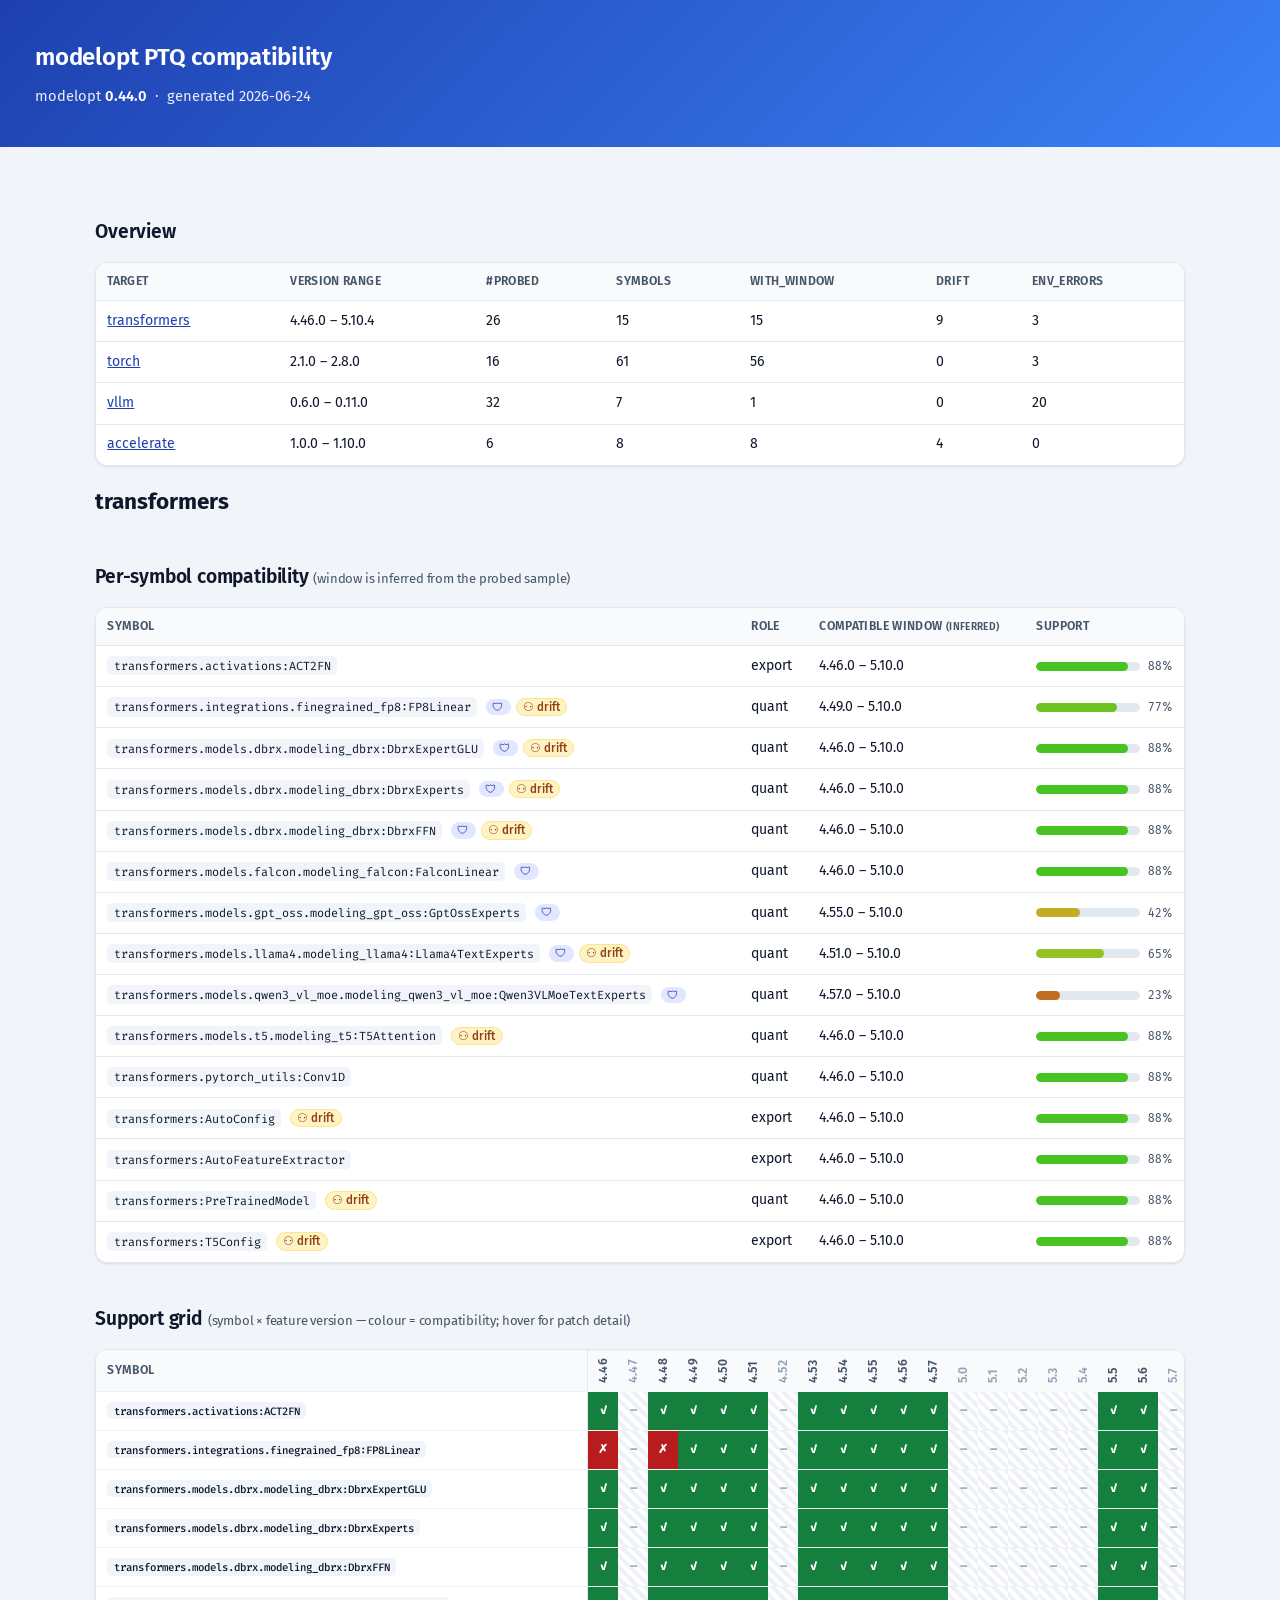
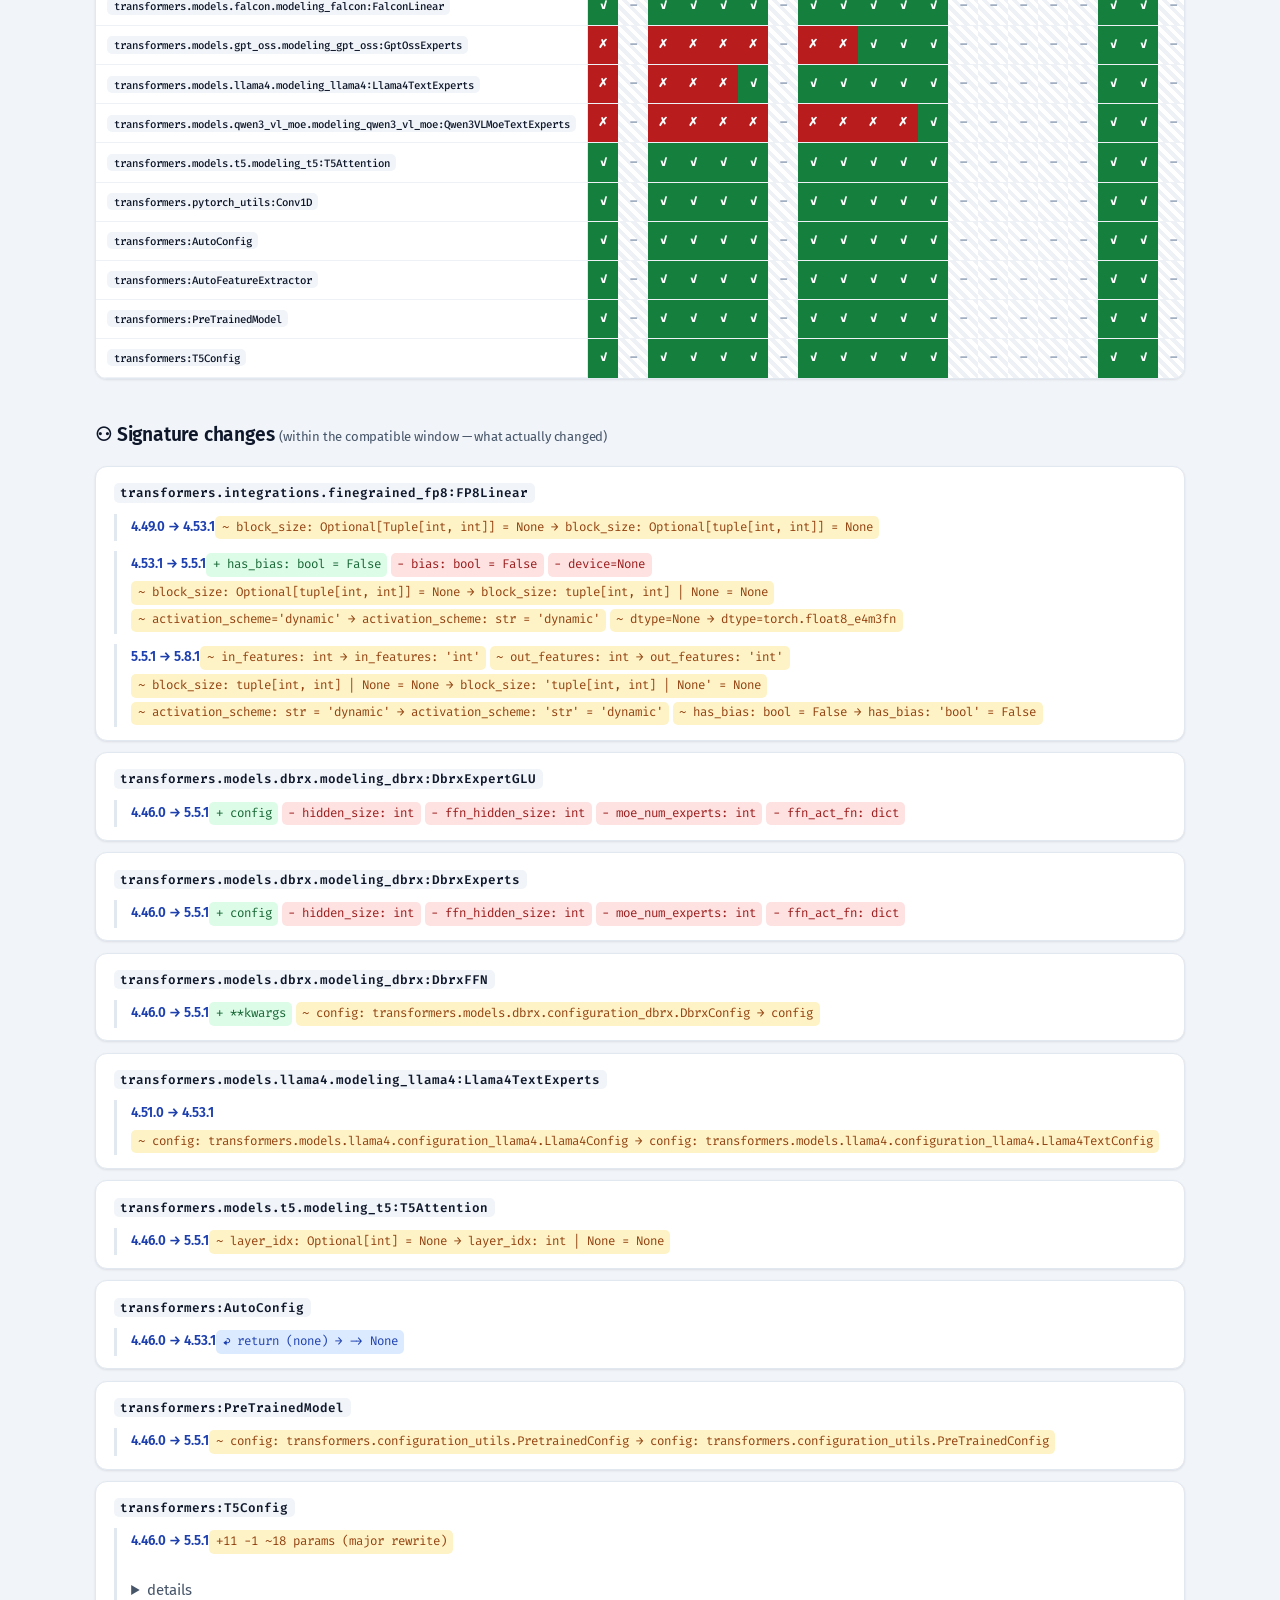
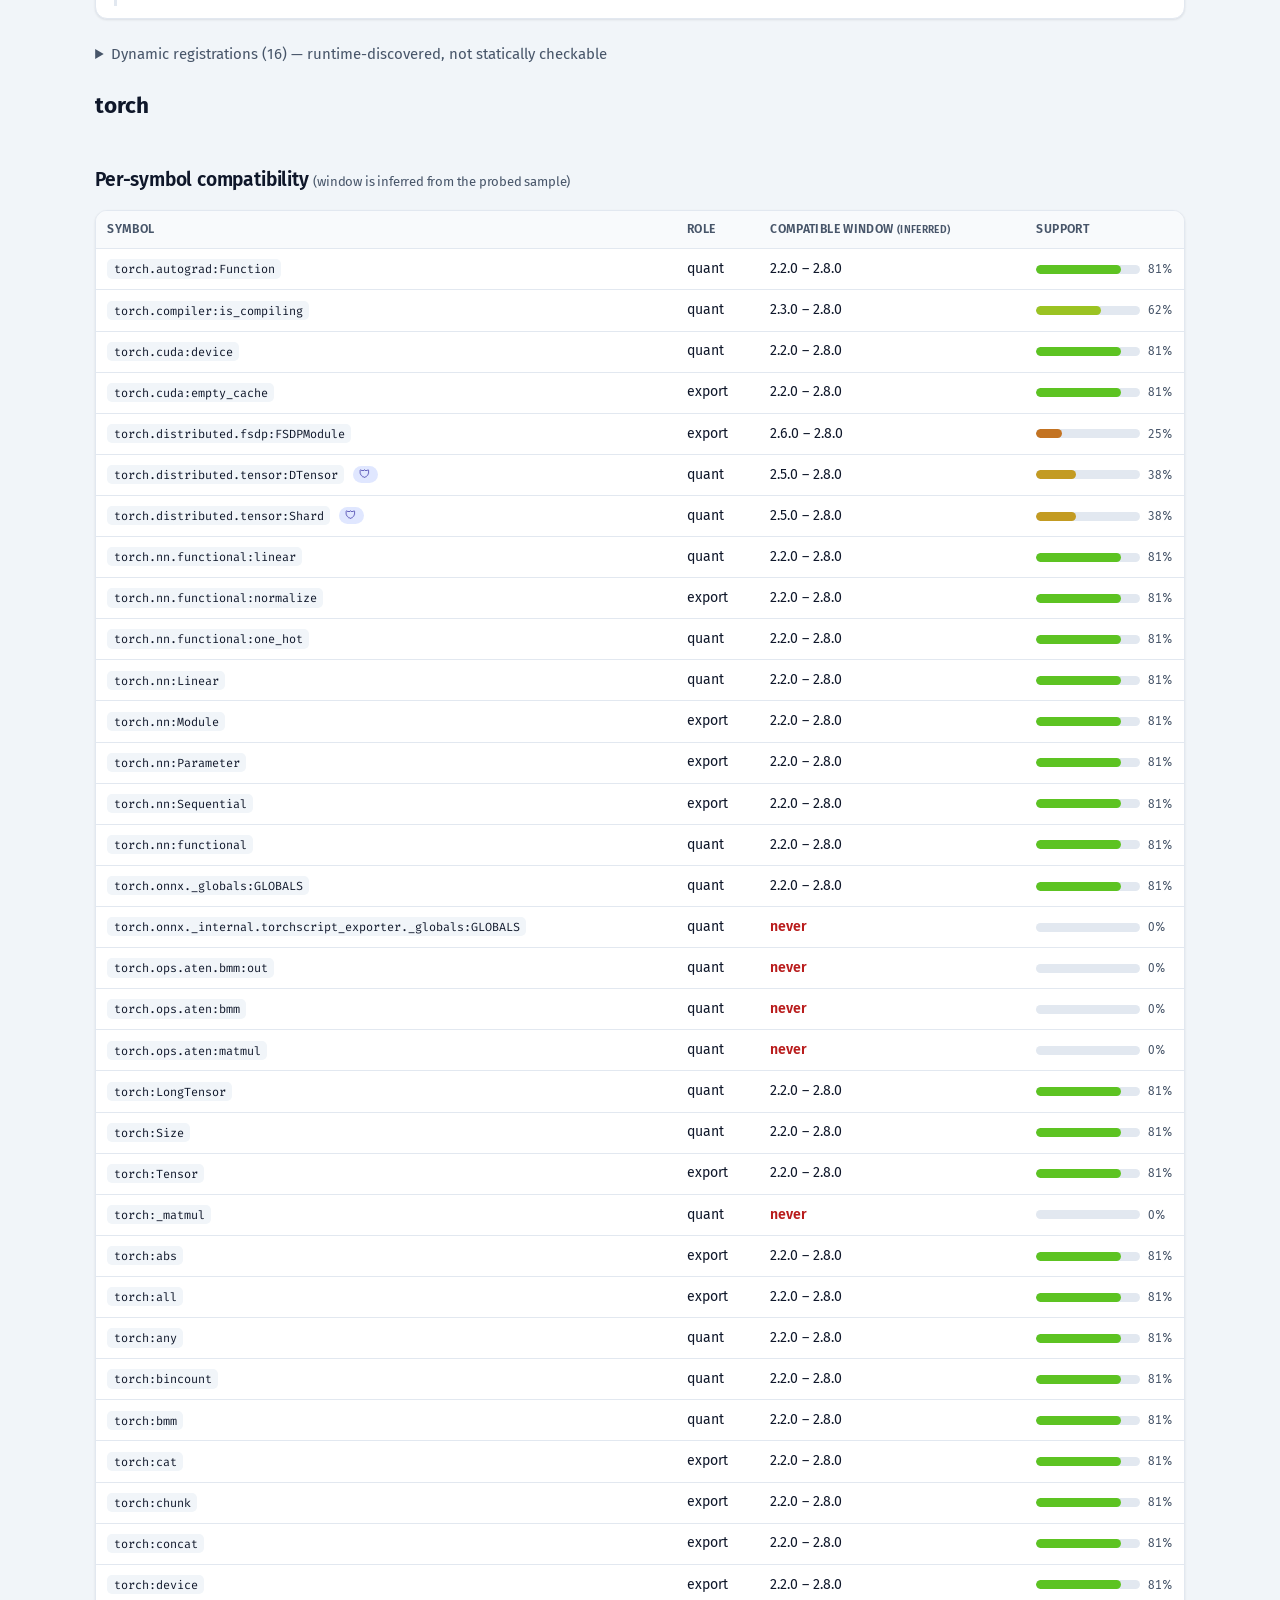
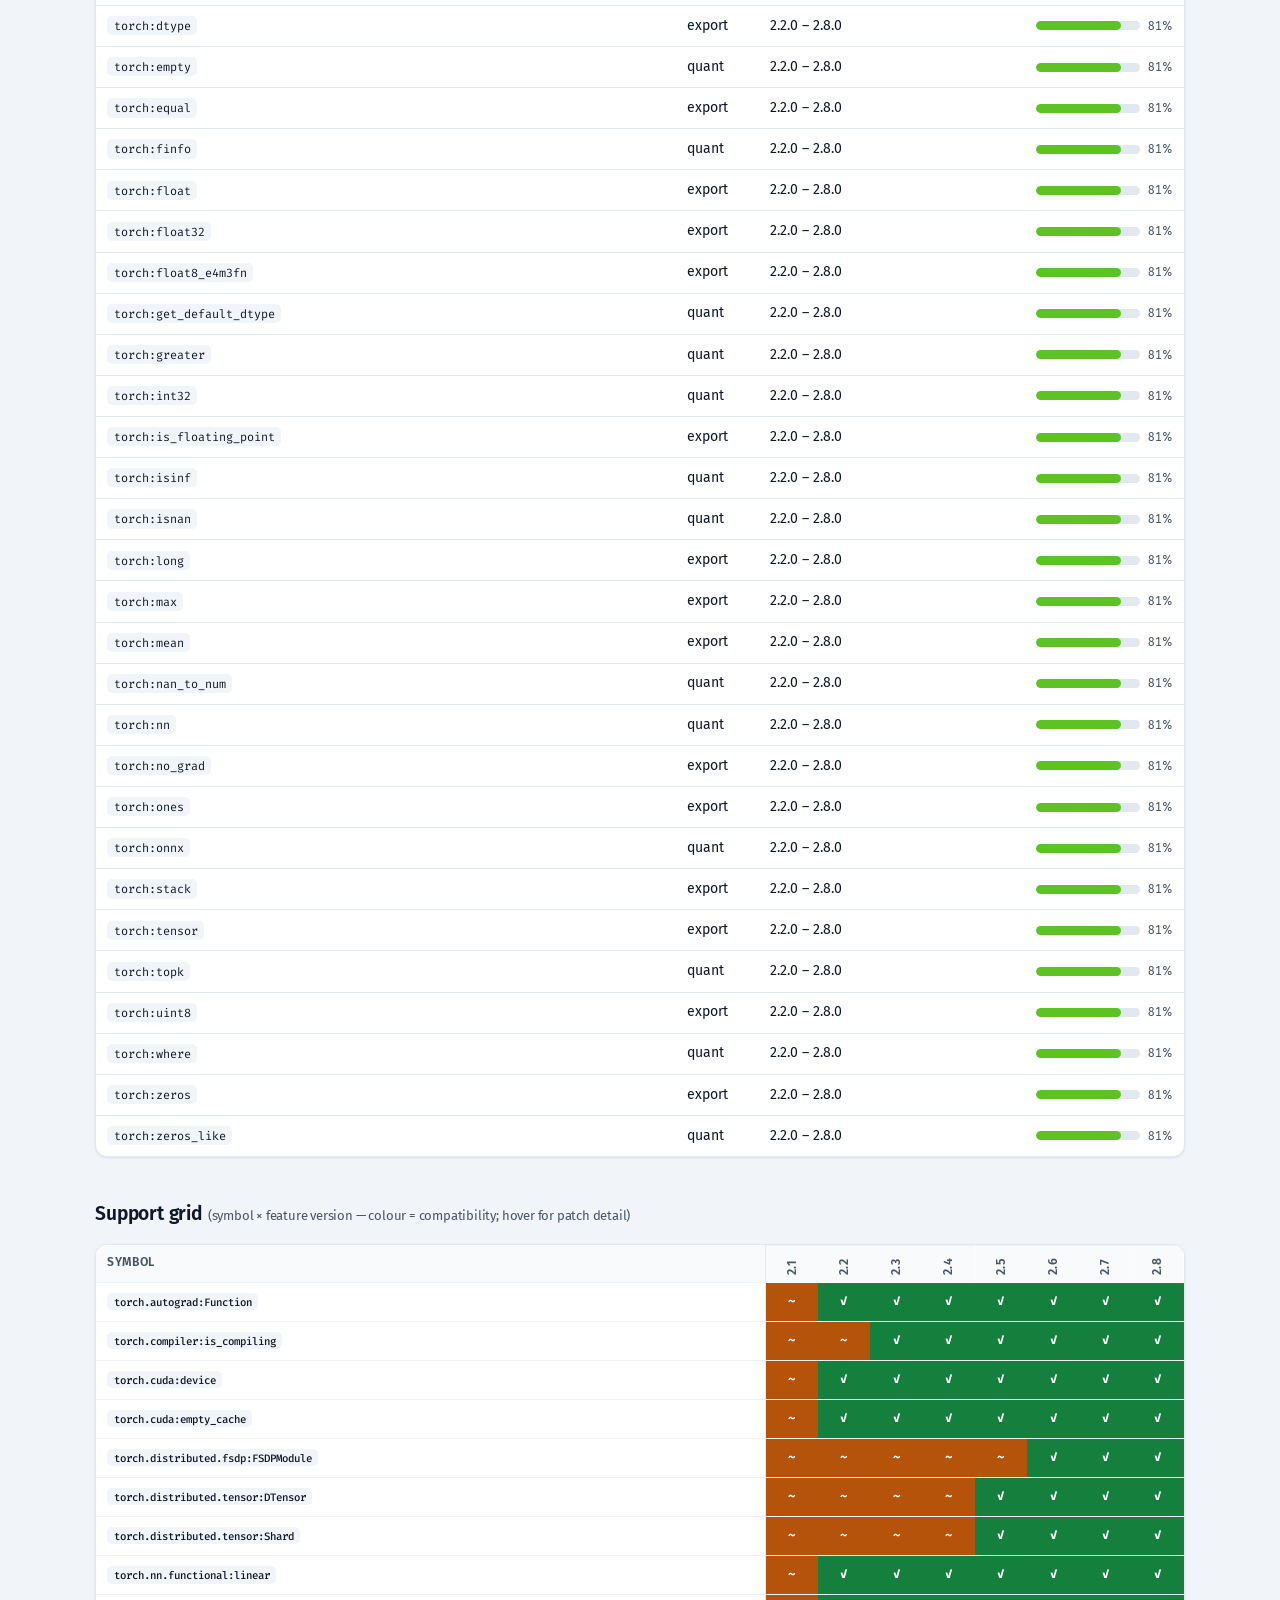
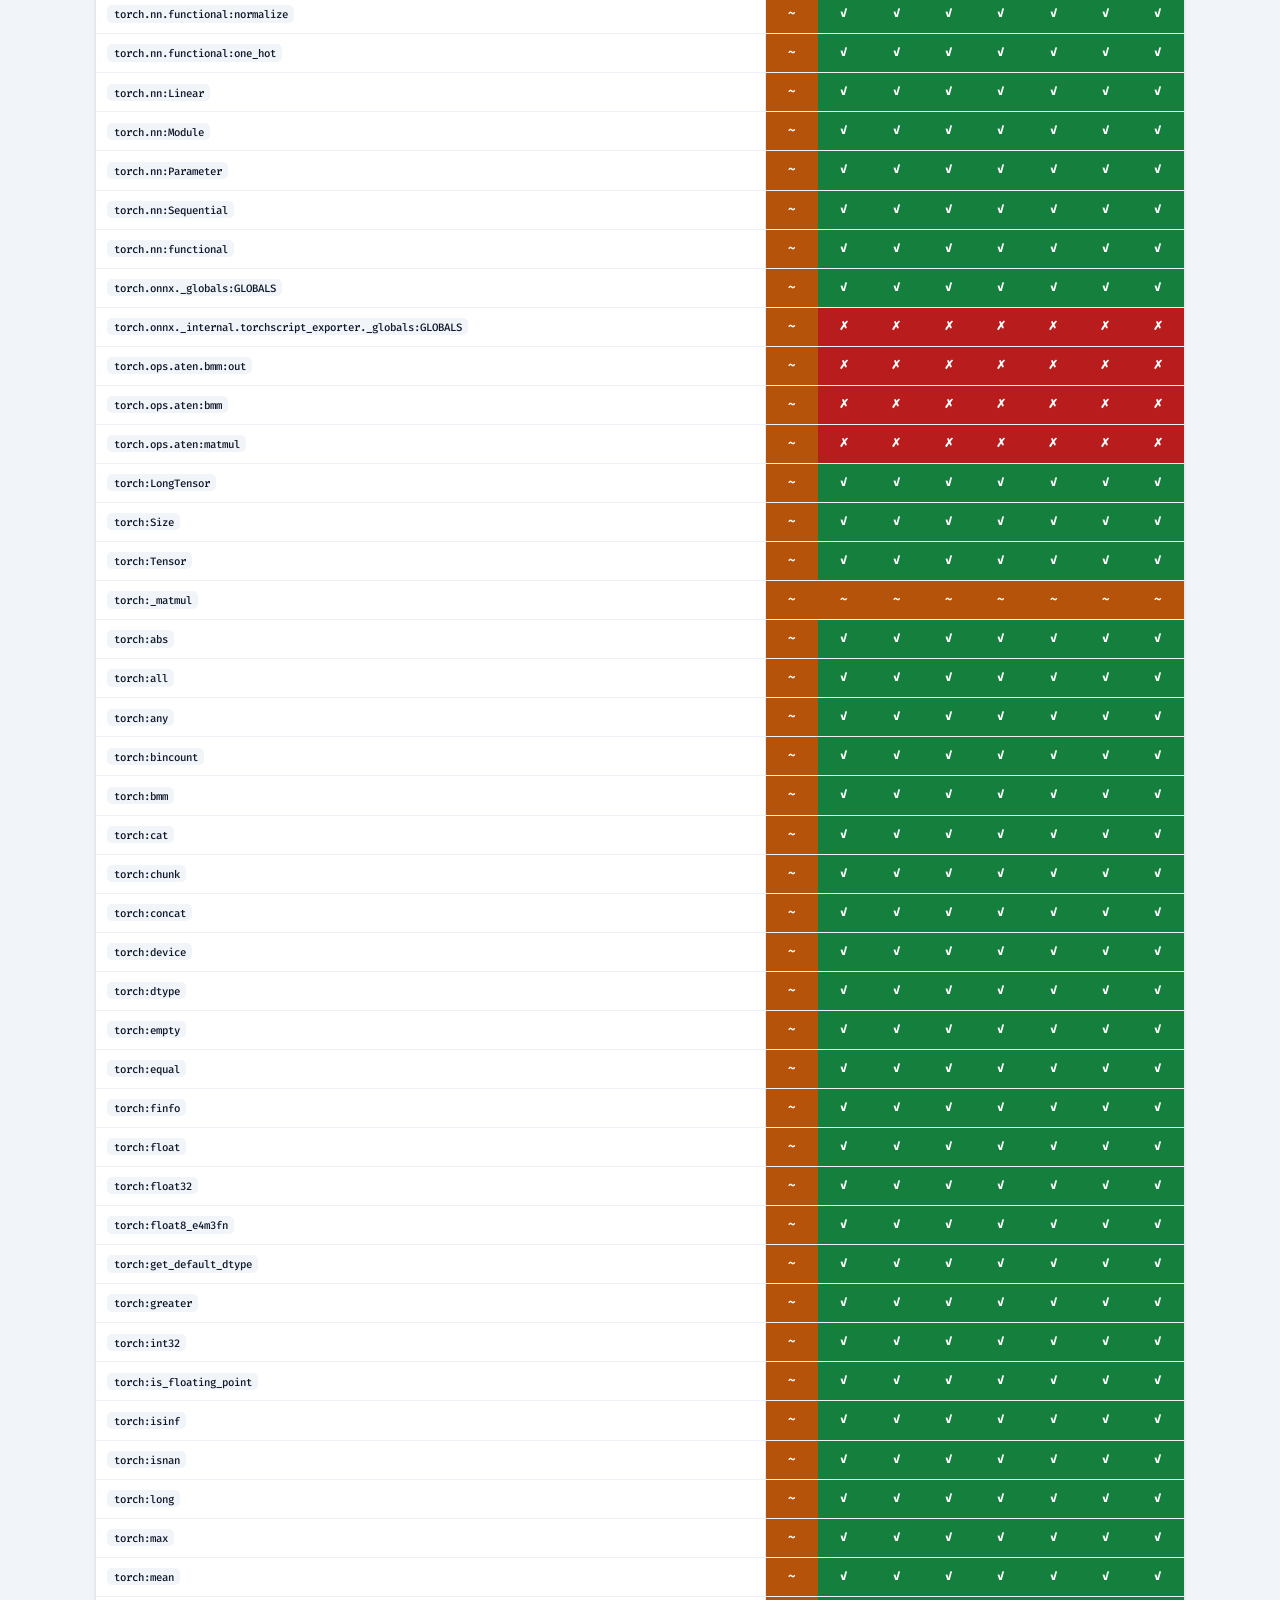
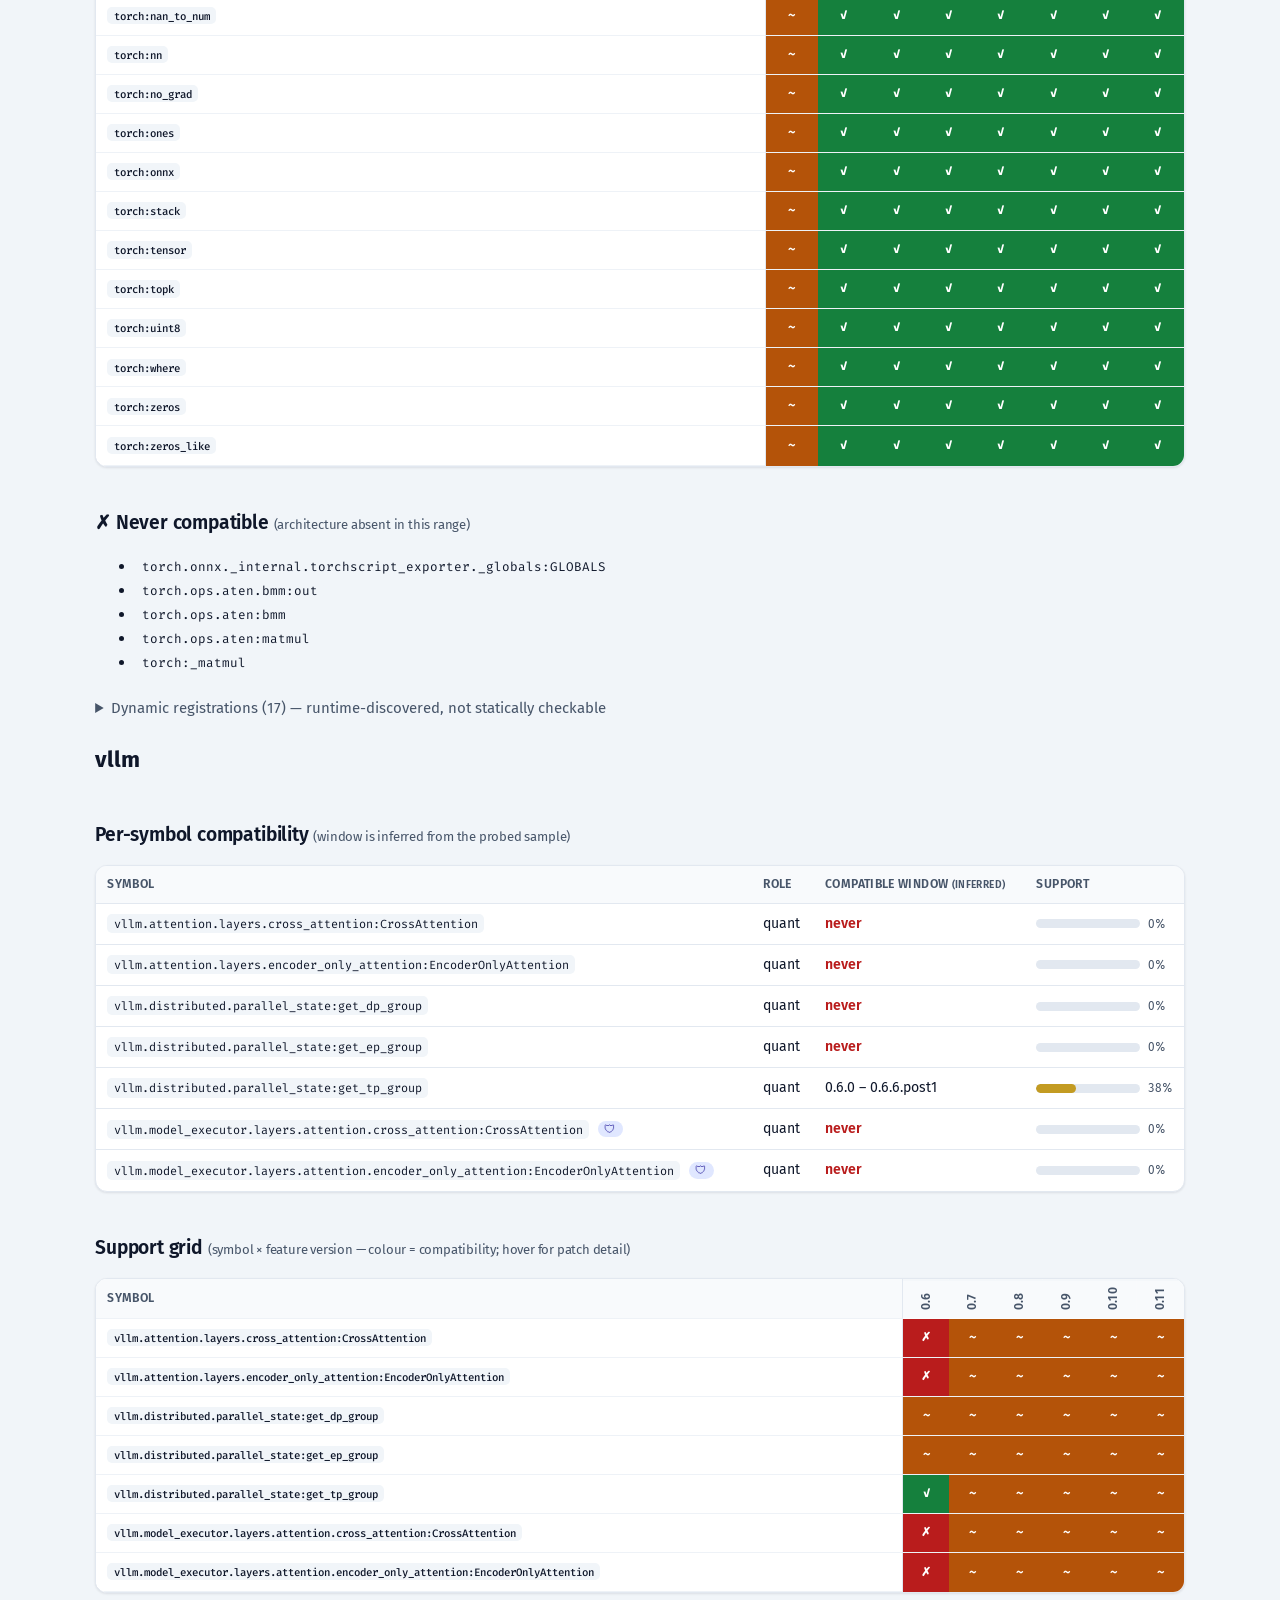
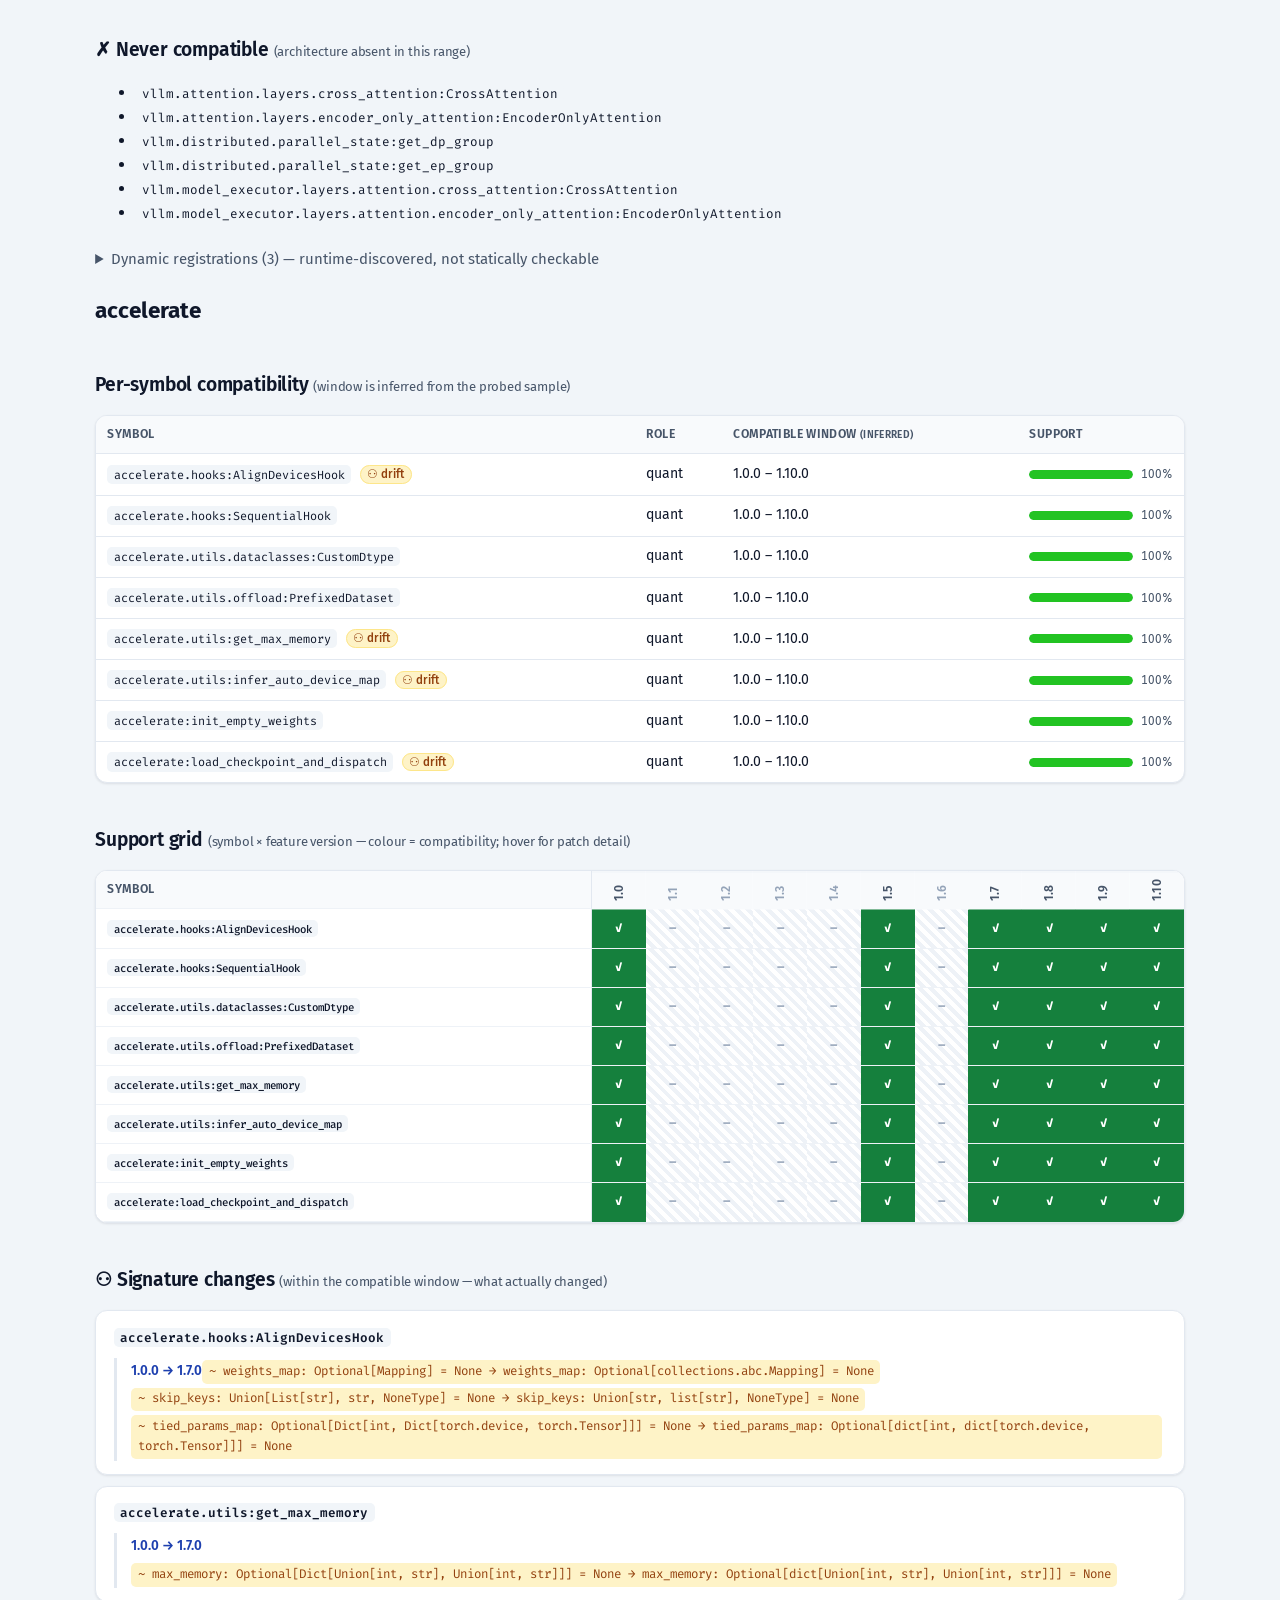
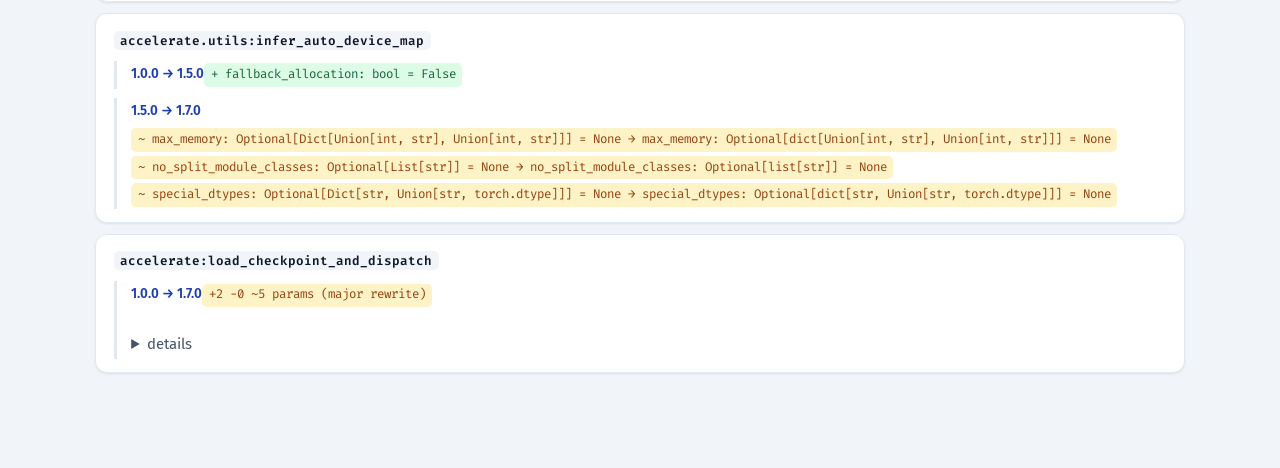
==== report/modelopt044/index.html @ 38bbbdf2 "report: modelopt 0.44 multi-target scan (transformers/torch/accelerate/vllm) + combined index Per-ta" ====
<!DOCTYPE html>
<html lang='en'><head><meta charset='utf-8'>
<meta name='viewport' content='width=device-width, initial-scale=1'>
<title>modelopt 0.44.0 compatibility</title>
<style>
/* Stylesheet for the modelopt ↔ transformers compatibility report.
   Inlined into compatibility.html at build time (the page stays self-contained).
   Design system: ui-ux-pro-max — blue-data + amber, Fira Sans / Fira Code,
   WCAG-minded contrast, focus states, reduced-motion, responsive. */
@import url('https://fonts.googleapis.com/css2?family=Fira+Code:wght@400;500;600;700&family=Fira+Sans:wght@300;400;500;600;700&display=swap');

:root {
  --bg:#f1f5f9; --surface:#fff; --line:#e2e8f0; --text:#0f172a; --muted:#475569;
  --primary:#1e40af; --primary2:#3b82f6; --accent:#f59e0b;
  --ok:#15803d; --warn:#b45309; --bad:#b91c1c; --env:#1d4ed8; --na:#cbd5e1;
  --ok-bg:#dcfce7; --warn-bg:#fef3c7; --bad-bg:#fee2e2; --env-bg:#dbeafe;
  --shadow:0 1px 3px rgba(15,23,42,.06),0 1px 2px rgba(15,23,42,.04); --radius:12px;
}
* { box-sizing:border-box; }
body { font-family:'Fira Sans',ui-sans-serif,-apple-system,Segoe UI,Roboto,sans-serif;
       margin:0; color:var(--text); background:var(--bg); line-height:1.6; font-size:15px;
       -webkit-font-smoothing:antialiased; }
code,.mono { font-family:'Fira Code',ui-monospace,SFMono-Regular,Menlo,monospace; }
a { color:var(--primary); }
:focus-visible { outline:2px solid var(--accent); outline-offset:2px; border-radius:4px; }

header { background:linear-gradient(135deg,var(--primary),var(--primary2)); color:#fff; padding:2.4rem 2.2rem; }
header h1 { margin:0 0 .5rem; font-size:1.5rem; font-weight:600; letter-spacing:-.01em; }
header .meta { color:rgba(255,255,255,.9); font-size:.92rem; } header .meta b { color:#fff; font-weight:600; }
main { max-width:1160px; margin:0 auto; padding:1.8rem 2.2rem 5rem; }

.note { background:var(--surface); border:1px solid var(--line); border-left:4px solid var(--primary);
        border-radius:var(--radius); padding:.8rem 1.1rem; margin:1.4rem 0; font-size:.92rem; box-shadow:var(--shadow); }
.cards { display:grid; grid-template-columns:repeat(auto-fit,minmax(140px,1fr)); gap:1rem; margin:1.4rem 0 2rem; }
.card { background:var(--surface); border:1px solid var(--line); border-radius:var(--radius); padding:1rem 1.1rem; box-shadow:var(--shadow); }
.card b { display:block; font-size:1.9rem; font-weight:700; line-height:1.1; color:var(--primary); font-variant-numeric:tabular-nums; }
.card span { font-size:.8rem; color:var(--muted); }

h2 { margin:2.6rem 0 .9rem; font-size:1.2rem; font-weight:600; letter-spacing:-.01em; }
h2 small { color:var(--muted); font-weight:400; font-size:.82rem; }

table { border-collapse:separate; border-spacing:0; background:var(--surface); font-size:.88rem; width:100%;
        border:1px solid var(--line); border-radius:var(--radius); overflow:hidden; box-shadow:var(--shadow); }
th,td { padding:.55rem .7rem; text-align:left; border-bottom:1px solid var(--line); }
tbody tr:last-child td { border-bottom:0; }
thead th, table tr:first-child th { background:#f8fafc; color:var(--muted); font-weight:600;
        font-size:.76rem; text-transform:uppercase; letter-spacing:.03em; }
tbody tr { transition:background .15s ease; } tbody tr:hover { background:#f8fafc; }
td.sym { white-space:nowrap; }
code { background:#f1f5f9; padding:.1rem .4rem; border-radius:5px; font-size:.84em; color:#0f172a; }

.tag { font-size:.72rem; padding:.08rem .4rem; border-radius:999px; margin-left:.3rem; white-space:nowrap; font-weight:500; }
.tag.drift { background:var(--warn-bg); color:#92400e; border:1px solid #fde68a; }
.tag.guard { background:#e0e7ff; color:#3730a3; }
.never { color:var(--bad); font-weight:600; }

.supcell { width:150px; white-space:nowrap; }
.bar { display:inline-block; width:104px; height:9px; background:#e2e8f0; border-radius:999px; overflow:hidden; vertical-align:middle; }
.bar span { display:block; height:100%; border-radius:999px; } .supcell small { margin-left:.45rem; color:var(--muted); font-variant-numeric:tabular-nums; }

.grid-wrap { overflow-x:auto; border:1px solid var(--line); border-radius:var(--radius); background:var(--surface); box-shadow:var(--shadow); }
.grid-wrap table { border:0; border-radius:0; box-shadow:none; font-size:.8rem; }
.grid-wrap th, .grid-wrap td { border-bottom:1px solid #eef2f7; }
th.vh { writing-mode:vertical-rl; transform:rotate(180deg); font-weight:500; padding:.5rem .2rem; white-space:nowrap; text-transform:none; letter-spacing:0; background:#f8fafc; }
th.vh.na { color:#94a3b8; }
th.rsym { position:sticky; left:0; background:var(--surface); white-space:nowrap; z-index:1; border-right:1px solid var(--line); font-weight:500; }
.grid-wrap tbody tr:hover th.rsym { background:#f8fafc; }
.grid-wrap td { min-width:30px; padding:0; height:26px; text-align:center; color:#fff; font-size:.78rem; font-weight:700; font-family:'Fira Code',monospace; }
td.ok{background:var(--ok)} td.warn{background:var(--warn)} td.bad{background:var(--bad)}
td.env{background:var(--env)} td.na{color:#94a3b8;background:repeating-linear-gradient(45deg,#fff,#fff 4px,#eef2f7 4px,#eef2f7 8px)}

ul.drift { list-style:none; padding:0; } ul.drift>li { background:var(--surface); border:1px solid var(--line); border-radius:var(--radius); padding:.8rem 1.1rem; margin-bottom:.7rem; box-shadow:var(--shadow); }
ul.drift>li>code:first-child { font-weight:600; }
.step { margin:.6rem 0 0; padding-left:.9rem; border-left:3px solid #e2e8f0; }
.step .v { display:inline-block; color:var(--primary); font-weight:600; font-size:.84rem; margin-bottom:.25rem; }
.cz { font-family:'Fira Code',monospace; font-size:.78rem; padding:.12rem .4rem; margin:.12rem .25rem .12rem 0; border-radius:5px; display:inline-block; }
.cz.add { color:#166534; background:var(--ok-bg); } .cz.del { color:#991b1b; background:var(--bad-bg); }
.cz.mod { color:#92400e; background:var(--warn-bg); } .cz.ret { color:#1e40af; background:var(--env-bg); }
.arr { color:var(--muted); }
.never-list code, .dyn code { color:var(--text); } .loc { color:var(--muted); font-size:.8em; }

details { margin-top:1.2rem; } summary { cursor:pointer; color:var(--muted); padding:.2rem 0; }
summary:hover { color:var(--primary); }
ul.dyn { columns:2; font-size:.85rem; }
details.probed { background:var(--surface); border:1px solid var(--line); border-radius:var(--radius); padding:.8rem 1.1rem; margin:1.4rem 0; box-shadow:var(--shadow); }
.chips { margin:.5rem 0; font-size:.8rem; line-height:2.1; }
.chip { background:var(--ok-bg); border:1px solid #bbf7d0; color:#166534; border-radius:999px; padding:.08rem .5rem; margin:.12rem; white-space:nowrap; font-family:'Fira Code',monospace; font-size:.74rem; }
.chip.na { background:#f1f5f9; border-color:#e2e8f0; color:#94a3b8; }
.legend { margin-top:2rem; font-size:.85rem; color:var(--muted); display:flex; gap:1.2rem; flex-wrap:wrap; align-items:center; }
.sw { display:inline-block; width:13px; height:13px; border-radius:4px; vertical-align:middle; margin-right:.3rem; }

@media (max-width:640px) { main { padding:1.2rem 1.1rem 3rem; } header { padding:1.6rem 1.2rem; } .cards { grid-template-columns:repeat(2,1fr); } }
@media (prefers-reduced-motion:reduce) { * { transition:none !important; } }

</style></head>
<body>
<header>
  <h1>modelopt PTQ compatibility</h1>
  <div class='meta'>modelopt <b>0.44.0</b> &nbsp;·&nbsp; generated 2026-06-24</div>
</header>
<main>
<h2>Overview</h2><table><thead><tr><th>target</th><th>version range</th><th>#probed</th><th>symbols</th><th>with_window</th><th>drift</th><th>env_errors</th></tr></thead><tbody><tr><td><a href='#transformers'>transformers</a></td><td>4.46.0 – 5.10.4</td><td>26</td><td>15</td><td>15</td><td>9</td><td>3</td></tr><tr><td><a href='#torch'>torch</a></td><td>2.1.0 – 2.8.0</td><td>16</td><td>61</td><td>56</td><td>0</td><td>3</td></tr><tr><td><a href='#vllm'>vllm</a></td><td>0.6.0 – 0.11.0</td><td>32</td><td>7</td><td>1</td><td>0</td><td>20</td></tr><tr><td><a href='#accelerate'>accelerate</a></td><td>1.0.0 – 1.10.0</td><td>6</td><td>8</td><td>8</td><td>4</td><td>0</td></tr></tbody></table>
<section id='transformers'><h1>transformers</h1><h2>Per-symbol compatibility <small>(window is inferred from the probed sample)</small></h2><table><thead><tr><th>symbol</th><th>role</th><th>compatible window <small>(inferred)</small></th><th>support</th></tr></thead><tbody><tr><td class='sym'><code>transformers.activations:ACT2FN</code> </td><td>export</td><td>4.46.0 – 5.10.0</td><td class='supcell'><div class='bar'><span style='width:88%;background:hsl(106 70% 45%)'></span></div><small>88%</small></td></tr><tr><td class='sym'><code>transformers.integrations.finegrained_fp8:FP8Linear</code> <span class='tag guard'>🛡</span><span class='tag drift' title='signature changed within window'>⚇ drift</span></td><td>quant</td><td>4.49.0 – 5.10.0</td><td class='supcell'><div class='bar'><span style='width:77%;background:hsl(92 70% 45%)'></span></div><small>77%</small></td></tr><tr><td class='sym'><code>transformers.models.dbrx.modeling_dbrx:DbrxExpertGLU</code> <span class='tag guard'>🛡</span><span class='tag drift' title='signature changed within window'>⚇ drift</span></td><td>quant</td><td>4.46.0 – 5.10.0</td><td class='supcell'><div class='bar'><span style='width:88%;background:hsl(106 70% 45%)'></span></div><small>88%</small></td></tr><tr><td class='sym'><code>transformers.models.dbrx.modeling_dbrx:DbrxExperts</code> <span class='tag guard'>🛡</span><span class='tag drift' title='signature changed within window'>⚇ drift</span></td><td>quant</td><td>4.46.0 – 5.10.0</td><td class='supcell'><div class='bar'><span style='width:88%;background:hsl(106 70% 45%)'></span></div><small>88%</small></td></tr><tr><td class='sym'><code>transformers.models.dbrx.modeling_dbrx:DbrxFFN</code> <span class='tag guard'>🛡</span><span class='tag drift' title='signature changed within window'>⚇ drift</span></td><td>quant</td><td>4.46.0 – 5.10.0</td><td class='supcell'><div class='bar'><span style='width:88%;background:hsl(106 70% 45%)'></span></div><small>88%</small></td></tr><tr><td class='sym'><code>transformers.models.falcon.modeling_falcon:FalconLinear</code> <span class='tag guard'>🛡</span></td><td>quant</td><td>4.46.0 – 5.10.0</td><td class='supcell'><div class='bar'><span style='width:88%;background:hsl(106 70% 45%)'></span></div><small>88%</small></td></tr><tr><td class='sym'><code>transformers.models.gpt_oss.modeling_gpt_oss:GptOssExperts</code> <span class='tag guard'>🛡</span></td><td>quant</td><td>4.55.0 – 5.10.0</td><td class='supcell'><div class='bar'><span style='width:42%;background:hsl(51 70% 45%)'></span></div><small>42%</small></td></tr><tr><td class='sym'><code>transformers.models.llama4.modeling_llama4:Llama4TextExperts</code> <span class='tag guard'>🛡</span><span class='tag drift' title='signature changed within window'>⚇ drift</span></td><td>quant</td><td>4.51.0 – 5.10.0</td><td class='supcell'><div class='bar'><span style='width:65%;background:hsl(78 70% 45%)'></span></div><small>65%</small></td></tr><tr><td class='sym'><code>transformers.models.qwen3_vl_moe.modeling_qwen3_vl_moe:Qwen3VLMoeTextExperts</code> <span class='tag guard'>🛡</span></td><td>quant</td><td>4.57.0 – 5.10.0</td><td class='supcell'><div class='bar'><span style='width:23%;background:hsl(28 70% 45%)'></span></div><small>23%</small></td></tr><tr><td class='sym'><code>transformers.models.t5.modeling_t5:T5Attention</code> <span class='tag drift' title='signature changed within window'>⚇ drift</span></td><td>quant</td><td>4.46.0 – 5.10.0</td><td class='supcell'><div class='bar'><span style='width:88%;background:hsl(106 70% 45%)'></span></div><small>88%</small></td></tr><tr><td class='sym'><code>transformers.pytorch_utils:Conv1D</code> </td><td>quant</td><td>4.46.0 – 5.10.0</td><td class='supcell'><div class='bar'><span style='width:88%;background:hsl(106 70% 45%)'></span></div><small>88%</small></td></tr><tr><td class='sym'><code>transformers:AutoConfig</code> <span class='tag drift' title='signature changed within window'>⚇ drift</span></td><td>export</td><td>4.46.0 – 5.10.0</td><td class='supcell'><div class='bar'><span style='width:88%;background:hsl(106 70% 45%)'></span></div><small>88%</small></td></tr><tr><td class='sym'><code>transformers:AutoFeatureExtractor</code> </td><td>export</td><td>4.46.0 – 5.10.0</td><td class='supcell'><div class='bar'><span style='width:88%;background:hsl(106 70% 45%)'></span></div><small>88%</small></td></tr><tr><td class='sym'><code>transformers:PreTrainedModel</code> <span class='tag drift' title='signature changed within window'>⚇ drift</span></td><td>quant</td><td>4.46.0 – 5.10.0</td><td class='supcell'><div class='bar'><span style='width:88%;background:hsl(106 70% 45%)'></span></div><small>88%</small></td></tr><tr><td class='sym'><code>transformers:T5Config</code> <span class='tag drift' title='signature changed within window'>⚇ drift</span></td><td>export</td><td>4.46.0 – 5.10.0</td><td class='supcell'><div class='bar'><span style='width:88%;background:hsl(106 70% 45%)'></span></div><small>88%</small></td></tr></tbody></table>
<h2>Support grid <small>(symbol × feature version — colour = compatibility; hover for patch detail)</small></h2><div class='grid-wrap'><table><tr><th class='rsym'>symbol</th><th class='vh'>4.46</th><th class='vh na'>4.47</th><th class='vh'>4.48</th><th class='vh'>4.49</th><th class='vh'>4.50</th><th class='vh'>4.51</th><th class='vh na'>4.52</th><th class='vh'>4.53</th><th class='vh'>4.54</th><th class='vh'>4.55</th><th class='vh'>4.56</th><th class='vh'>4.57</th><th class='vh na'>5.0</th><th class='vh na'>5.1</th><th class='vh na'>5.2</th><th class='vh na'>5.3</th><th class='vh na'>5.4</th><th class='vh'>5.5</th><th class='vh'>5.6</th><th class='vh na'>5.7</th><th class='vh'>5.8</th><th class='vh na'>5.9</th><th class='vh'>5.10</th></tr><tr><th class='rsym'><code>transformers.activations:ACT2FN</code></th><td class='ok' title='4.46: 4.46.0 yes'>✓</td><td class='na' title='4.47: N/A — not probed (2 release(s) in range)'>–</td><td class='ok' title='4.48: 4.48.2 yes, 4.48.3 yes'>✓</td><td class='ok' title='4.49: 4.49.0 yes'>✓</td><td class='ok' title='4.50: 4.50.2 yes, 4.50.3 yes'>✓</td><td class='ok' title='4.51: 4.51.0 yes, 4.51.2 yes'>✓</td><td class='na' title='4.52: N/A — not probed (5 release(s) in range)'>–</td><td class='ok' title='4.53: 4.53.1 yes, 4.53.2 yes'>✓</td><td class='ok' title='4.54: 4.54.0 yes, 4.54.1 yes'>✓</td><td class='ok' title='4.55: 4.55.0 yes, 4.55.1 yes, 4.55.4 yes'>✓</td><td class='ok' title='4.56: 4.56.1 yes, 4.56.2 yes'>✓</td><td class='ok' title='4.57: 4.57.0 yes, 4.57.5 yes'>✓</td><td class='na' title='5.0: N/A — not probed (1 release(s) in range)'>–</td><td class='na' title='5.1: N/A — not probed (1 release(s) in range)'>–</td><td class='na' title='5.2: N/A — not probed (1 release(s) in range)'>–</td><td class='na' title='5.3: N/A — not probed (1 release(s) in range)'>–</td><td class='na' title='5.4: N/A — not probed (1 release(s) in range)'>–</td><td class='ok' title='5.5: 5.5.1 yes'>✓</td><td class='ok' title='5.6: 5.6.1 yes'>✓</td><td class='na' title='5.7: N/A — not probed (1 release(s) in range)'>–</td><td class='ok' title='5.8: 5.8.1 yes'>✓</td><td class='na' title='5.9: N/A — not probed (1 release(s) in range)'>–</td><td class='warn' title='5.10: 5.10.0 yes, 5.10.1 probe, 5.10.2 probe, 5.10.4 probe'>~</td></tr><tr><th class='rsym'><code>transformers.integrations.finegrained_fp8:FP8Linear</code></th><td class='bad' title='4.46: 4.46.0 no·mod'>✗</td><td class='na' title='4.47: N/A — not probed (2 release(s) in range)'>–</td><td class='bad' title='4.48: 4.48.2 no·mod, 4.48.3 no·mod'>✗</td><td class='ok' title='4.49: 4.49.0 yes'>✓</td><td class='ok' title='4.50: 4.50.2 yes, 4.50.3 yes'>✓</td><td class='ok' title='4.51: 4.51.0 yes, 4.51.2 yes'>✓</td><td class='na' title='4.52: N/A — not probed (5 release(s) in range)'>–</td><td class='ok' title='4.53: 4.53.1 yes, 4.53.2 yes'>✓</td><td class='ok' title='4.54: 4.54.0 yes, 4.54.1 yes'>✓</td><td class='ok' title='4.55: 4.55.0 yes, 4.55.1 yes, 4.55.4 yes'>✓</td><td class='ok' title='4.56: 4.56.1 yes, 4.56.2 yes'>✓</td><td class='ok' title='4.57: 4.57.0 yes, 4.57.5 yes'>✓</td><td class='na' title='5.0: N/A — not probed (1 release(s) in range)'>–</td><td class='na' title='5.1: N/A — not probed (1 release(s) in range)'>–</td><td class='na' title='5.2: N/A — not probed (1 release(s) in range)'>–</td><td class='na' title='5.3: N/A — not probed (1 release(s) in range)'>–</td><td class='na' title='5.4: N/A — not probed (1 release(s) in range)'>–</td><td class='ok' title='5.5: 5.5.1 yes'>✓</td><td class='ok' title='5.6: 5.6.1 yes'>✓</td><td class='na' title='5.7: N/A — not probed (1 release(s) in range)'>–</td><td class='ok' title='5.8: 5.8.1 yes'>✓</td><td class='na' title='5.9: N/A — not probed (1 release(s) in range)'>–</td><td class='warn' title='5.10: 5.10.0 yes, 5.10.1 probe, 5.10.2 probe, 5.10.4 probe'>~</td></tr><tr><th class='rsym'><code>transformers.models.dbrx.modeling_dbrx:DbrxExpertGLU</code></th><td class='ok' title='4.46: 4.46.0 yes'>✓</td><td class='na' title='4.47: N/A — not probed (2 release(s) in range)'>–</td><td class='ok' title='4.48: 4.48.2 yes, 4.48.3 yes'>✓</td><td class='ok' title='4.49: 4.49.0 yes'>✓</td><td class='ok' title='4.50: 4.50.2 yes, 4.50.3 yes'>✓</td><td class='ok' title='4.51: 4.51.0 yes, 4.51.2 yes'>✓</td><td class='na' title='4.52: N/A — not probed (5 release(s) in range)'>–</td><td class='ok' title='4.53: 4.53.1 yes, 4.53.2 yes'>✓</td><td class='ok' title='4.54: 4.54.0 yes, 4.54.1 yes'>✓</td><td class='ok' title='4.55: 4.55.0 yes, 4.55.1 yes, 4.55.4 yes'>✓</td><td class='ok' title='4.56: 4.56.1 yes, 4.56.2 yes'>✓</td><td class='ok' title='4.57: 4.57.0 yes, 4.57.5 yes'>✓</td><td class='na' title='5.0: N/A — not probed (1 release(s) in range)'>–</td><td class='na' title='5.1: N/A — not probed (1 release(s) in range)'>–</td><td class='na' title='5.2: N/A — not probed (1 release(s) in range)'>–</td><td class='na' title='5.3: N/A — not probed (1 release(s) in range)'>–</td><td class='na' title='5.4: N/A — not probed (1 release(s) in range)'>–</td><td class='ok' title='5.5: 5.5.1 yes'>✓</td><td class='ok' title='5.6: 5.6.1 yes'>✓</td><td class='na' title='5.7: N/A — not probed (1 release(s) in range)'>–</td><td class='ok' title='5.8: 5.8.1 yes'>✓</td><td class='na' title='5.9: N/A — not probed (1 release(s) in range)'>–</td><td class='warn' title='5.10: 5.10.0 yes, 5.10.1 probe, 5.10.2 probe, 5.10.4 probe'>~</td></tr><tr><th class='rsym'><code>transformers.models.dbrx.modeling_dbrx:DbrxExperts</code></th><td class='ok' title='4.46: 4.46.0 yes'>✓</td><td class='na' title='4.47: N/A — not probed (2 release(s) in range)'>–</td><td class='ok' title='4.48: 4.48.2 yes, 4.48.3 yes'>✓</td><td class='ok' title='4.49: 4.49.0 yes'>✓</td><td class='ok' title='4.50: 4.50.2 yes, 4.50.3 yes'>✓</td><td class='ok' title='4.51: 4.51.0 yes, 4.51.2 yes'>✓</td><td class='na' title='4.52: N/A — not probed (5 release(s) in range)'>–</td><td class='ok' title='4.53: 4.53.1 yes, 4.53.2 yes'>✓</td><td class='ok' title='4.54: 4.54.0 yes, 4.54.1 yes'>✓</td><td class='ok' title='4.55: 4.55.0 yes, 4.55.1 yes, 4.55.4 yes'>✓</td><td class='ok' title='4.56: 4.56.1 yes, 4.56.2 yes'>✓</td><td class='ok' title='4.57: 4.57.0 yes, 4.57.5 yes'>✓</td><td class='na' title='5.0: N/A — not probed (1 release(s) in range)'>–</td><td class='na' title='5.1: N/A — not probed (1 release(s) in range)'>–</td><td class='na' title='5.2: N/A — not probed (1 release(s) in range)'>–</td><td class='na' title='5.3: N/A — not probed (1 release(s) in range)'>–</td><td class='na' title='5.4: N/A — not probed (1 release(s) in range)'>–</td><td class='ok' title='5.5: 5.5.1 yes'>✓</td><td class='ok' title='5.6: 5.6.1 yes'>✓</td><td class='na' title='5.7: N/A — not probed (1 release(s) in range)'>–</td><td class='ok' title='5.8: 5.8.1 yes'>✓</td><td class='na' title='5.9: N/A — not probed (1 release(s) in range)'>–</td><td class='warn' title='5.10: 5.10.0 yes, 5.10.1 probe, 5.10.2 probe, 5.10.4 probe'>~</td></tr><tr><th class='rsym'><code>transformers.models.dbrx.modeling_dbrx:DbrxFFN</code></th><td class='ok' title='4.46: 4.46.0 yes'>✓</td><td class='na' title='4.47: N/A — not probed (2 release(s) in range)'>–</td><td class='ok' title='4.48: 4.48.2 yes, 4.48.3 yes'>✓</td><td class='ok' title='4.49: 4.49.0 yes'>✓</td><td class='ok' title='4.50: 4.50.2 yes, 4.50.3 yes'>✓</td><td class='ok' title='4.51: 4.51.0 yes, 4.51.2 yes'>✓</td><td class='na' title='4.52: N/A — not probed (5 release(s) in range)'>–</td><td class='ok' title='4.53: 4.53.1 yes, 4.53.2 yes'>✓</td><td class='ok' title='4.54: 4.54.0 yes, 4.54.1 yes'>✓</td><td class='ok' title='4.55: 4.55.0 yes, 4.55.1 yes, 4.55.4 yes'>✓</td><td class='ok' title='4.56: 4.56.1 yes, 4.56.2 yes'>✓</td><td class='ok' title='4.57: 4.57.0 yes, 4.57.5 yes'>✓</td><td class='na' title='5.0: N/A — not probed (1 release(s) in range)'>–</td><td class='na' title='5.1: N/A — not probed (1 release(s) in range)'>–</td><td class='na' title='5.2: N/A — not probed (1 release(s) in range)'>–</td><td class='na' title='5.3: N/A — not probed (1 release(s) in range)'>–</td><td class='na' title='5.4: N/A — not probed (1 release(s) in range)'>–</td><td class='ok' title='5.5: 5.5.1 yes'>✓</td><td class='ok' title='5.6: 5.6.1 yes'>✓</td><td class='na' title='5.7: N/A — not probed (1 release(s) in range)'>–</td><td class='ok' title='5.8: 5.8.1 yes'>✓</td><td class='na' title='5.9: N/A — not probed (1 release(s) in range)'>–</td><td class='warn' title='5.10: 5.10.0 yes, 5.10.1 probe, 5.10.2 probe, 5.10.4 probe'>~</td></tr><tr><th class='rsym'><code>transformers.models.falcon.modeling_falcon:FalconLinear</code></th><td class='ok' title='4.46: 4.46.0 yes'>✓</td><td class='na' title='4.47: N/A — not probed (2 release(s) in range)'>–</td><td class='ok' title='4.48: 4.48.2 yes, 4.48.3 yes'>✓</td><td class='ok' title='4.49: 4.49.0 yes'>✓</td><td class='ok' title='4.50: 4.50.2 yes, 4.50.3 yes'>✓</td><td class='ok' title='4.51: 4.51.0 yes, 4.51.2 yes'>✓</td><td class='na' title='4.52: N/A — not probed (5 release(s) in range)'>–</td><td class='ok' title='4.53: 4.53.1 yes, 4.53.2 yes'>✓</td><td class='ok' title='4.54: 4.54.0 yes, 4.54.1 yes'>✓</td><td class='ok' title='4.55: 4.55.0 yes, 4.55.1 yes, 4.55.4 yes'>✓</td><td class='ok' title='4.56: 4.56.1 yes, 4.56.2 yes'>✓</td><td class='ok' title='4.57: 4.57.0 yes, 4.57.5 yes'>✓</td><td class='na' title='5.0: N/A — not probed (1 release(s) in range)'>–</td><td class='na' title='5.1: N/A — not probed (1 release(s) in range)'>–</td><td class='na' title='5.2: N/A — not probed (1 release(s) in range)'>–</td><td class='na' title='5.3: N/A — not probed (1 release(s) in range)'>–</td><td class='na' title='5.4: N/A — not probed (1 release(s) in range)'>–</td><td class='ok' title='5.5: 5.5.1 yes'>✓</td><td class='ok' title='5.6: 5.6.1 yes'>✓</td><td class='na' title='5.7: N/A — not probed (1 release(s) in range)'>–</td><td class='ok' title='5.8: 5.8.1 yes'>✓</td><td class='na' title='5.9: N/A — not probed (1 release(s) in range)'>–</td><td class='warn' title='5.10: 5.10.0 yes, 5.10.1 probe, 5.10.2 probe, 5.10.4 probe'>~</td></tr><tr><th class='rsym'><code>transformers.models.gpt_oss.modeling_gpt_oss:GptOssExperts</code></th><td class='bad' title='4.46: 4.46.0 no·mod'>✗</td><td class='na' title='4.47: N/A — not probed (2 release(s) in range)'>–</td><td class='bad' title='4.48: 4.48.2 no·mod, 4.48.3 no·mod'>✗</td><td class='bad' title='4.49: 4.49.0 no·mod'>✗</td><td class='bad' title='4.50: 4.50.2 no·mod, 4.50.3 no·mod'>✗</td><td class='bad' title='4.51: 4.51.0 no·mod, 4.51.2 no·mod'>✗</td><td class='na' title='4.52: N/A — not probed (5 release(s) in range)'>–</td><td class='bad' title='4.53: 4.53.1 no·mod, 4.53.2 no·mod'>✗</td><td class='bad' title='4.54: 4.54.0 no·mod, 4.54.1 no·mod'>✗</td><td class='ok' title='4.55: 4.55.0 yes, 4.55.1 yes, 4.55.4 yes'>✓</td><td class='ok' title='4.56: 4.56.1 yes, 4.56.2 yes'>✓</td><td class='ok' title='4.57: 4.57.0 yes, 4.57.5 yes'>✓</td><td class='na' title='5.0: N/A — not probed (1 release(s) in range)'>–</td><td class='na' title='5.1: N/A — not probed (1 release(s) in range)'>–</td><td class='na' title='5.2: N/A — not probed (1 release(s) in range)'>–</td><td class='na' title='5.3: N/A — not probed (1 release(s) in range)'>–</td><td class='na' title='5.4: N/A — not probed (1 release(s) in range)'>–</td><td class='ok' title='5.5: 5.5.1 yes'>✓</td><td class='ok' title='5.6: 5.6.1 yes'>✓</td><td class='na' title='5.7: N/A — not probed (1 release(s) in range)'>–</td><td class='ok' title='5.8: 5.8.1 yes'>✓</td><td class='na' title='5.9: N/A — not probed (1 release(s) in range)'>–</td><td class='warn' title='5.10: 5.10.0 yes, 5.10.1 probe, 5.10.2 probe, 5.10.4 probe'>~</td></tr><tr><th class='rsym'><code>transformers.models.llama4.modeling_llama4:Llama4TextExperts</code></th><td class='bad' title='4.46: 4.46.0 no·mod'>✗</td><td class='na' title='4.47: N/A — not probed (2 release(s) in range)'>–</td><td class='bad' title='4.48: 4.48.2 no·mod, 4.48.3 no·mod'>✗</td><td class='bad' title='4.49: 4.49.0 no·mod'>✗</td><td class='bad' title='4.50: 4.50.2 no·mod, 4.50.3 no·mod'>✗</td><td class='ok' title='4.51: 4.51.0 yes, 4.51.2 yes'>✓</td><td class='na' title='4.52: N/A — not probed (5 release(s) in range)'>–</td><td class='ok' title='4.53: 4.53.1 yes, 4.53.2 yes'>✓</td><td class='ok' title='4.54: 4.54.0 yes, 4.54.1 yes'>✓</td><td class='ok' title='4.55: 4.55.0 yes, 4.55.1 yes, 4.55.4 yes'>✓</td><td class='ok' title='4.56: 4.56.1 yes, 4.56.2 yes'>✓</td><td class='ok' title='4.57: 4.57.0 yes, 4.57.5 yes'>✓</td><td class='na' title='5.0: N/A — not probed (1 release(s) in range)'>–</td><td class='na' title='5.1: N/A — not probed (1 release(s) in range)'>–</td><td class='na' title='5.2: N/A — not probed (1 release(s) in range)'>–</td><td class='na' title='5.3: N/A — not probed (1 release(s) in range)'>–</td><td class='na' title='5.4: N/A — not probed (1 release(s) in range)'>–</td><td class='ok' title='5.5: 5.5.1 yes'>✓</td><td class='ok' title='5.6: 5.6.1 yes'>✓</td><td class='na' title='5.7: N/A — not probed (1 release(s) in range)'>–</td><td class='ok' title='5.8: 5.8.1 yes'>✓</td><td class='na' title='5.9: N/A — not probed (1 release(s) in range)'>–</td><td class='warn' title='5.10: 5.10.0 yes, 5.10.1 probe, 5.10.2 probe, 5.10.4 probe'>~</td></tr><tr><th class='rsym'><code>transformers.models.qwen3_vl_moe.modeling_qwen3_vl_moe:Qwen3VLMoeTextExperts</code></th><td class='bad' title='4.46: 4.46.0 no·mod'>✗</td><td class='na' title='4.47: N/A — not probed (2 release(s) in range)'>–</td><td class='bad' title='4.48: 4.48.2 no·mod, 4.48.3 no·mod'>✗</td><td class='bad' title='4.49: 4.49.0 no·mod'>✗</td><td class='bad' title='4.50: 4.50.2 no·mod, 4.50.3 no·mod'>✗</td><td class='bad' title='4.51: 4.51.0 no·mod, 4.51.2 no·mod'>✗</td><td class='na' title='4.52: N/A — not probed (5 release(s) in range)'>–</td><td class='bad' title='4.53: 4.53.1 no·mod, 4.53.2 no·mod'>✗</td><td class='bad' title='4.54: 4.54.0 no·mod, 4.54.1 no·mod'>✗</td><td class='bad' title='4.55: 4.55.0 no·mod, 4.55.1 no·mod, 4.55.4 no·mod'>✗</td><td class='bad' title='4.56: 4.56.1 no·mod, 4.56.2 no·mod'>✗</td><td class='ok' title='4.57: 4.57.0 yes, 4.57.5 yes'>✓</td><td class='na' title='5.0: N/A — not probed (1 release(s) in range)'>–</td><td class='na' title='5.1: N/A — not probed (1 release(s) in range)'>–</td><td class='na' title='5.2: N/A — not probed (1 release(s) in range)'>–</td><td class='na' title='5.3: N/A — not probed (1 release(s) in range)'>–</td><td class='na' title='5.4: N/A — not probed (1 release(s) in range)'>–</td><td class='ok' title='5.5: 5.5.1 yes'>✓</td><td class='ok' title='5.6: 5.6.1 yes'>✓</td><td class='na' title='5.7: N/A — not probed (1 release(s) in range)'>–</td><td class='ok' title='5.8: 5.8.1 yes'>✓</td><td class='na' title='5.9: N/A — not probed (1 release(s) in range)'>–</td><td class='warn' title='5.10: 5.10.0 yes, 5.10.1 probe, 5.10.2 probe, 5.10.4 probe'>~</td></tr><tr><th class='rsym'><code>transformers.models.t5.modeling_t5:T5Attention</code></th><td class='ok' title='4.46: 4.46.0 yes'>✓</td><td class='na' title='4.47: N/A — not probed (2 release(s) in range)'>–</td><td class='ok' title='4.48: 4.48.2 yes, 4.48.3 yes'>✓</td><td class='ok' title='4.49: 4.49.0 yes'>✓</td><td class='ok' title='4.50: 4.50.2 yes, 4.50.3 yes'>✓</td><td class='ok' title='4.51: 4.51.0 yes, 4.51.2 yes'>✓</td><td class='na' title='4.52: N/A — not probed (5 release(s) in range)'>–</td><td class='ok' title='4.53: 4.53.1 yes, 4.53.2 yes'>✓</td><td class='ok' title='4.54: 4.54.0 yes, 4.54.1 yes'>✓</td><td class='ok' title='4.55: 4.55.0 yes, 4.55.1 yes, 4.55.4 yes'>✓</td><td class='ok' title='4.56: 4.56.1 yes, 4.56.2 yes'>✓</td><td class='ok' title='4.57: 4.57.0 yes, 4.57.5 yes'>✓</td><td class='na' title='5.0: N/A — not probed (1 release(s) in range)'>–</td><td class='na' title='5.1: N/A — not probed (1 release(s) in range)'>–</td><td class='na' title='5.2: N/A — not probed (1 release(s) in range)'>–</td><td class='na' title='5.3: N/A — not probed (1 release(s) in range)'>–</td><td class='na' title='5.4: N/A — not probed (1 release(s) in range)'>–</td><td class='ok' title='5.5: 5.5.1 yes'>✓</td><td class='ok' title='5.6: 5.6.1 yes'>✓</td><td class='na' title='5.7: N/A — not probed (1 release(s) in range)'>–</td><td class='ok' title='5.8: 5.8.1 yes'>✓</td><td class='na' title='5.9: N/A — not probed (1 release(s) in range)'>–</td><td class='warn' title='5.10: 5.10.0 yes, 5.10.1 probe, 5.10.2 probe, 5.10.4 probe'>~</td></tr><tr><th class='rsym'><code>transformers.pytorch_utils:Conv1D</code></th><td class='ok' title='4.46: 4.46.0 yes'>✓</td><td class='na' title='4.47: N/A — not probed (2 release(s) in range)'>–</td><td class='ok' title='4.48: 4.48.2 yes, 4.48.3 yes'>✓</td><td class='ok' title='4.49: 4.49.0 yes'>✓</td><td class='ok' title='4.50: 4.50.2 yes, 4.50.3 yes'>✓</td><td class='ok' title='4.51: 4.51.0 yes, 4.51.2 yes'>✓</td><td class='na' title='4.52: N/A — not probed (5 release(s) in range)'>–</td><td class='ok' title='4.53: 4.53.1 yes, 4.53.2 yes'>✓</td><td class='ok' title='4.54: 4.54.0 yes, 4.54.1 yes'>✓</td><td class='ok' title='4.55: 4.55.0 yes, 4.55.1 yes, 4.55.4 yes'>✓</td><td class='ok' title='4.56: 4.56.1 yes, 4.56.2 yes'>✓</td><td class='ok' title='4.57: 4.57.0 yes, 4.57.5 yes'>✓</td><td class='na' title='5.0: N/A — not probed (1 release(s) in range)'>–</td><td class='na' title='5.1: N/A — not probed (1 release(s) in range)'>–</td><td class='na' title='5.2: N/A — not probed (1 release(s) in range)'>–</td><td class='na' title='5.3: N/A — not probed (1 release(s) in range)'>–</td><td class='na' title='5.4: N/A — not probed (1 release(s) in range)'>–</td><td class='ok' title='5.5: 5.5.1 yes'>✓</td><td class='ok' title='5.6: 5.6.1 yes'>✓</td><td class='na' title='5.7: N/A — not probed (1 release(s) in range)'>–</td><td class='ok' title='5.8: 5.8.1 yes'>✓</td><td class='na' title='5.9: N/A — not probed (1 release(s) in range)'>–</td><td class='warn' title='5.10: 5.10.0 yes, 5.10.1 probe, 5.10.2 probe, 5.10.4 probe'>~</td></tr><tr><th class='rsym'><code>transformers:AutoConfig</code></th><td class='ok' title='4.46: 4.46.0 yes'>✓</td><td class='na' title='4.47: N/A — not probed (2 release(s) in range)'>–</td><td class='ok' title='4.48: 4.48.2 yes, 4.48.3 yes'>✓</td><td class='ok' title='4.49: 4.49.0 yes'>✓</td><td class='ok' title='4.50: 4.50.2 yes, 4.50.3 yes'>✓</td><td class='ok' title='4.51: 4.51.0 yes, 4.51.2 yes'>✓</td><td class='na' title='4.52: N/A — not probed (5 release(s) in range)'>–</td><td class='ok' title='4.53: 4.53.1 yes, 4.53.2 yes'>✓</td><td class='ok' title='4.54: 4.54.0 yes, 4.54.1 yes'>✓</td><td class='ok' title='4.55: 4.55.0 yes, 4.55.1 yes, 4.55.4 yes'>✓</td><td class='ok' title='4.56: 4.56.1 yes, 4.56.2 yes'>✓</td><td class='ok' title='4.57: 4.57.0 yes, 4.57.5 yes'>✓</td><td class='na' title='5.0: N/A — not probed (1 release(s) in range)'>–</td><td class='na' title='5.1: N/A — not probed (1 release(s) in range)'>–</td><td class='na' title='5.2: N/A — not probed (1 release(s) in range)'>–</td><td class='na' title='5.3: N/A — not probed (1 release(s) in range)'>–</td><td class='na' title='5.4: N/A — not probed (1 release(s) in range)'>–</td><td class='ok' title='5.5: 5.5.1 yes'>✓</td><td class='ok' title='5.6: 5.6.1 yes'>✓</td><td class='na' title='5.7: N/A — not probed (1 release(s) in range)'>–</td><td class='ok' title='5.8: 5.8.1 yes'>✓</td><td class='na' title='5.9: N/A — not probed (1 release(s) in range)'>–</td><td class='warn' title='5.10: 5.10.0 yes, 5.10.1 probe, 5.10.2 probe, 5.10.4 probe'>~</td></tr><tr><th class='rsym'><code>transformers:AutoFeatureExtractor</code></th><td class='ok' title='4.46: 4.46.0 yes'>✓</td><td class='na' title='4.47: N/A — not probed (2 release(s) in range)'>–</td><td class='ok' title='4.48: 4.48.2 yes, 4.48.3 yes'>✓</td><td class='ok' title='4.49: 4.49.0 yes'>✓</td><td class='ok' title='4.50: 4.50.2 yes, 4.50.3 yes'>✓</td><td class='ok' title='4.51: 4.51.0 yes, 4.51.2 yes'>✓</td><td class='na' title='4.52: N/A — not probed (5 release(s) in range)'>–</td><td class='ok' title='4.53: 4.53.1 yes, 4.53.2 yes'>✓</td><td class='ok' title='4.54: 4.54.0 yes, 4.54.1 yes'>✓</td><td class='ok' title='4.55: 4.55.0 yes, 4.55.1 yes, 4.55.4 yes'>✓</td><td class='ok' title='4.56: 4.56.1 yes, 4.56.2 yes'>✓</td><td class='ok' title='4.57: 4.57.0 yes, 4.57.5 yes'>✓</td><td class='na' title='5.0: N/A — not probed (1 release(s) in range)'>–</td><td class='na' title='5.1: N/A — not probed (1 release(s) in range)'>–</td><td class='na' title='5.2: N/A — not probed (1 release(s) in range)'>–</td><td class='na' title='5.3: N/A — not probed (1 release(s) in range)'>–</td><td class='na' title='5.4: N/A — not probed (1 release(s) in range)'>–</td><td class='ok' title='5.5: 5.5.1 yes'>✓</td><td class='ok' title='5.6: 5.6.1 yes'>✓</td><td class='na' title='5.7: N/A — not probed (1 release(s) in range)'>–</td><td class='ok' title='5.8: 5.8.1 yes'>✓</td><td class='na' title='5.9: N/A — not probed (1 release(s) in range)'>–</td><td class='warn' title='5.10: 5.10.0 yes, 5.10.1 probe, 5.10.2 probe, 5.10.4 probe'>~</td></tr><tr><th class='rsym'><code>transformers:PreTrainedModel</code></th><td class='ok' title='4.46: 4.46.0 yes'>✓</td><td class='na' title='4.47: N/A — not probed (2 release(s) in range)'>–</td><td class='ok' title='4.48: 4.48.2 yes, 4.48.3 yes'>✓</td><td class='ok' title='4.49: 4.49.0 yes'>✓</td><td class='ok' title='4.50: 4.50.2 yes, 4.50.3 yes'>✓</td><td class='ok' title='4.51: 4.51.0 yes, 4.51.2 yes'>✓</td><td class='na' title='4.52: N/A — not probed (5 release(s) in range)'>–</td><td class='ok' title='4.53: 4.53.1 yes, 4.53.2 yes'>✓</td><td class='ok' title='4.54: 4.54.0 yes, 4.54.1 yes'>✓</td><td class='ok' title='4.55: 4.55.0 yes, 4.55.1 yes, 4.55.4 yes'>✓</td><td class='ok' title='4.56: 4.56.1 yes, 4.56.2 yes'>✓</td><td class='ok' title='4.57: 4.57.0 yes, 4.57.5 yes'>✓</td><td class='na' title='5.0: N/A — not probed (1 release(s) in range)'>–</td><td class='na' title='5.1: N/A — not probed (1 release(s) in range)'>–</td><td class='na' title='5.2: N/A — not probed (1 release(s) in range)'>–</td><td class='na' title='5.3: N/A — not probed (1 release(s) in range)'>–</td><td class='na' title='5.4: N/A — not probed (1 release(s) in range)'>–</td><td class='ok' title='5.5: 5.5.1 yes'>✓</td><td class='ok' title='5.6: 5.6.1 yes'>✓</td><td class='na' title='5.7: N/A — not probed (1 release(s) in range)'>–</td><td class='ok' title='5.8: 5.8.1 yes'>✓</td><td class='na' title='5.9: N/A — not probed (1 release(s) in range)'>–</td><td class='warn' title='5.10: 5.10.0 yes, 5.10.1 probe, 5.10.2 probe, 5.10.4 probe'>~</td></tr><tr><th class='rsym'><code>transformers:T5Config</code></th><td class='ok' title='4.46: 4.46.0 yes'>✓</td><td class='na' title='4.47: N/A — not probed (2 release(s) in range)'>–</td><td class='ok' title='4.48: 4.48.2 yes, 4.48.3 yes'>✓</td><td class='ok' title='4.49: 4.49.0 yes'>✓</td><td class='ok' title='4.50: 4.50.2 yes, 4.50.3 yes'>✓</td><td class='ok' title='4.51: 4.51.0 yes, 4.51.2 yes'>✓</td><td class='na' title='4.52: N/A — not probed (5 release(s) in range)'>–</td><td class='ok' title='4.53: 4.53.1 yes, 4.53.2 yes'>✓</td><td class='ok' title='4.54: 4.54.0 yes, 4.54.1 yes'>✓</td><td class='ok' title='4.55: 4.55.0 yes, 4.55.1 yes, 4.55.4 yes'>✓</td><td class='ok' title='4.56: 4.56.1 yes, 4.56.2 yes'>✓</td><td class='ok' title='4.57: 4.57.0 yes, 4.57.5 yes'>✓</td><td class='na' title='5.0: N/A — not probed (1 release(s) in range)'>–</td><td class='na' title='5.1: N/A — not probed (1 release(s) in range)'>–</td><td class='na' title='5.2: N/A — not probed (1 release(s) in range)'>–</td><td class='na' title='5.3: N/A — not probed (1 release(s) in range)'>–</td><td class='na' title='5.4: N/A — not probed (1 release(s) in range)'>–</td><td class='ok' title='5.5: 5.5.1 yes'>✓</td><td class='ok' title='5.6: 5.6.1 yes'>✓</td><td class='na' title='5.7: N/A — not probed (1 release(s) in range)'>–</td><td class='ok' title='5.8: 5.8.1 yes'>✓</td><td class='na' title='5.9: N/A — not probed (1 release(s) in range)'>–</td><td class='warn' title='5.10: 5.10.0 yes, 5.10.1 probe, 5.10.2 probe, 5.10.4 probe'>~</td></tr></table></div>
<h2>⚇ Signature changes <small>(within the compatible window — what actually changed)</small></h2><ul class='drift'><li><code>transformers.integrations.finegrained_fp8:FP8Linear</code><div class='step'><span class='v'>4.49.0 → 4.53.1</span><div class='cz mod'>~ block_size: Optional[Tuple[int, int]] = None  →  block_size: Optional[tuple[int, int]] = None</div></div><div class='step'><span class='v'>4.53.1 → 5.5.1</span><div class='cz add'>+ has_bias: bool = False</div><div class='cz del'>− bias: bool = False</div><div class='cz del'>− device=None</div><div class='cz mod'>~ block_size: Optional[tuple[int, int]] = None  →  block_size: tuple[int, int] | None = None</div><div class='cz mod'>~ activation_scheme=&#x27;dynamic&#x27;  →  activation_scheme: str = &#x27;dynamic&#x27;</div><div class='cz mod'>~ dtype=None  →  dtype=torch.float8_e4m3fn</div></div><div class='step'><span class='v'>5.5.1 → 5.8.1</span><div class='cz mod'>~ in_features: int  →  in_features: &#x27;int&#x27;</div><div class='cz mod'>~ out_features: int  →  out_features: &#x27;int&#x27;</div><div class='cz mod'>~ block_size: tuple[int, int] | None = None  →  block_size: &#x27;tuple[int, int] | None&#x27; = None</div><div class='cz mod'>~ activation_scheme: str = &#x27;dynamic&#x27;  →  activation_scheme: &#x27;str&#x27; = &#x27;dynamic&#x27;</div><div class='cz mod'>~ has_bias: bool = False  →  has_bias: &#x27;bool&#x27; = False</div></div></li><li><code>transformers.models.dbrx.modeling_dbrx:DbrxExpertGLU</code><div class='step'><span class='v'>4.46.0 → 5.5.1</span><div class='cz add'>+ config</div><div class='cz del'>− hidden_size: int</div><div class='cz del'>− ffn_hidden_size: int</div><div class='cz del'>− moe_num_experts: int</div><div class='cz del'>− ffn_act_fn: dict</div></div></li><li><code>transformers.models.dbrx.modeling_dbrx:DbrxExperts</code><div class='step'><span class='v'>4.46.0 → 5.5.1</span><div class='cz add'>+ config</div><div class='cz del'>− hidden_size: int</div><div class='cz del'>− ffn_hidden_size: int</div><div class='cz del'>− moe_num_experts: int</div><div class='cz del'>− ffn_act_fn: dict</div></div></li><li><code>transformers.models.dbrx.modeling_dbrx:DbrxFFN</code><div class='step'><span class='v'>4.46.0 → 5.5.1</span><div class='cz add'>+ **kwargs</div><div class='cz mod'>~ config: transformers.models.dbrx.configuration_dbrx.DbrxConfig  →  config</div></div></li><li><code>transformers.models.llama4.modeling_llama4:Llama4TextExperts</code><div class='step'><span class='v'>4.51.0 → 4.53.1</span><div class='cz mod'>~ config: transformers.models.llama4.configuration_llama4.Llama4Config  →  config: transformers.models.llama4.configuration_llama4.Llama4TextConfig</div></div></li><li><code>transformers.models.t5.modeling_t5:T5Attention</code><div class='step'><span class='v'>4.46.0 → 5.5.1</span><div class='cz mod'>~ layer_idx: Optional[int] = None  →  layer_idx: int | None = None</div></div></li><li><code>transformers:AutoConfig</code><div class='step'><span class='v'>4.46.0 → 4.53.1</span><div class='cz ret'>↩ return (none) → -&gt; None</div></div></li><li><code>transformers:PreTrainedModel</code><div class='step'><span class='v'>4.46.0 → 5.5.1</span><div class='cz mod'>~ config: transformers.configuration_utils.PretrainedConfig  →  config: transformers.configuration_utils.PreTrainedConfig</div></div></li><li><code>transformers:T5Config</code><div class='step'><span class='v'>4.46.0 → 5.5.1</span><span class='cz mod'>+11 −1 ~18 params (major rewrite)</span><details><summary>details</summary><div class='cz add'>+ transformers_version: str | None = None</div><div class='cz add'>+ architectures: list[str] | None = None</div><div class='cz add'>+ output_hidden_states: bool | None = False</div><div class='cz add'>+ return_dict: bool | None = True</div><div class='cz add'>+ dtype: Union[str, ForwardRef(&#x27;torch.dtype&#x27;), NoneType] = None</div><div class='cz add'>+ chunk_size_feed_forward: int = 0</div><div class='cz add'>+ id2label: dict[int, str] | dict[str, str] | None = None</div><div class='cz add'>+ label2id: dict[str, int] | dict[str, str] | None = None</div><div class='cz add'>+ problem_type: Optional[Literal[&#x27;regression&#x27;, &#x27;single_label_classification&#x27;, &#x27;multi_label_classification&#x27;]] = None</div><div class='cz add'>+ *</div><div class='cz add'>+ is_decoder: bool = False</div><div class='cz del'>− **kwargs</div><div class='cz mod'>~ is_encoder_decoder=True  →  is_encoder_decoder: bool = True</div><div class='cz mod'>~ vocab_size=32128  →  vocab_size: int = 32128</div><div class='cz mod'>~ d_model=512  →  d_model: int = 512</div><div class='cz mod'>~ d_kv=64  →  d_kv: int = 64</div><div class='cz mod'>~ d_ff=2048  →  d_ff: int = 2048</div><div class='cz mod'>~ num_layers=6  →  num_layers: int = 6</div><div class='cz mod'>~ num_decoder_layers=None  →  num_decoder_layers: int | None = None</div><div class='cz mod'>~ num_heads=8  →  num_heads: int = 8</div><div class='cz mod'>~ relative_attention_num_buckets=32  →  relative_attention_num_buckets: int = 32</div><div class='cz mod'>~ relative_attention_max_distance=128  →  relative_attention_max_distance: int = 128</div><div class='cz mod'>~ dropout_rate=0.1  →  dropout_rate: float | int = 0.1</div><div class='cz mod'>~ layer_norm_epsilon=1e-06  →  layer_norm_epsilon: float = 1e-06</div><div class='cz mod'>~ initializer_factor=1.0  →  initializer_factor: float = 1.0</div><div class='cz mod'>~ feed_forward_proj=&#x27;relu&#x27;  →  feed_forward_proj: str = &#x27;relu&#x27;</div><div class='cz mod'>~ use_cache=True  →  use_cache: bool = True</div><div class='cz mod'>~ pad_token_id=0  →  pad_token_id: int | None = 0</div><div class='cz mod'>~ eos_token_id=1  →  eos_token_id: int | list[int] | None = 1</div><div class='cz mod'>~ classifier_dropout=0.0  →  classifier_dropout: float | int = 0.0</div><div class='cz ret'>↩ return (none) → -&gt; None</div></details></div></li></ul>
<details><summary>Dynamic registrations (16) — runtime-discovered, not statically checkable</summary><ul class='dyn'><li><code>HFColumnParallelLinear</code> <span class='loc'>modelopt/torch/quantization/plugins/huggingface.py:414</span></li><li><code>HFRowParallelLinear</code> <span class='loc'>modelopt/torch/quantization/plugins/huggingface.py:419</span></li><li><code>Llama4TextExperts</code> <span class='loc'>modelopt/torch/quantization/plugins/huggingface.py:1176</span></li><li><code>DbrxExperts</code> <span class='loc'>modelopt/torch/quantization/plugins/huggingface.py:1186</span></li><li><code>DbrxExpertGLU</code> <span class='loc'>modelopt/torch/quantization/plugins/huggingface.py:1189</span></li><li><code>DbrxFFN</code> <span class='loc'>modelopt/torch/quantization/plugins/huggingface.py:1192</span></li><li><code>FalconLinear</code> <span class='loc'>modelopt/torch/quantization/plugins/huggingface.py:1200</span></li><li><code>CompressedLinear</code> <span class='loc'>modelopt/torch/quantization/plugins/huggingface.py:1208</span></li><li><code>Qwen3VLMoeTextExperts</code> <span class='loc'>modelopt/torch/quantization/plugins/huggingface.py:1218</span></li><li><code>FP8Linear</code> <span class='loc'>modelopt/torch/quantization/plugins/huggingface.py:1228</span></li><li><code>GptOssExperts</code> <span class='loc'>modelopt/torch/quantization/plugins/huggingface.py:1323</span></li><li><code>moe_type</code> <span class='loc'>modelopt/torch/quantization/plugins/huggingface.py:1337</span></li><li><code>linear_type</code> <span class='loc'>modelopt/torch/quantization/plugins/huggingface.py:1350</span></li><li><code>mod_type</code> <span class='loc'>modelopt/torch/quantization/plugins/huggingface.py:1413</span></li><li><code>mod_type</code> <span class='loc'>modelopt/torch/quantization/plugins/huggingface.py:1465</span></li><li><code>moe_linear_type</code> <span class='loc'>modelopt/torch/quantization/plugins/huggingface.py:1673</span></li></ul></details></section>
<section id='torch'><h1>torch</h1><h2>Per-symbol compatibility <small>(window is inferred from the probed sample)</small></h2><table><thead><tr><th>symbol</th><th>role</th><th>compatible window <small>(inferred)</small></th><th>support</th></tr></thead><tbody><tr><td class='sym'><code>torch.autograd:Function</code> </td><td>quant</td><td>2.2.0 – 2.8.0</td><td class='supcell'><div class='bar'><span style='width:81%;background:hsl(98 70% 45%)'></span></div><small>81%</small></td></tr><tr><td class='sym'><code>torch.compiler:is_compiling</code> </td><td>quant</td><td>2.3.0 – 2.8.0</td><td class='supcell'><div class='bar'><span style='width:62%;background:hsl(75 70% 45%)'></span></div><small>62%</small></td></tr><tr><td class='sym'><code>torch.cuda:device</code> </td><td>quant</td><td>2.2.0 – 2.8.0</td><td class='supcell'><div class='bar'><span style='width:81%;background:hsl(98 70% 45%)'></span></div><small>81%</small></td></tr><tr><td class='sym'><code>torch.cuda:empty_cache</code> </td><td>export</td><td>2.2.0 – 2.8.0</td><td class='supcell'><div class='bar'><span style='width:81%;background:hsl(98 70% 45%)'></span></div><small>81%</small></td></tr><tr><td class='sym'><code>torch.distributed.fsdp:FSDPModule</code> </td><td>export</td><td>2.6.0 – 2.8.0</td><td class='supcell'><div class='bar'><span style='width:25%;background:hsl(30 70% 45%)'></span></div><small>25%</small></td></tr><tr><td class='sym'><code>torch.distributed.tensor:DTensor</code> <span class='tag guard'>🛡</span></td><td>quant</td><td>2.5.0 – 2.8.0</td><td class='supcell'><div class='bar'><span style='width:38%;background:hsl(45 70% 45%)'></span></div><small>38%</small></td></tr><tr><td class='sym'><code>torch.distributed.tensor:Shard</code> <span class='tag guard'>🛡</span></td><td>quant</td><td>2.5.0 – 2.8.0</td><td class='supcell'><div class='bar'><span style='width:38%;background:hsl(45 70% 45%)'></span></div><small>38%</small></td></tr><tr><td class='sym'><code>torch.nn.functional:linear</code> </td><td>quant</td><td>2.2.0 – 2.8.0</td><td class='supcell'><div class='bar'><span style='width:81%;background:hsl(98 70% 45%)'></span></div><small>81%</small></td></tr><tr><td class='sym'><code>torch.nn.functional:normalize</code> </td><td>export</td><td>2.2.0 – 2.8.0</td><td class='supcell'><div class='bar'><span style='width:81%;background:hsl(98 70% 45%)'></span></div><small>81%</small></td></tr><tr><td class='sym'><code>torch.nn.functional:one_hot</code> </td><td>quant</td><td>2.2.0 – 2.8.0</td><td class='supcell'><div class='bar'><span style='width:81%;background:hsl(98 70% 45%)'></span></div><small>81%</small></td></tr><tr><td class='sym'><code>torch.nn:Linear</code> </td><td>quant</td><td>2.2.0 – 2.8.0</td><td class='supcell'><div class='bar'><span style='width:81%;background:hsl(98 70% 45%)'></span></div><small>81%</small></td></tr><tr><td class='sym'><code>torch.nn:Module</code> </td><td>export</td><td>2.2.0 – 2.8.0</td><td class='supcell'><div class='bar'><span style='width:81%;background:hsl(98 70% 45%)'></span></div><small>81%</small></td></tr><tr><td class='sym'><code>torch.nn:Parameter</code> </td><td>export</td><td>2.2.0 – 2.8.0</td><td class='supcell'><div class='bar'><span style='width:81%;background:hsl(98 70% 45%)'></span></div><small>81%</small></td></tr><tr><td class='sym'><code>torch.nn:Sequential</code> </td><td>export</td><td>2.2.0 – 2.8.0</td><td class='supcell'><div class='bar'><span style='width:81%;background:hsl(98 70% 45%)'></span></div><small>81%</small></td></tr><tr><td class='sym'><code>torch.nn:functional</code> </td><td>quant</td><td>2.2.0 – 2.8.0</td><td class='supcell'><div class='bar'><span style='width:81%;background:hsl(98 70% 45%)'></span></div><small>81%</small></td></tr><tr><td class='sym'><code>torch.onnx._globals:GLOBALS</code> </td><td>quant</td><td>2.2.0 – 2.8.0</td><td class='supcell'><div class='bar'><span style='width:81%;background:hsl(98 70% 45%)'></span></div><small>81%</small></td></tr><tr><td class='sym'><code>torch.onnx._internal.torchscript_exporter._globals:GLOBALS</code> </td><td>quant</td><td><span class='never'>never</span></td><td class='supcell'><div class='bar'><span style='width:0%;background:hsl(0 70% 45%)'></span></div><small>0%</small></td></tr><tr><td class='sym'><code>torch.ops.aten.bmm:out</code> </td><td>quant</td><td><span class='never'>never</span></td><td class='supcell'><div class='bar'><span style='width:0%;background:hsl(0 70% 45%)'></span></div><small>0%</small></td></tr><tr><td class='sym'><code>torch.ops.aten:bmm</code> </td><td>quant</td><td><span class='never'>never</span></td><td class='supcell'><div class='bar'><span style='width:0%;background:hsl(0 70% 45%)'></span></div><small>0%</small></td></tr><tr><td class='sym'><code>torch.ops.aten:matmul</code> </td><td>quant</td><td><span class='never'>never</span></td><td class='supcell'><div class='bar'><span style='width:0%;background:hsl(0 70% 45%)'></span></div><small>0%</small></td></tr><tr><td class='sym'><code>torch:LongTensor</code> </td><td>quant</td><td>2.2.0 – 2.8.0</td><td class='supcell'><div class='bar'><span style='width:81%;background:hsl(98 70% 45%)'></span></div><small>81%</small></td></tr><tr><td class='sym'><code>torch:Size</code> </td><td>quant</td><td>2.2.0 – 2.8.0</td><td class='supcell'><div class='bar'><span style='width:81%;background:hsl(98 70% 45%)'></span></div><small>81%</small></td></tr><tr><td class='sym'><code>torch:Tensor</code> </td><td>export</td><td>2.2.0 – 2.8.0</td><td class='supcell'><div class='bar'><span style='width:81%;background:hsl(98 70% 45%)'></span></div><small>81%</small></td></tr><tr><td class='sym'><code>torch:_matmul</code> </td><td>quant</td><td><span class='never'>never</span></td><td class='supcell'><div class='bar'><span style='width:0%;background:hsl(0 70% 45%)'></span></div><small>0%</small></td></tr><tr><td class='sym'><code>torch:abs</code> </td><td>export</td><td>2.2.0 – 2.8.0</td><td class='supcell'><div class='bar'><span style='width:81%;background:hsl(98 70% 45%)'></span></div><small>81%</small></td></tr><tr><td class='sym'><code>torch:all</code> </td><td>export</td><td>2.2.0 – 2.8.0</td><td class='supcell'><div class='bar'><span style='width:81%;background:hsl(98 70% 45%)'></span></div><small>81%</small></td></tr><tr><td class='sym'><code>torch:any</code> </td><td>quant</td><td>2.2.0 – 2.8.0</td><td class='supcell'><div class='bar'><span style='width:81%;background:hsl(98 70% 45%)'></span></div><small>81%</small></td></tr><tr><td class='sym'><code>torch:bincount</code> </td><td>quant</td><td>2.2.0 – 2.8.0</td><td class='supcell'><div class='bar'><span style='width:81%;background:hsl(98 70% 45%)'></span></div><small>81%</small></td></tr><tr><td class='sym'><code>torch:bmm</code> </td><td>quant</td><td>2.2.0 – 2.8.0</td><td class='supcell'><div class='bar'><span style='width:81%;background:hsl(98 70% 45%)'></span></div><small>81%</small></td></tr><tr><td class='sym'><code>torch:cat</code> </td><td>export</td><td>2.2.0 – 2.8.0</td><td class='supcell'><div class='bar'><span style='width:81%;background:hsl(98 70% 45%)'></span></div><small>81%</small></td></tr><tr><td class='sym'><code>torch:chunk</code> </td><td>export</td><td>2.2.0 – 2.8.0</td><td class='supcell'><div class='bar'><span style='width:81%;background:hsl(98 70% 45%)'></span></div><small>81%</small></td></tr><tr><td class='sym'><code>torch:concat</code> </td><td>export</td><td>2.2.0 – 2.8.0</td><td class='supcell'><div class='bar'><span style='width:81%;background:hsl(98 70% 45%)'></span></div><small>81%</small></td></tr><tr><td class='sym'><code>torch:device</code> </td><td>export</td><td>2.2.0 – 2.8.0</td><td class='supcell'><div class='bar'><span style='width:81%;background:hsl(98 70% 45%)'></span></div><small>81%</small></td></tr><tr><td class='sym'><code>torch:dtype</code> </td><td>export</td><td>2.2.0 – 2.8.0</td><td class='supcell'><div class='bar'><span style='width:81%;background:hsl(98 70% 45%)'></span></div><small>81%</small></td></tr><tr><td class='sym'><code>torch:empty</code> </td><td>quant</td><td>2.2.0 – 2.8.0</td><td class='supcell'><div class='bar'><span style='width:81%;background:hsl(98 70% 45%)'></span></div><small>81%</small></td></tr><tr><td class='sym'><code>torch:equal</code> </td><td>export</td><td>2.2.0 – 2.8.0</td><td class='supcell'><div class='bar'><span style='width:81%;background:hsl(98 70% 45%)'></span></div><small>81%</small></td></tr><tr><td class='sym'><code>torch:finfo</code> </td><td>quant</td><td>2.2.0 – 2.8.0</td><td class='supcell'><div class='bar'><span style='width:81%;background:hsl(98 70% 45%)'></span></div><small>81%</small></td></tr><tr><td class='sym'><code>torch:float</code> </td><td>export</td><td>2.2.0 – 2.8.0</td><td class='supcell'><div class='bar'><span style='width:81%;background:hsl(98 70% 45%)'></span></div><small>81%</small></td></tr><tr><td class='sym'><code>torch:float32</code> </td><td>export</td><td>2.2.0 – 2.8.0</td><td class='supcell'><div class='bar'><span style='width:81%;background:hsl(98 70% 45%)'></span></div><small>81%</small></td></tr><tr><td class='sym'><code>torch:float8_e4m3fn</code> </td><td>export</td><td>2.2.0 – 2.8.0</td><td class='supcell'><div class='bar'><span style='width:81%;background:hsl(98 70% 45%)'></span></div><small>81%</small></td></tr><tr><td class='sym'><code>torch:get_default_dtype</code> </td><td>quant</td><td>2.2.0 – 2.8.0</td><td class='supcell'><div class='bar'><span style='width:81%;background:hsl(98 70% 45%)'></span></div><small>81%</small></td></tr><tr><td class='sym'><code>torch:greater</code> </td><td>quant</td><td>2.2.0 – 2.8.0</td><td class='supcell'><div class='bar'><span style='width:81%;background:hsl(98 70% 45%)'></span></div><small>81%</small></td></tr><tr><td class='sym'><code>torch:int32</code> </td><td>quant</td><td>2.2.0 – 2.8.0</td><td class='supcell'><div class='bar'><span style='width:81%;background:hsl(98 70% 45%)'></span></div><small>81%</small></td></tr><tr><td class='sym'><code>torch:is_floating_point</code> </td><td>export</td><td>2.2.0 – 2.8.0</td><td class='supcell'><div class='bar'><span style='width:81%;background:hsl(98 70% 45%)'></span></div><small>81%</small></td></tr><tr><td class='sym'><code>torch:isinf</code> </td><td>quant</td><td>2.2.0 – 2.8.0</td><td class='supcell'><div class='bar'><span style='width:81%;background:hsl(98 70% 45%)'></span></div><small>81%</small></td></tr><tr><td class='sym'><code>torch:isnan</code> </td><td>quant</td><td>2.2.0 – 2.8.0</td><td class='supcell'><div class='bar'><span style='width:81%;background:hsl(98 70% 45%)'></span></div><small>81%</small></td></tr><tr><td class='sym'><code>torch:long</code> </td><td>export</td><td>2.2.0 – 2.8.0</td><td class='supcell'><div class='bar'><span style='width:81%;background:hsl(98 70% 45%)'></span></div><small>81%</small></td></tr><tr><td class='sym'><code>torch:max</code> </td><td>export</td><td>2.2.0 – 2.8.0</td><td class='supcell'><div class='bar'><span style='width:81%;background:hsl(98 70% 45%)'></span></div><small>81%</small></td></tr><tr><td class='sym'><code>torch:mean</code> </td><td>export</td><td>2.2.0 – 2.8.0</td><td class='supcell'><div class='bar'><span style='width:81%;background:hsl(98 70% 45%)'></span></div><small>81%</small></td></tr><tr><td class='sym'><code>torch:nan_to_num</code> </td><td>quant</td><td>2.2.0 – 2.8.0</td><td class='supcell'><div class='bar'><span style='width:81%;background:hsl(98 70% 45%)'></span></div><small>81%</small></td></tr><tr><td class='sym'><code>torch:nn</code> </td><td>quant</td><td>2.2.0 – 2.8.0</td><td class='supcell'><div class='bar'><span style='width:81%;background:hsl(98 70% 45%)'></span></div><small>81%</small></td></tr><tr><td class='sym'><code>torch:no_grad</code> </td><td>export</td><td>2.2.0 – 2.8.0</td><td class='supcell'><div class='bar'><span style='width:81%;background:hsl(98 70% 45%)'></span></div><small>81%</small></td></tr><tr><td class='sym'><code>torch:ones</code> </td><td>export</td><td>2.2.0 – 2.8.0</td><td class='supcell'><div class='bar'><span style='width:81%;background:hsl(98 70% 45%)'></span></div><small>81%</small></td></tr><tr><td class='sym'><code>torch:onnx</code> </td><td>quant</td><td>2.2.0 – 2.8.0</td><td class='supcell'><div class='bar'><span style='width:81%;background:hsl(98 70% 45%)'></span></div><small>81%</small></td></tr><tr><td class='sym'><code>torch:stack</code> </td><td>export</td><td>2.2.0 – 2.8.0</td><td class='supcell'><div class='bar'><span style='width:81%;background:hsl(98 70% 45%)'></span></div><small>81%</small></td></tr><tr><td class='sym'><code>torch:tensor</code> </td><td>export</td><td>2.2.0 – 2.8.0</td><td class='supcell'><div class='bar'><span style='width:81%;background:hsl(98 70% 45%)'></span></div><small>81%</small></td></tr><tr><td class='sym'><code>torch:topk</code> </td><td>quant</td><td>2.2.0 – 2.8.0</td><td class='supcell'><div class='bar'><span style='width:81%;background:hsl(98 70% 45%)'></span></div><small>81%</small></td></tr><tr><td class='sym'><code>torch:uint8</code> </td><td>export</td><td>2.2.0 – 2.8.0</td><td class='supcell'><div class='bar'><span style='width:81%;background:hsl(98 70% 45%)'></span></div><small>81%</small></td></tr><tr><td class='sym'><code>torch:where</code> </td><td>quant</td><td>2.2.0 – 2.8.0</td><td class='supcell'><div class='bar'><span style='width:81%;background:hsl(98 70% 45%)'></span></div><small>81%</small></td></tr><tr><td class='sym'><code>torch:zeros</code> </td><td>export</td><td>2.2.0 – 2.8.0</td><td class='supcell'><div class='bar'><span style='width:81%;background:hsl(98 70% 45%)'></span></div><small>81%</small></td></tr><tr><td class='sym'><code>torch:zeros_like</code> </td><td>quant</td><td>2.2.0 – 2.8.0</td><td class='supcell'><div class='bar'><span style='width:81%;background:hsl(98 70% 45%)'></span></div><small>81%</small></td></tr></tbody></table>
<h2>Support grid <small>(symbol × feature version — colour = compatibility; hover for patch detail)</small></h2><div class='grid-wrap'><table><tr><th class='rsym'>symbol</th><th class='vh'>2.1</th><th class='vh'>2.2</th><th class='vh'>2.3</th><th class='vh'>2.4</th><th class='vh'>2.5</th><th class='vh'>2.6</th><th class='vh'>2.7</th><th class='vh'>2.8</th></tr><tr><th class='rsym'><code>torch.autograd:Function</code></th><td class='warn' title='2.1: 2.1.0 env, 2.1.1 env, 2.1.2 env'>~</td><td class='ok' title='2.2: 2.2.0 yes, 2.2.1 yes, 2.2.2 yes'>✓</td><td class='ok' title='2.3: 2.3.0 yes, 2.3.1 yes'>✓</td><td class='ok' title='2.4: 2.4.0 yes, 2.4.1 yes'>✓</td><td class='ok' title='2.5: 2.5.0 yes, 2.5.1 yes'>✓</td><td class='ok' title='2.6: 2.6.0 yes'>✓</td><td class='ok' title='2.7: 2.7.0 yes, 2.7.1 yes'>✓</td><td class='ok' title='2.8: 2.8.0 yes'>✓</td></tr><tr><th class='rsym'><code>torch.compiler:is_compiling</code></th><td class='warn' title='2.1: 2.1.0 env, 2.1.1 env, 2.1.2 env'>~</td><td class='warn' title='2.2: 2.2.0 no·sym, 2.2.1 no·sym, 2.2.2 no·sym'>~</td><td class='ok' title='2.3: 2.3.0 yes, 2.3.1 yes'>✓</td><td class='ok' title='2.4: 2.4.0 yes, 2.4.1 yes'>✓</td><td class='ok' title='2.5: 2.5.0 yes, 2.5.1 yes'>✓</td><td class='ok' title='2.6: 2.6.0 yes'>✓</td><td class='ok' title='2.7: 2.7.0 yes, 2.7.1 yes'>✓</td><td class='ok' title='2.8: 2.8.0 yes'>✓</td></tr><tr><th class='rsym'><code>torch.cuda:device</code></th><td class='warn' title='2.1: 2.1.0 env, 2.1.1 env, 2.1.2 env'>~</td><td class='ok' title='2.2: 2.2.0 yes, 2.2.1 yes, 2.2.2 yes'>✓</td><td class='ok' title='2.3: 2.3.0 yes, 2.3.1 yes'>✓</td><td class='ok' title='2.4: 2.4.0 yes, 2.4.1 yes'>✓</td><td class='ok' title='2.5: 2.5.0 yes, 2.5.1 yes'>✓</td><td class='ok' title='2.6: 2.6.0 yes'>✓</td><td class='ok' title='2.7: 2.7.0 yes, 2.7.1 yes'>✓</td><td class='ok' title='2.8: 2.8.0 yes'>✓</td></tr><tr><th class='rsym'><code>torch.cuda:empty_cache</code></th><td class='warn' title='2.1: 2.1.0 env, 2.1.1 env, 2.1.2 env'>~</td><td class='ok' title='2.2: 2.2.0 yes, 2.2.1 yes, 2.2.2 yes'>✓</td><td class='ok' title='2.3: 2.3.0 yes, 2.3.1 yes'>✓</td><td class='ok' title='2.4: 2.4.0 yes, 2.4.1 yes'>✓</td><td class='ok' title='2.5: 2.5.0 yes, 2.5.1 yes'>✓</td><td class='ok' title='2.6: 2.6.0 yes'>✓</td><td class='ok' title='2.7: 2.7.0 yes, 2.7.1 yes'>✓</td><td class='ok' title='2.8: 2.8.0 yes'>✓</td></tr><tr><th class='rsym'><code>torch.distributed.fsdp:FSDPModule</code></th><td class='warn' title='2.1: 2.1.0 env, 2.1.1 env, 2.1.2 env'>~</td><td class='warn' title='2.2: 2.2.0 no·sym, 2.2.1 no·sym, 2.2.2 no·sym'>~</td><td class='warn' title='2.3: 2.3.0 no·sym, 2.3.1 no·sym'>~</td><td class='warn' title='2.4: 2.4.0 no·sym, 2.4.1 no·sym'>~</td><td class='warn' title='2.5: 2.5.0 no·sym, 2.5.1 no·sym'>~</td><td class='ok' title='2.6: 2.6.0 yes'>✓</td><td class='ok' title='2.7: 2.7.0 yes, 2.7.1 yes'>✓</td><td class='ok' title='2.8: 2.8.0 yes'>✓</td></tr><tr><th class='rsym'><code>torch.distributed.tensor:DTensor</code></th><td class='warn' title='2.1: 2.1.0 env, 2.1.1 env, 2.1.2 env'>~</td><td class='warn' title='2.2: 2.2.0 no·sym, 2.2.1 no·sym, 2.2.2 no·sym'>~</td><td class='warn' title='2.3: 2.3.0 no·sym, 2.3.1 no·sym'>~</td><td class='warn' title='2.4: 2.4.0 no·sym, 2.4.1 no·sym'>~</td><td class='ok' title='2.5: 2.5.0 yes, 2.5.1 yes'>✓</td><td class='ok' title='2.6: 2.6.0 yes'>✓</td><td class='ok' title='2.7: 2.7.0 yes, 2.7.1 yes'>✓</td><td class='ok' title='2.8: 2.8.0 yes'>✓</td></tr><tr><th class='rsym'><code>torch.distributed.tensor:Shard</code></th><td class='warn' title='2.1: 2.1.0 env, 2.1.1 env, 2.1.2 env'>~</td><td class='warn' title='2.2: 2.2.0 no·sym, 2.2.1 no·sym, 2.2.2 no·sym'>~</td><td class='warn' title='2.3: 2.3.0 no·sym, 2.3.1 no·sym'>~</td><td class='warn' title='2.4: 2.4.0 no·sym, 2.4.1 no·sym'>~</td><td class='ok' title='2.5: 2.5.0 yes, 2.5.1 yes'>✓</td><td class='ok' title='2.6: 2.6.0 yes'>✓</td><td class='ok' title='2.7: 2.7.0 yes, 2.7.1 yes'>✓</td><td class='ok' title='2.8: 2.8.0 yes'>✓</td></tr><tr><th class='rsym'><code>torch.nn.functional:linear</code></th><td class='warn' title='2.1: 2.1.0 env, 2.1.1 env, 2.1.2 env'>~</td><td class='ok' title='2.2: 2.2.0 yes, 2.2.1 yes, 2.2.2 yes'>✓</td><td class='ok' title='2.3: 2.3.0 yes, 2.3.1 yes'>✓</td><td class='ok' title='2.4: 2.4.0 yes, 2.4.1 yes'>✓</td><td class='ok' title='2.5: 2.5.0 yes, 2.5.1 yes'>✓</td><td class='ok' title='2.6: 2.6.0 yes'>✓</td><td class='ok' title='2.7: 2.7.0 yes, 2.7.1 yes'>✓</td><td class='ok' title='2.8: 2.8.0 yes'>✓</td></tr><tr><th class='rsym'><code>torch.nn.functional:normalize</code></th><td class='warn' title='2.1: 2.1.0 env, 2.1.1 env, 2.1.2 env'>~</td><td class='ok' title='2.2: 2.2.0 yes, 2.2.1 yes, 2.2.2 yes'>✓</td><td class='ok' title='2.3: 2.3.0 yes, 2.3.1 yes'>✓</td><td class='ok' title='2.4: 2.4.0 yes, 2.4.1 yes'>✓</td><td class='ok' title='2.5: 2.5.0 yes, 2.5.1 yes'>✓</td><td class='ok' title='2.6: 2.6.0 yes'>✓</td><td class='ok' title='2.7: 2.7.0 yes, 2.7.1 yes'>✓</td><td class='ok' title='2.8: 2.8.0 yes'>✓</td></tr><tr><th class='rsym'><code>torch.nn.functional:one_hot</code></th><td class='warn' title='2.1: 2.1.0 env, 2.1.1 env, 2.1.2 env'>~</td><td class='ok' title='2.2: 2.2.0 yes, 2.2.1 yes, 2.2.2 yes'>✓</td><td class='ok' title='2.3: 2.3.0 yes, 2.3.1 yes'>✓</td><td class='ok' title='2.4: 2.4.0 yes, 2.4.1 yes'>✓</td><td class='ok' title='2.5: 2.5.0 yes, 2.5.1 yes'>✓</td><td class='ok' title='2.6: 2.6.0 yes'>✓</td><td class='ok' title='2.7: 2.7.0 yes, 2.7.1 yes'>✓</td><td class='ok' title='2.8: 2.8.0 yes'>✓</td></tr><tr><th class='rsym'><code>torch.nn:Linear</code></th><td class='warn' title='2.1: 2.1.0 env, 2.1.1 env, 2.1.2 env'>~</td><td class='ok' title='2.2: 2.2.0 yes, 2.2.1 yes, 2.2.2 yes'>✓</td><td class='ok' title='2.3: 2.3.0 yes, 2.3.1 yes'>✓</td><td class='ok' title='2.4: 2.4.0 yes, 2.4.1 yes'>✓</td><td class='ok' title='2.5: 2.5.0 yes, 2.5.1 yes'>✓</td><td class='ok' title='2.6: 2.6.0 yes'>✓</td><td class='ok' title='2.7: 2.7.0 yes, 2.7.1 yes'>✓</td><td class='ok' title='2.8: 2.8.0 yes'>✓</td></tr><tr><th class='rsym'><code>torch.nn:Module</code></th><td class='warn' title='2.1: 2.1.0 env, 2.1.1 env, 2.1.2 env'>~</td><td class='ok' title='2.2: 2.2.0 yes, 2.2.1 yes, 2.2.2 yes'>✓</td><td class='ok' title='2.3: 2.3.0 yes, 2.3.1 yes'>✓</td><td class='ok' title='2.4: 2.4.0 yes, 2.4.1 yes'>✓</td><td class='ok' title='2.5: 2.5.0 yes, 2.5.1 yes'>✓</td><td class='ok' title='2.6: 2.6.0 yes'>✓</td><td class='ok' title='2.7: 2.7.0 yes, 2.7.1 yes'>✓</td><td class='ok' title='2.8: 2.8.0 yes'>✓</td></tr><tr><th class='rsym'><code>torch.nn:Parameter</code></th><td class='warn' title='2.1: 2.1.0 env, 2.1.1 env, 2.1.2 env'>~</td><td class='ok' title='2.2: 2.2.0 yes, 2.2.1 yes, 2.2.2 yes'>✓</td><td class='ok' title='2.3: 2.3.0 yes, 2.3.1 yes'>✓</td><td class='ok' title='2.4: 2.4.0 yes, 2.4.1 yes'>✓</td><td class='ok' title='2.5: 2.5.0 yes, 2.5.1 yes'>✓</td><td class='ok' title='2.6: 2.6.0 yes'>✓</td><td class='ok' title='2.7: 2.7.0 yes, 2.7.1 yes'>✓</td><td class='ok' title='2.8: 2.8.0 yes'>✓</td></tr><tr><th class='rsym'><code>torch.nn:Sequential</code></th><td class='warn' title='2.1: 2.1.0 env, 2.1.1 env, 2.1.2 env'>~</td><td class='ok' title='2.2: 2.2.0 yes, 2.2.1 yes, 2.2.2 yes'>✓</td><td class='ok' title='2.3: 2.3.0 yes, 2.3.1 yes'>✓</td><td class='ok' title='2.4: 2.4.0 yes, 2.4.1 yes'>✓</td><td class='ok' title='2.5: 2.5.0 yes, 2.5.1 yes'>✓</td><td class='ok' title='2.6: 2.6.0 yes'>✓</td><td class='ok' title='2.7: 2.7.0 yes, 2.7.1 yes'>✓</td><td class='ok' title='2.8: 2.8.0 yes'>✓</td></tr><tr><th class='rsym'><code>torch.nn:functional</code></th><td class='warn' title='2.1: 2.1.0 env, 2.1.1 env, 2.1.2 env'>~</td><td class='ok' title='2.2: 2.2.0 yes, 2.2.1 yes, 2.2.2 yes'>✓</td><td class='ok' title='2.3: 2.3.0 yes, 2.3.1 yes'>✓</td><td class='ok' title='2.4: 2.4.0 yes, 2.4.1 yes'>✓</td><td class='ok' title='2.5: 2.5.0 yes, 2.5.1 yes'>✓</td><td class='ok' title='2.6: 2.6.0 yes'>✓</td><td class='ok' title='2.7: 2.7.0 yes, 2.7.1 yes'>✓</td><td class='ok' title='2.8: 2.8.0 yes'>✓</td></tr><tr><th class='rsym'><code>torch.onnx._globals:GLOBALS</code></th><td class='warn' title='2.1: 2.1.0 env, 2.1.1 env, 2.1.2 env'>~</td><td class='ok' title='2.2: 2.2.0 yes, 2.2.1 yes, 2.2.2 yes'>✓</td><td class='ok' title='2.3: 2.3.0 yes, 2.3.1 yes'>✓</td><td class='ok' title='2.4: 2.4.0 yes, 2.4.1 yes'>✓</td><td class='ok' title='2.5: 2.5.0 yes, 2.5.1 yes'>✓</td><td class='ok' title='2.6: 2.6.0 yes'>✓</td><td class='ok' title='2.7: 2.7.0 yes, 2.7.1 yes'>✓</td><td class='ok' title='2.8: 2.8.0 yes'>✓</td></tr><tr><th class='rsym'><code>torch.onnx._internal.torchscript_exporter._globals:GLOBALS</code></th><td class='warn' title='2.1: 2.1.0 env, 2.1.1 env, 2.1.2 env'>~</td><td class='bad' title='2.2: 2.2.0 no·mod, 2.2.1 no·mod, 2.2.2 no·mod'>✗</td><td class='bad' title='2.3: 2.3.0 no·mod, 2.3.1 no·mod'>✗</td><td class='bad' title='2.4: 2.4.0 no·mod, 2.4.1 no·mod'>✗</td><td class='bad' title='2.5: 2.5.0 no·mod, 2.5.1 no·mod'>✗</td><td class='bad' title='2.6: 2.6.0 no·mod'>✗</td><td class='bad' title='2.7: 2.7.0 no·mod, 2.7.1 no·mod'>✗</td><td class='bad' title='2.8: 2.8.0 no·mod'>✗</td></tr><tr><th class='rsym'><code>torch.ops.aten.bmm:out</code></th><td class='warn' title='2.1: 2.1.0 env, 2.1.1 env, 2.1.2 env'>~</td><td class='bad' title='2.2: 2.2.0 no·mod, 2.2.1 no·mod, 2.2.2 no·mod'>✗</td><td class='bad' title='2.3: 2.3.0 no·mod, 2.3.1 no·mod'>✗</td><td class='bad' title='2.4: 2.4.0 no·mod, 2.4.1 no·mod'>✗</td><td class='bad' title='2.5: 2.5.0 no·mod, 2.5.1 no·mod'>✗</td><td class='bad' title='2.6: 2.6.0 no·mod'>✗</td><td class='bad' title='2.7: 2.7.0 no·mod, 2.7.1 no·mod'>✗</td><td class='bad' title='2.8: 2.8.0 no·mod'>✗</td></tr><tr><th class='rsym'><code>torch.ops.aten:bmm</code></th><td class='warn' title='2.1: 2.1.0 env, 2.1.1 env, 2.1.2 env'>~</td><td class='bad' title='2.2: 2.2.0 no·mod, 2.2.1 no·mod, 2.2.2 no·mod'>✗</td><td class='bad' title='2.3: 2.3.0 no·mod, 2.3.1 no·mod'>✗</td><td class='bad' title='2.4: 2.4.0 no·mod, 2.4.1 no·mod'>✗</td><td class='bad' title='2.5: 2.5.0 no·mod, 2.5.1 no·mod'>✗</td><td class='bad' title='2.6: 2.6.0 no·mod'>✗</td><td class='bad' title='2.7: 2.7.0 no·mod, 2.7.1 no·mod'>✗</td><td class='bad' title='2.8: 2.8.0 no·mod'>✗</td></tr><tr><th class='rsym'><code>torch.ops.aten:matmul</code></th><td class='warn' title='2.1: 2.1.0 env, 2.1.1 env, 2.1.2 env'>~</td><td class='bad' title='2.2: 2.2.0 no·mod, 2.2.1 no·mod, 2.2.2 no·mod'>✗</td><td class='bad' title='2.3: 2.3.0 no·mod, 2.3.1 no·mod'>✗</td><td class='bad' title='2.4: 2.4.0 no·mod, 2.4.1 no·mod'>✗</td><td class='bad' title='2.5: 2.5.0 no·mod, 2.5.1 no·mod'>✗</td><td class='bad' title='2.6: 2.6.0 no·mod'>✗</td><td class='bad' title='2.7: 2.7.0 no·mod, 2.7.1 no·mod'>✗</td><td class='bad' title='2.8: 2.8.0 no·mod'>✗</td></tr><tr><th class='rsym'><code>torch:LongTensor</code></th><td class='warn' title='2.1: 2.1.0 env, 2.1.1 env, 2.1.2 env'>~</td><td class='ok' title='2.2: 2.2.0 yes, 2.2.1 yes, 2.2.2 yes'>✓</td><td class='ok' title='2.3: 2.3.0 yes, 2.3.1 yes'>✓</td><td class='ok' title='2.4: 2.4.0 yes, 2.4.1 yes'>✓</td><td class='ok' title='2.5: 2.5.0 yes, 2.5.1 yes'>✓</td><td class='ok' title='2.6: 2.6.0 yes'>✓</td><td class='ok' title='2.7: 2.7.0 yes, 2.7.1 yes'>✓</td><td class='ok' title='2.8: 2.8.0 yes'>✓</td></tr><tr><th class='rsym'><code>torch:Size</code></th><td class='warn' title='2.1: 2.1.0 env, 2.1.1 env, 2.1.2 env'>~</td><td class='ok' title='2.2: 2.2.0 yes, 2.2.1 yes, 2.2.2 yes'>✓</td><td class='ok' title='2.3: 2.3.0 yes, 2.3.1 yes'>✓</td><td class='ok' title='2.4: 2.4.0 yes, 2.4.1 yes'>✓</td><td class='ok' title='2.5: 2.5.0 yes, 2.5.1 yes'>✓</td><td class='ok' title='2.6: 2.6.0 yes'>✓</td><td class='ok' title='2.7: 2.7.0 yes, 2.7.1 yes'>✓</td><td class='ok' title='2.8: 2.8.0 yes'>✓</td></tr><tr><th class='rsym'><code>torch:Tensor</code></th><td class='warn' title='2.1: 2.1.0 env, 2.1.1 env, 2.1.2 env'>~</td><td class='ok' title='2.2: 2.2.0 yes, 2.2.1 yes, 2.2.2 yes'>✓</td><td class='ok' title='2.3: 2.3.0 yes, 2.3.1 yes'>✓</td><td class='ok' title='2.4: 2.4.0 yes, 2.4.1 yes'>✓</td><td class='ok' title='2.5: 2.5.0 yes, 2.5.1 yes'>✓</td><td class='ok' title='2.6: 2.6.0 yes'>✓</td><td class='ok' title='2.7: 2.7.0 yes, 2.7.1 yes'>✓</td><td class='ok' title='2.8: 2.8.0 yes'>✓</td></tr><tr><th class='rsym'><code>torch:_matmul</code></th><td class='warn' title='2.1: 2.1.0 env, 2.1.1 env, 2.1.2 env'>~</td><td class='warn' title='2.2: 2.2.0 no·sym, 2.2.1 no·sym, 2.2.2 no·sym'>~</td><td class='warn' title='2.3: 2.3.0 no·sym, 2.3.1 no·sym'>~</td><td class='warn' title='2.4: 2.4.0 no·sym, 2.4.1 no·sym'>~</td><td class='warn' title='2.5: 2.5.0 no·sym, 2.5.1 no·sym'>~</td><td class='warn' title='2.6: 2.6.0 no·sym'>~</td><td class='warn' title='2.7: 2.7.0 no·sym, 2.7.1 no·sym'>~</td><td class='warn' title='2.8: 2.8.0 no·sym'>~</td></tr><tr><th class='rsym'><code>torch:abs</code></th><td class='warn' title='2.1: 2.1.0 env, 2.1.1 env, 2.1.2 env'>~</td><td class='ok' title='2.2: 2.2.0 yes, 2.2.1 yes, 2.2.2 yes'>✓</td><td class='ok' title='2.3: 2.3.0 yes, 2.3.1 yes'>✓</td><td class='ok' title='2.4: 2.4.0 yes, 2.4.1 yes'>✓</td><td class='ok' title='2.5: 2.5.0 yes, 2.5.1 yes'>✓</td><td class='ok' title='2.6: 2.6.0 yes'>✓</td><td class='ok' title='2.7: 2.7.0 yes, 2.7.1 yes'>✓</td><td class='ok' title='2.8: 2.8.0 yes'>✓</td></tr><tr><th class='rsym'><code>torch:all</code></th><td class='warn' title='2.1: 2.1.0 env, 2.1.1 env, 2.1.2 env'>~</td><td class='ok' title='2.2: 2.2.0 yes, 2.2.1 yes, 2.2.2 yes'>✓</td><td class='ok' title='2.3: 2.3.0 yes, 2.3.1 yes'>✓</td><td class='ok' title='2.4: 2.4.0 yes, 2.4.1 yes'>✓</td><td class='ok' title='2.5: 2.5.0 yes, 2.5.1 yes'>✓</td><td class='ok' title='2.6: 2.6.0 yes'>✓</td><td class='ok' title='2.7: 2.7.0 yes, 2.7.1 yes'>✓</td><td class='ok' title='2.8: 2.8.0 yes'>✓</td></tr><tr><th class='rsym'><code>torch:any</code></th><td class='warn' title='2.1: 2.1.0 env, 2.1.1 env, 2.1.2 env'>~</td><td class='ok' title='2.2: 2.2.0 yes, 2.2.1 yes, 2.2.2 yes'>✓</td><td class='ok' title='2.3: 2.3.0 yes, 2.3.1 yes'>✓</td><td class='ok' title='2.4: 2.4.0 yes, 2.4.1 yes'>✓</td><td class='ok' title='2.5: 2.5.0 yes, 2.5.1 yes'>✓</td><td class='ok' title='2.6: 2.6.0 yes'>✓</td><td class='ok' title='2.7: 2.7.0 yes, 2.7.1 yes'>✓</td><td class='ok' title='2.8: 2.8.0 yes'>✓</td></tr><tr><th class='rsym'><code>torch:bincount</code></th><td class='warn' title='2.1: 2.1.0 env, 2.1.1 env, 2.1.2 env'>~</td><td class='ok' title='2.2: 2.2.0 yes, 2.2.1 yes, 2.2.2 yes'>✓</td><td class='ok' title='2.3: 2.3.0 yes, 2.3.1 yes'>✓</td><td class='ok' title='2.4: 2.4.0 yes, 2.4.1 yes'>✓</td><td class='ok' title='2.5: 2.5.0 yes, 2.5.1 yes'>✓</td><td class='ok' title='2.6: 2.6.0 yes'>✓</td><td class='ok' title='2.7: 2.7.0 yes, 2.7.1 yes'>✓</td><td class='ok' title='2.8: 2.8.0 yes'>✓</td></tr><tr><th class='rsym'><code>torch:bmm</code></th><td class='warn' title='2.1: 2.1.0 env, 2.1.1 env, 2.1.2 env'>~</td><td class='ok' title='2.2: 2.2.0 yes, 2.2.1 yes, 2.2.2 yes'>✓</td><td class='ok' title='2.3: 2.3.0 yes, 2.3.1 yes'>✓</td><td class='ok' title='2.4: 2.4.0 yes, 2.4.1 yes'>✓</td><td class='ok' title='2.5: 2.5.0 yes, 2.5.1 yes'>✓</td><td class='ok' title='2.6: 2.6.0 yes'>✓</td><td class='ok' title='2.7: 2.7.0 yes, 2.7.1 yes'>✓</td><td class='ok' title='2.8: 2.8.0 yes'>✓</td></tr><tr><th class='rsym'><code>torch:cat</code></th><td class='warn' title='2.1: 2.1.0 env, 2.1.1 env, 2.1.2 env'>~</td><td class='ok' title='2.2: 2.2.0 yes, 2.2.1 yes, 2.2.2 yes'>✓</td><td class='ok' title='2.3: 2.3.0 yes, 2.3.1 yes'>✓</td><td class='ok' title='2.4: 2.4.0 yes, 2.4.1 yes'>✓</td><td class='ok' title='2.5: 2.5.0 yes, 2.5.1 yes'>✓</td><td class='ok' title='2.6: 2.6.0 yes'>✓</td><td class='ok' title='2.7: 2.7.0 yes, 2.7.1 yes'>✓</td><td class='ok' title='2.8: 2.8.0 yes'>✓</td></tr><tr><th class='rsym'><code>torch:chunk</code></th><td class='warn' title='2.1: 2.1.0 env, 2.1.1 env, 2.1.2 env'>~</td><td class='ok' title='2.2: 2.2.0 yes, 2.2.1 yes, 2.2.2 yes'>✓</td><td class='ok' title='2.3: 2.3.0 yes, 2.3.1 yes'>✓</td><td class='ok' title='2.4: 2.4.0 yes, 2.4.1 yes'>✓</td><td class='ok' title='2.5: 2.5.0 yes, 2.5.1 yes'>✓</td><td class='ok' title='2.6: 2.6.0 yes'>✓</td><td class='ok' title='2.7: 2.7.0 yes, 2.7.1 yes'>✓</td><td class='ok' title='2.8: 2.8.0 yes'>✓</td></tr><tr><th class='rsym'><code>torch:concat</code></th><td class='warn' title='2.1: 2.1.0 env, 2.1.1 env, 2.1.2 env'>~</td><td class='ok' title='2.2: 2.2.0 yes, 2.2.1 yes, 2.2.2 yes'>✓</td><td class='ok' title='2.3: 2.3.0 yes, 2.3.1 yes'>✓</td><td class='ok' title='2.4: 2.4.0 yes, 2.4.1 yes'>✓</td><td class='ok' title='2.5: 2.5.0 yes, 2.5.1 yes'>✓</td><td class='ok' title='2.6: 2.6.0 yes'>✓</td><td class='ok' title='2.7: 2.7.0 yes, 2.7.1 yes'>✓</td><td class='ok' title='2.8: 2.8.0 yes'>✓</td></tr><tr><th class='rsym'><code>torch:device</code></th><td class='warn' title='2.1: 2.1.0 env, 2.1.1 env, 2.1.2 env'>~</td><td class='ok' title='2.2: 2.2.0 yes, 2.2.1 yes, 2.2.2 yes'>✓</td><td class='ok' title='2.3: 2.3.0 yes, 2.3.1 yes'>✓</td><td class='ok' title='2.4: 2.4.0 yes, 2.4.1 yes'>✓</td><td class='ok' title='2.5: 2.5.0 yes, 2.5.1 yes'>✓</td><td class='ok' title='2.6: 2.6.0 yes'>✓</td><td class='ok' title='2.7: 2.7.0 yes, 2.7.1 yes'>✓</td><td class='ok' title='2.8: 2.8.0 yes'>✓</td></tr><tr><th class='rsym'><code>torch:dtype</code></th><td class='warn' title='2.1: 2.1.0 env, 2.1.1 env, 2.1.2 env'>~</td><td class='ok' title='2.2: 2.2.0 yes, 2.2.1 yes, 2.2.2 yes'>✓</td><td class='ok' title='2.3: 2.3.0 yes, 2.3.1 yes'>✓</td><td class='ok' title='2.4: 2.4.0 yes, 2.4.1 yes'>✓</td><td class='ok' title='2.5: 2.5.0 yes, 2.5.1 yes'>✓</td><td class='ok' title='2.6: 2.6.0 yes'>✓</td><td class='ok' title='2.7: 2.7.0 yes, 2.7.1 yes'>✓</td><td class='ok' title='2.8: 2.8.0 yes'>✓</td></tr><tr><th class='rsym'><code>torch:empty</code></th><td class='warn' title='2.1: 2.1.0 env, 2.1.1 env, 2.1.2 env'>~</td><td class='ok' title='2.2: 2.2.0 yes, 2.2.1 yes, 2.2.2 yes'>✓</td><td class='ok' title='2.3: 2.3.0 yes, 2.3.1 yes'>✓</td><td class='ok' title='2.4: 2.4.0 yes, 2.4.1 yes'>✓</td><td class='ok' title='2.5: 2.5.0 yes, 2.5.1 yes'>✓</td><td class='ok' title='2.6: 2.6.0 yes'>✓</td><td class='ok' title='2.7: 2.7.0 yes, 2.7.1 yes'>✓</td><td class='ok' title='2.8: 2.8.0 yes'>✓</td></tr><tr><th class='rsym'><code>torch:equal</code></th><td class='warn' title='2.1: 2.1.0 env, 2.1.1 env, 2.1.2 env'>~</td><td class='ok' title='2.2: 2.2.0 yes, 2.2.1 yes, 2.2.2 yes'>✓</td><td class='ok' title='2.3: 2.3.0 yes, 2.3.1 yes'>✓</td><td class='ok' title='2.4: 2.4.0 yes, 2.4.1 yes'>✓</td><td class='ok' title='2.5: 2.5.0 yes, 2.5.1 yes'>✓</td><td class='ok' title='2.6: 2.6.0 yes'>✓</td><td class='ok' title='2.7: 2.7.0 yes, 2.7.1 yes'>✓</td><td class='ok' title='2.8: 2.8.0 yes'>✓</td></tr><tr><th class='rsym'><code>torch:finfo</code></th><td class='warn' title='2.1: 2.1.0 env, 2.1.1 env, 2.1.2 env'>~</td><td class='ok' title='2.2: 2.2.0 yes, 2.2.1 yes, 2.2.2 yes'>✓</td><td class='ok' title='2.3: 2.3.0 yes, 2.3.1 yes'>✓</td><td class='ok' title='2.4: 2.4.0 yes, 2.4.1 yes'>✓</td><td class='ok' title='2.5: 2.5.0 yes, 2.5.1 yes'>✓</td><td class='ok' title='2.6: 2.6.0 yes'>✓</td><td class='ok' title='2.7: 2.7.0 yes, 2.7.1 yes'>✓</td><td class='ok' title='2.8: 2.8.0 yes'>✓</td></tr><tr><th class='rsym'><code>torch:float</code></th><td class='warn' title='2.1: 2.1.0 env, 2.1.1 env, 2.1.2 env'>~</td><td class='ok' title='2.2: 2.2.0 yes, 2.2.1 yes, 2.2.2 yes'>✓</td><td class='ok' title='2.3: 2.3.0 yes, 2.3.1 yes'>✓</td><td class='ok' title='2.4: 2.4.0 yes, 2.4.1 yes'>✓</td><td class='ok' title='2.5: 2.5.0 yes, 2.5.1 yes'>✓</td><td class='ok' title='2.6: 2.6.0 yes'>✓</td><td class='ok' title='2.7: 2.7.0 yes, 2.7.1 yes'>✓</td><td class='ok' title='2.8: 2.8.0 yes'>✓</td></tr><tr><th class='rsym'><code>torch:float32</code></th><td class='warn' title='2.1: 2.1.0 env, 2.1.1 env, 2.1.2 env'>~</td><td class='ok' title='2.2: 2.2.0 yes, 2.2.1 yes, 2.2.2 yes'>✓</td><td class='ok' title='2.3: 2.3.0 yes, 2.3.1 yes'>✓</td><td class='ok' title='2.4: 2.4.0 yes, 2.4.1 yes'>✓</td><td class='ok' title='2.5: 2.5.0 yes, 2.5.1 yes'>✓</td><td class='ok' title='2.6: 2.6.0 yes'>✓</td><td class='ok' title='2.7: 2.7.0 yes, 2.7.1 yes'>✓</td><td class='ok' title='2.8: 2.8.0 yes'>✓</td></tr><tr><th class='rsym'><code>torch:float8_e4m3fn</code></th><td class='warn' title='2.1: 2.1.0 env, 2.1.1 env, 2.1.2 env'>~</td><td class='ok' title='2.2: 2.2.0 yes, 2.2.1 yes, 2.2.2 yes'>✓</td><td class='ok' title='2.3: 2.3.0 yes, 2.3.1 yes'>✓</td><td class='ok' title='2.4: 2.4.0 yes, 2.4.1 yes'>✓</td><td class='ok' title='2.5: 2.5.0 yes, 2.5.1 yes'>✓</td><td class='ok' title='2.6: 2.6.0 yes'>✓</td><td class='ok' title='2.7: 2.7.0 yes, 2.7.1 yes'>✓</td><td class='ok' title='2.8: 2.8.0 yes'>✓</td></tr><tr><th class='rsym'><code>torch:get_default_dtype</code></th><td class='warn' title='2.1: 2.1.0 env, 2.1.1 env, 2.1.2 env'>~</td><td class='ok' title='2.2: 2.2.0 yes, 2.2.1 yes, 2.2.2 yes'>✓</td><td class='ok' title='2.3: 2.3.0 yes, 2.3.1 yes'>✓</td><td class='ok' title='2.4: 2.4.0 yes, 2.4.1 yes'>✓</td><td class='ok' title='2.5: 2.5.0 yes, 2.5.1 yes'>✓</td><td class='ok' title='2.6: 2.6.0 yes'>✓</td><td class='ok' title='2.7: 2.7.0 yes, 2.7.1 yes'>✓</td><td class='ok' title='2.8: 2.8.0 yes'>✓</td></tr><tr><th class='rsym'><code>torch:greater</code></th><td class='warn' title='2.1: 2.1.0 env, 2.1.1 env, 2.1.2 env'>~</td><td class='ok' title='2.2: 2.2.0 yes, 2.2.1 yes, 2.2.2 yes'>✓</td><td class='ok' title='2.3: 2.3.0 yes, 2.3.1 yes'>✓</td><td class='ok' title='2.4: 2.4.0 yes, 2.4.1 yes'>✓</td><td class='ok' title='2.5: 2.5.0 yes, 2.5.1 yes'>✓</td><td class='ok' title='2.6: 2.6.0 yes'>✓</td><td class='ok' title='2.7: 2.7.0 yes, 2.7.1 yes'>✓</td><td class='ok' title='2.8: 2.8.0 yes'>✓</td></tr><tr><th class='rsym'><code>torch:int32</code></th><td class='warn' title='2.1: 2.1.0 env, 2.1.1 env, 2.1.2 env'>~</td><td class='ok' title='2.2: 2.2.0 yes, 2.2.1 yes, 2.2.2 yes'>✓</td><td class='ok' title='2.3: 2.3.0 yes, 2.3.1 yes'>✓</td><td class='ok' title='2.4: 2.4.0 yes, 2.4.1 yes'>✓</td><td class='ok' title='2.5: 2.5.0 yes, 2.5.1 yes'>✓</td><td class='ok' title='2.6: 2.6.0 yes'>✓</td><td class='ok' title='2.7: 2.7.0 yes, 2.7.1 yes'>✓</td><td class='ok' title='2.8: 2.8.0 yes'>✓</td></tr><tr><th class='rsym'><code>torch:is_floating_point</code></th><td class='warn' title='2.1: 2.1.0 env, 2.1.1 env, 2.1.2 env'>~</td><td class='ok' title='2.2: 2.2.0 yes, 2.2.1 yes, 2.2.2 yes'>✓</td><td class='ok' title='2.3: 2.3.0 yes, 2.3.1 yes'>✓</td><td class='ok' title='2.4: 2.4.0 yes, 2.4.1 yes'>✓</td><td class='ok' title='2.5: 2.5.0 yes, 2.5.1 yes'>✓</td><td class='ok' title='2.6: 2.6.0 yes'>✓</td><td class='ok' title='2.7: 2.7.0 yes, 2.7.1 yes'>✓</td><td class='ok' title='2.8: 2.8.0 yes'>✓</td></tr><tr><th class='rsym'><code>torch:isinf</code></th><td class='warn' title='2.1: 2.1.0 env, 2.1.1 env, 2.1.2 env'>~</td><td class='ok' title='2.2: 2.2.0 yes, 2.2.1 yes, 2.2.2 yes'>✓</td><td class='ok' title='2.3: 2.3.0 yes, 2.3.1 yes'>✓</td><td class='ok' title='2.4: 2.4.0 yes, 2.4.1 yes'>✓</td><td class='ok' title='2.5: 2.5.0 yes, 2.5.1 yes'>✓</td><td class='ok' title='2.6: 2.6.0 yes'>✓</td><td class='ok' title='2.7: 2.7.0 yes, 2.7.1 yes'>✓</td><td class='ok' title='2.8: 2.8.0 yes'>✓</td></tr><tr><th class='rsym'><code>torch:isnan</code></th><td class='warn' title='2.1: 2.1.0 env, 2.1.1 env, 2.1.2 env'>~</td><td class='ok' title='2.2: 2.2.0 yes, 2.2.1 yes, 2.2.2 yes'>✓</td><td class='ok' title='2.3: 2.3.0 yes, 2.3.1 yes'>✓</td><td class='ok' title='2.4: 2.4.0 yes, 2.4.1 yes'>✓</td><td class='ok' title='2.5: 2.5.0 yes, 2.5.1 yes'>✓</td><td class='ok' title='2.6: 2.6.0 yes'>✓</td><td class='ok' title='2.7: 2.7.0 yes, 2.7.1 yes'>✓</td><td class='ok' title='2.8: 2.8.0 yes'>✓</td></tr><tr><th class='rsym'><code>torch:long</code></th><td class='warn' title='2.1: 2.1.0 env, 2.1.1 env, 2.1.2 env'>~</td><td class='ok' title='2.2: 2.2.0 yes, 2.2.1 yes, 2.2.2 yes'>✓</td><td class='ok' title='2.3: 2.3.0 yes, 2.3.1 yes'>✓</td><td class='ok' title='2.4: 2.4.0 yes, 2.4.1 yes'>✓</td><td class='ok' title='2.5: 2.5.0 yes, 2.5.1 yes'>✓</td><td class='ok' title='2.6: 2.6.0 yes'>✓</td><td class='ok' title='2.7: 2.7.0 yes, 2.7.1 yes'>✓</td><td class='ok' title='2.8: 2.8.0 yes'>✓</td></tr><tr><th class='rsym'><code>torch:max</code></th><td class='warn' title='2.1: 2.1.0 env, 2.1.1 env, 2.1.2 env'>~</td><td class='ok' title='2.2: 2.2.0 yes, 2.2.1 yes, 2.2.2 yes'>✓</td><td class='ok' title='2.3: 2.3.0 yes, 2.3.1 yes'>✓</td><td class='ok' title='2.4: 2.4.0 yes, 2.4.1 yes'>✓</td><td class='ok' title='2.5: 2.5.0 yes, 2.5.1 yes'>✓</td><td class='ok' title='2.6: 2.6.0 yes'>✓</td><td class='ok' title='2.7: 2.7.0 yes, 2.7.1 yes'>✓</td><td class='ok' title='2.8: 2.8.0 yes'>✓</td></tr><tr><th class='rsym'><code>torch:mean</code></th><td class='warn' title='2.1: 2.1.0 env, 2.1.1 env, 2.1.2 env'>~</td><td class='ok' title='2.2: 2.2.0 yes, 2.2.1 yes, 2.2.2 yes'>✓</td><td class='ok' title='2.3: 2.3.0 yes, 2.3.1 yes'>✓</td><td class='ok' title='2.4: 2.4.0 yes, 2.4.1 yes'>✓</td><td class='ok' title='2.5: 2.5.0 yes, 2.5.1 yes'>✓</td><td class='ok' title='2.6: 2.6.0 yes'>✓</td><td class='ok' title='2.7: 2.7.0 yes, 2.7.1 yes'>✓</td><td class='ok' title='2.8: 2.8.0 yes'>✓</td></tr><tr><th class='rsym'><code>torch:nan_to_num</code></th><td class='warn' title='2.1: 2.1.0 env, 2.1.1 env, 2.1.2 env'>~</td><td class='ok' title='2.2: 2.2.0 yes, 2.2.1 yes, 2.2.2 yes'>✓</td><td class='ok' title='2.3: 2.3.0 yes, 2.3.1 yes'>✓</td><td class='ok' title='2.4: 2.4.0 yes, 2.4.1 yes'>✓</td><td class='ok' title='2.5: 2.5.0 yes, 2.5.1 yes'>✓</td><td class='ok' title='2.6: 2.6.0 yes'>✓</td><td class='ok' title='2.7: 2.7.0 yes, 2.7.1 yes'>✓</td><td class='ok' title='2.8: 2.8.0 yes'>✓</td></tr><tr><th class='rsym'><code>torch:nn</code></th><td class='warn' title='2.1: 2.1.0 env, 2.1.1 env, 2.1.2 env'>~</td><td class='ok' title='2.2: 2.2.0 yes, 2.2.1 yes, 2.2.2 yes'>✓</td><td class='ok' title='2.3: 2.3.0 yes, 2.3.1 yes'>✓</td><td class='ok' title='2.4: 2.4.0 yes, 2.4.1 yes'>✓</td><td class='ok' title='2.5: 2.5.0 yes, 2.5.1 yes'>✓</td><td class='ok' title='2.6: 2.6.0 yes'>✓</td><td class='ok' title='2.7: 2.7.0 yes, 2.7.1 yes'>✓</td><td class='ok' title='2.8: 2.8.0 yes'>✓</td></tr><tr><th class='rsym'><code>torch:no_grad</code></th><td class='warn' title='2.1: 2.1.0 env, 2.1.1 env, 2.1.2 env'>~</td><td class='ok' title='2.2: 2.2.0 yes, 2.2.1 yes, 2.2.2 yes'>✓</td><td class='ok' title='2.3: 2.3.0 yes, 2.3.1 yes'>✓</td><td class='ok' title='2.4: 2.4.0 yes, 2.4.1 yes'>✓</td><td class='ok' title='2.5: 2.5.0 yes, 2.5.1 yes'>✓</td><td class='ok' title='2.6: 2.6.0 yes'>✓</td><td class='ok' title='2.7: 2.7.0 yes, 2.7.1 yes'>✓</td><td class='ok' title='2.8: 2.8.0 yes'>✓</td></tr><tr><th class='rsym'><code>torch:ones</code></th><td class='warn' title='2.1: 2.1.0 env, 2.1.1 env, 2.1.2 env'>~</td><td class='ok' title='2.2: 2.2.0 yes, 2.2.1 yes, 2.2.2 yes'>✓</td><td class='ok' title='2.3: 2.3.0 yes, 2.3.1 yes'>✓</td><td class='ok' title='2.4: 2.4.0 yes, 2.4.1 yes'>✓</td><td class='ok' title='2.5: 2.5.0 yes, 2.5.1 yes'>✓</td><td class='ok' title='2.6: 2.6.0 yes'>✓</td><td class='ok' title='2.7: 2.7.0 yes, 2.7.1 yes'>✓</td><td class='ok' title='2.8: 2.8.0 yes'>✓</td></tr><tr><th class='rsym'><code>torch:onnx</code></th><td class='warn' title='2.1: 2.1.0 env, 2.1.1 env, 2.1.2 env'>~</td><td class='ok' title='2.2: 2.2.0 yes, 2.2.1 yes, 2.2.2 yes'>✓</td><td class='ok' title='2.3: 2.3.0 yes, 2.3.1 yes'>✓</td><td class='ok' title='2.4: 2.4.0 yes, 2.4.1 yes'>✓</td><td class='ok' title='2.5: 2.5.0 yes, 2.5.1 yes'>✓</td><td class='ok' title='2.6: 2.6.0 yes'>✓</td><td class='ok' title='2.7: 2.7.0 yes, 2.7.1 yes'>✓</td><td class='ok' title='2.8: 2.8.0 yes'>✓</td></tr><tr><th class='rsym'><code>torch:stack</code></th><td class='warn' title='2.1: 2.1.0 env, 2.1.1 env, 2.1.2 env'>~</td><td class='ok' title='2.2: 2.2.0 yes, 2.2.1 yes, 2.2.2 yes'>✓</td><td class='ok' title='2.3: 2.3.0 yes, 2.3.1 yes'>✓</td><td class='ok' title='2.4: 2.4.0 yes, 2.4.1 yes'>✓</td><td class='ok' title='2.5: 2.5.0 yes, 2.5.1 yes'>✓</td><td class='ok' title='2.6: 2.6.0 yes'>✓</td><td class='ok' title='2.7: 2.7.0 yes, 2.7.1 yes'>✓</td><td class='ok' title='2.8: 2.8.0 yes'>✓</td></tr><tr><th class='rsym'><code>torch:tensor</code></th><td class='warn' title='2.1: 2.1.0 env, 2.1.1 env, 2.1.2 env'>~</td><td class='ok' title='2.2: 2.2.0 yes, 2.2.1 yes, 2.2.2 yes'>✓</td><td class='ok' title='2.3: 2.3.0 yes, 2.3.1 yes'>✓</td><td class='ok' title='2.4: 2.4.0 yes, 2.4.1 yes'>✓</td><td class='ok' title='2.5: 2.5.0 yes, 2.5.1 yes'>✓</td><td class='ok' title='2.6: 2.6.0 yes'>✓</td><td class='ok' title='2.7: 2.7.0 yes, 2.7.1 yes'>✓</td><td class='ok' title='2.8: 2.8.0 yes'>✓</td></tr><tr><th class='rsym'><code>torch:topk</code></th><td class='warn' title='2.1: 2.1.0 env, 2.1.1 env, 2.1.2 env'>~</td><td class='ok' title='2.2: 2.2.0 yes, 2.2.1 yes, 2.2.2 yes'>✓</td><td class='ok' title='2.3: 2.3.0 yes, 2.3.1 yes'>✓</td><td class='ok' title='2.4: 2.4.0 yes, 2.4.1 yes'>✓</td><td class='ok' title='2.5: 2.5.0 yes, 2.5.1 yes'>✓</td><td class='ok' title='2.6: 2.6.0 yes'>✓</td><td class='ok' title='2.7: 2.7.0 yes, 2.7.1 yes'>✓</td><td class='ok' title='2.8: 2.8.0 yes'>✓</td></tr><tr><th class='rsym'><code>torch:uint8</code></th><td class='warn' title='2.1: 2.1.0 env, 2.1.1 env, 2.1.2 env'>~</td><td class='ok' title='2.2: 2.2.0 yes, 2.2.1 yes, 2.2.2 yes'>✓</td><td class='ok' title='2.3: 2.3.0 yes, 2.3.1 yes'>✓</td><td class='ok' title='2.4: 2.4.0 yes, 2.4.1 yes'>✓</td><td class='ok' title='2.5: 2.5.0 yes, 2.5.1 yes'>✓</td><td class='ok' title='2.6: 2.6.0 yes'>✓</td><td class='ok' title='2.7: 2.7.0 yes, 2.7.1 yes'>✓</td><td class='ok' title='2.8: 2.8.0 yes'>✓</td></tr><tr><th class='rsym'><code>torch:where</code></th><td class='warn' title='2.1: 2.1.0 env, 2.1.1 env, 2.1.2 env'>~</td><td class='ok' title='2.2: 2.2.0 yes, 2.2.1 yes, 2.2.2 yes'>✓</td><td class='ok' title='2.3: 2.3.0 yes, 2.3.1 yes'>✓</td><td class='ok' title='2.4: 2.4.0 yes, 2.4.1 yes'>✓</td><td class='ok' title='2.5: 2.5.0 yes, 2.5.1 yes'>✓</td><td class='ok' title='2.6: 2.6.0 yes'>✓</td><td class='ok' title='2.7: 2.7.0 yes, 2.7.1 yes'>✓</td><td class='ok' title='2.8: 2.8.0 yes'>✓</td></tr><tr><th class='rsym'><code>torch:zeros</code></th><td class='warn' title='2.1: 2.1.0 env, 2.1.1 env, 2.1.2 env'>~</td><td class='ok' title='2.2: 2.2.0 yes, 2.2.1 yes, 2.2.2 yes'>✓</td><td class='ok' title='2.3: 2.3.0 yes, 2.3.1 yes'>✓</td><td class='ok' title='2.4: 2.4.0 yes, 2.4.1 yes'>✓</td><td class='ok' title='2.5: 2.5.0 yes, 2.5.1 yes'>✓</td><td class='ok' title='2.6: 2.6.0 yes'>✓</td><td class='ok' title='2.7: 2.7.0 yes, 2.7.1 yes'>✓</td><td class='ok' title='2.8: 2.8.0 yes'>✓</td></tr><tr><th class='rsym'><code>torch:zeros_like</code></th><td class='warn' title='2.1: 2.1.0 env, 2.1.1 env, 2.1.2 env'>~</td><td class='ok' title='2.2: 2.2.0 yes, 2.2.1 yes, 2.2.2 yes'>✓</td><td class='ok' title='2.3: 2.3.0 yes, 2.3.1 yes'>✓</td><td class='ok' title='2.4: 2.4.0 yes, 2.4.1 yes'>✓</td><td class='ok' title='2.5: 2.5.0 yes, 2.5.1 yes'>✓</td><td class='ok' title='2.6: 2.6.0 yes'>✓</td><td class='ok' title='2.7: 2.7.0 yes, 2.7.1 yes'>✓</td><td class='ok' title='2.8: 2.8.0 yes'>✓</td></tr></table></div>
<h2>✗ Never compatible <small>(architecture absent in this range)</small></h2><ul class='never-list'><li><code>torch.onnx._internal.torchscript_exporter._globals:GLOBALS</code></li><li><code>torch.ops.aten.bmm:out</code></li><li><code>torch.ops.aten:bmm</code></li><li><code>torch.ops.aten:matmul</code></li><li><code>torch:_matmul</code></li></ul>
<details><summary>Dynamic registrations (17) — runtime-discovered, not statically checkable</summary><ul class='dyn'><li><code>HFColumnParallelLinear</code> <span class='loc'>modelopt/torch/quantization/plugins/huggingface.py:414</span></li><li><code>HFRowParallelLinear</code> <span class='loc'>modelopt/torch/quantization/plugins/huggingface.py:419</span></li><li><code>Llama4TextExperts</code> <span class='loc'>modelopt/torch/quantization/plugins/huggingface.py:1176</span></li><li><code>DbrxExperts</code> <span class='loc'>modelopt/torch/quantization/plugins/huggingface.py:1186</span></li><li><code>DbrxExpertGLU</code> <span class='loc'>modelopt/torch/quantization/plugins/huggingface.py:1189</span></li><li><code>DbrxFFN</code> <span class='loc'>modelopt/torch/quantization/plugins/huggingface.py:1192</span></li><li><code>FalconLinear</code> <span class='loc'>modelopt/torch/quantization/plugins/huggingface.py:1200</span></li><li><code>CompressedLinear</code> <span class='loc'>modelopt/torch/quantization/plugins/huggingface.py:1208</span></li><li><code>Qwen3VLMoeTextExperts</code> <span class='loc'>modelopt/torch/quantization/plugins/huggingface.py:1218</span></li><li><code>FP8Linear</code> <span class='loc'>modelopt/torch/quantization/plugins/huggingface.py:1228</span></li><li><code>GptOssExperts</code> <span class='loc'>modelopt/torch/quantization/plugins/huggingface.py:1323</span></li><li><code>moe_type</code> <span class='loc'>modelopt/torch/quantization/plugins/huggingface.py:1337</span></li><li><code>linear_type</code> <span class='loc'>modelopt/torch/quantization/plugins/huggingface.py:1350</span></li><li><code>mod_type</code> <span class='loc'>modelopt/torch/quantization/plugins/huggingface.py:1413</span></li><li><code>mod_type</code> <span class='loc'>modelopt/torch/quantization/plugins/huggingface.py:1465</span></li><li><code>moe_linear_type</code> <span class='loc'>modelopt/torch/quantization/plugins/huggingface.py:1673</span></li><li><code>original_cls</code> <span class='loc'>modelopt/torch/quantization/conversion.py:616</span></li></ul></details></section>
<section id='vllm'><h1>vllm</h1><h2>Per-symbol compatibility <small>(window is inferred from the probed sample)</small></h2><table><thead><tr><th>symbol</th><th>role</th><th>compatible window <small>(inferred)</small></th><th>support</th></tr></thead><tbody><tr><td class='sym'><code>vllm.attention.layers.cross_attention:CrossAttention</code> </td><td>quant</td><td><span class='never'>never</span></td><td class='supcell'><div class='bar'><span style='width:0%;background:hsl(0 70% 45%)'></span></div><small>0%</small></td></tr><tr><td class='sym'><code>vllm.attention.layers.encoder_only_attention:EncoderOnlyAttention</code> </td><td>quant</td><td><span class='never'>never</span></td><td class='supcell'><div class='bar'><span style='width:0%;background:hsl(0 70% 45%)'></span></div><small>0%</small></td></tr><tr><td class='sym'><code>vllm.distributed.parallel_state:get_dp_group</code> </td><td>quant</td><td><span class='never'>never</span></td><td class='supcell'><div class='bar'><span style='width:0%;background:hsl(0 70% 45%)'></span></div><small>0%</small></td></tr><tr><td class='sym'><code>vllm.distributed.parallel_state:get_ep_group</code> </td><td>quant</td><td><span class='never'>never</span></td><td class='supcell'><div class='bar'><span style='width:0%;background:hsl(0 70% 45%)'></span></div><small>0%</small></td></tr><tr><td class='sym'><code>vllm.distributed.parallel_state:get_tp_group</code> </td><td>quant</td><td>0.6.0 – 0.6.6.post1</td><td class='supcell'><div class='bar'><span style='width:38%;background:hsl(45 70% 45%)'></span></div><small>38%</small></td></tr><tr><td class='sym'><code>vllm.model_executor.layers.attention.cross_attention:CrossAttention</code> <span class='tag guard'>🛡</span></td><td>quant</td><td><span class='never'>never</span></td><td class='supcell'><div class='bar'><span style='width:0%;background:hsl(0 70% 45%)'></span></div><small>0%</small></td></tr><tr><td class='sym'><code>vllm.model_executor.layers.attention.encoder_only_attention:EncoderOnlyAttention</code> <span class='tag guard'>🛡</span></td><td>quant</td><td><span class='never'>never</span></td><td class='supcell'><div class='bar'><span style='width:0%;background:hsl(0 70% 45%)'></span></div><small>0%</small></td></tr></tbody></table>
<h2>Support grid <small>(symbol × feature version — colour = compatibility; hover for patch detail)</small></h2><div class='grid-wrap'><table><tr><th class='rsym'>symbol</th><th class='vh'>0.6</th><th class='vh'>0.7</th><th class='vh'>0.8</th><th class='vh'>0.9</th><th class='vh'>0.10</th><th class='vh'>0.11</th></tr><tr><th class='rsym'><code>vllm.attention.layers.cross_attention:CrossAttention</code></th><td class='bad' title='0.6: 0.6.0 no·mod, 0.6.1 no·mod, 0.6.1.post1 no·mod, 0.6.1.post2 no·mod, 0.6.2 no·mod, 0.6.3 no·mod, 0.6.3.post1 no·mod, 0.6.4 no·mod, 0.6.4.post1 no·mod, 0.6.5 no·mod, 0.6.6 no·mod, 0.6.6.post1 no·mod'>✗</td><td class='warn' title='0.7: 0.7.0 probe, 0.7.1 probe, 0.7.2 probe, 0.7.3 probe'>~</td><td class='warn' title='0.8: 0.8.0 probe, 0.8.1 probe, 0.8.2 probe, 0.8.3 probe, 0.8.4 probe, 0.8.5 probe, 0.8.5.post1 probe'>~</td><td class='warn' title='0.9: 0.9.0 probe, 0.9.0.1 probe, 0.9.1 probe, 0.9.2 probe'>~</td><td class='warn' title='0.10: 0.10.0 probe, 0.10.1 probe, 0.10.1.1 probe, 0.10.2 probe'>~</td><td class='warn' title='0.11: 0.11.0 probe'>~</td></tr><tr><th class='rsym'><code>vllm.attention.layers.encoder_only_attention:EncoderOnlyAttention</code></th><td class='bad' title='0.6: 0.6.0 no·mod, 0.6.1 no·mod, 0.6.1.post1 no·mod, 0.6.1.post2 no·mod, 0.6.2 no·mod, 0.6.3 no·mod, 0.6.3.post1 no·mod, 0.6.4 no·mod, 0.6.4.post1 no·mod, 0.6.5 no·mod, 0.6.6 no·mod, 0.6.6.post1 no·mod'>✗</td><td class='warn' title='0.7: 0.7.0 probe, 0.7.1 probe, 0.7.2 probe, 0.7.3 probe'>~</td><td class='warn' title='0.8: 0.8.0 probe, 0.8.1 probe, 0.8.2 probe, 0.8.3 probe, 0.8.4 probe, 0.8.5 probe, 0.8.5.post1 probe'>~</td><td class='warn' title='0.9: 0.9.0 probe, 0.9.0.1 probe, 0.9.1 probe, 0.9.2 probe'>~</td><td class='warn' title='0.10: 0.10.0 probe, 0.10.1 probe, 0.10.1.1 probe, 0.10.2 probe'>~</td><td class='warn' title='0.11: 0.11.0 probe'>~</td></tr><tr><th class='rsym'><code>vllm.distributed.parallel_state:get_dp_group</code></th><td class='warn' title='0.6: 0.6.0 no·sym, 0.6.1 no·sym, 0.6.1.post1 no·sym, 0.6.1.post2 no·sym, 0.6.2 no·sym, 0.6.3 no·sym, 0.6.3.post1 no·sym, 0.6.4 no·sym, 0.6.4.post1 no·sym, 0.6.5 no·sym, 0.6.6 no·sym, 0.6.6.post1 no·sym'>~</td><td class='warn' title='0.7: 0.7.0 probe, 0.7.1 probe, 0.7.2 probe, 0.7.3 probe'>~</td><td class='warn' title='0.8: 0.8.0 probe, 0.8.1 probe, 0.8.2 probe, 0.8.3 probe, 0.8.4 probe, 0.8.5 probe, 0.8.5.post1 probe'>~</td><td class='warn' title='0.9: 0.9.0 probe, 0.9.0.1 probe, 0.9.1 probe, 0.9.2 probe'>~</td><td class='warn' title='0.10: 0.10.0 probe, 0.10.1 probe, 0.10.1.1 probe, 0.10.2 probe'>~</td><td class='warn' title='0.11: 0.11.0 probe'>~</td></tr><tr><th class='rsym'><code>vllm.distributed.parallel_state:get_ep_group</code></th><td class='warn' title='0.6: 0.6.0 no·sym, 0.6.1 no·sym, 0.6.1.post1 no·sym, 0.6.1.post2 no·sym, 0.6.2 no·sym, 0.6.3 no·sym, 0.6.3.post1 no·sym, 0.6.4 no·sym, 0.6.4.post1 no·sym, 0.6.5 no·sym, 0.6.6 no·sym, 0.6.6.post1 no·sym'>~</td><td class='warn' title='0.7: 0.7.0 probe, 0.7.1 probe, 0.7.2 probe, 0.7.3 probe'>~</td><td class='warn' title='0.8: 0.8.0 probe, 0.8.1 probe, 0.8.2 probe, 0.8.3 probe, 0.8.4 probe, 0.8.5 probe, 0.8.5.post1 probe'>~</td><td class='warn' title='0.9: 0.9.0 probe, 0.9.0.1 probe, 0.9.1 probe, 0.9.2 probe'>~</td><td class='warn' title='0.10: 0.10.0 probe, 0.10.1 probe, 0.10.1.1 probe, 0.10.2 probe'>~</td><td class='warn' title='0.11: 0.11.0 probe'>~</td></tr><tr><th class='rsym'><code>vllm.distributed.parallel_state:get_tp_group</code></th><td class='ok' title='0.6: 0.6.0 yes, 0.6.1 yes, 0.6.1.post1 yes, 0.6.1.post2 yes, 0.6.2 yes, 0.6.3 yes, 0.6.3.post1 yes, 0.6.4 yes, 0.6.4.post1 yes, 0.6.5 yes, 0.6.6 yes, 0.6.6.post1 yes'>✓</td><td class='warn' title='0.7: 0.7.0 probe, 0.7.1 probe, 0.7.2 probe, 0.7.3 probe'>~</td><td class='warn' title='0.8: 0.8.0 probe, 0.8.1 probe, 0.8.2 probe, 0.8.3 probe, 0.8.4 probe, 0.8.5 probe, 0.8.5.post1 probe'>~</td><td class='warn' title='0.9: 0.9.0 probe, 0.9.0.1 probe, 0.9.1 probe, 0.9.2 probe'>~</td><td class='warn' title='0.10: 0.10.0 probe, 0.10.1 probe, 0.10.1.1 probe, 0.10.2 probe'>~</td><td class='warn' title='0.11: 0.11.0 probe'>~</td></tr><tr><th class='rsym'><code>vllm.model_executor.layers.attention.cross_attention:CrossAttention</code></th><td class='bad' title='0.6: 0.6.0 no·mod, 0.6.1 no·mod, 0.6.1.post1 no·mod, 0.6.1.post2 no·mod, 0.6.2 no·mod, 0.6.3 no·mod, 0.6.3.post1 no·mod, 0.6.4 no·mod, 0.6.4.post1 no·mod, 0.6.5 no·mod, 0.6.6 no·mod, 0.6.6.post1 no·mod'>✗</td><td class='warn' title='0.7: 0.7.0 probe, 0.7.1 probe, 0.7.2 probe, 0.7.3 probe'>~</td><td class='warn' title='0.8: 0.8.0 probe, 0.8.1 probe, 0.8.2 probe, 0.8.3 probe, 0.8.4 probe, 0.8.5 probe, 0.8.5.post1 probe'>~</td><td class='warn' title='0.9: 0.9.0 probe, 0.9.0.1 probe, 0.9.1 probe, 0.9.2 probe'>~</td><td class='warn' title='0.10: 0.10.0 probe, 0.10.1 probe, 0.10.1.1 probe, 0.10.2 probe'>~</td><td class='warn' title='0.11: 0.11.0 probe'>~</td></tr><tr><th class='rsym'><code>vllm.model_executor.layers.attention.encoder_only_attention:EncoderOnlyAttention</code></th><td class='bad' title='0.6: 0.6.0 no·mod, 0.6.1 no·mod, 0.6.1.post1 no·mod, 0.6.1.post2 no·mod, 0.6.2 no·mod, 0.6.3 no·mod, 0.6.3.post1 no·mod, 0.6.4 no·mod, 0.6.4.post1 no·mod, 0.6.5 no·mod, 0.6.6 no·mod, 0.6.6.post1 no·mod'>✗</td><td class='warn' title='0.7: 0.7.0 probe, 0.7.1 probe, 0.7.2 probe, 0.7.3 probe'>~</td><td class='warn' title='0.8: 0.8.0 probe, 0.8.1 probe, 0.8.2 probe, 0.8.3 probe, 0.8.4 probe, 0.8.5 probe, 0.8.5.post1 probe'>~</td><td class='warn' title='0.9: 0.9.0 probe, 0.9.0.1 probe, 0.9.1 probe, 0.9.2 probe'>~</td><td class='warn' title='0.10: 0.10.0 probe, 0.10.1 probe, 0.10.1.1 probe, 0.10.2 probe'>~</td><td class='warn' title='0.11: 0.11.0 probe'>~</td></tr></table></div>
<h2>✗ Never compatible <small>(architecture absent in this range)</small></h2><ul class='never-list'><li><code>vllm.attention.layers.cross_attention:CrossAttention</code></li><li><code>vllm.attention.layers.encoder_only_attention:EncoderOnlyAttention</code></li><li><code>vllm.distributed.parallel_state:get_dp_group</code></li><li><code>vllm.distributed.parallel_state:get_ep_group</code></li><li><code>vllm.model_executor.layers.attention.cross_attention:CrossAttention</code></li><li><code>vllm.model_executor.layers.attention.encoder_only_attention:EncoderOnlyAttention</code></li></ul>
<details><summary>Dynamic registrations (3) — runtime-discovered, not statically checkable</summary><ul class='dyn'><li><code>CrossAttention</code> <span class='loc'>modelopt/torch/quantization/plugins/vllm.py:518</span></li><li><code>EncoderOnlyAttention</code> <span class='loc'>modelopt/torch/quantization/plugins/vllm.py:525</span></li><li><code>VllmMLAAttention</code> <span class='loc'>modelopt/torch/quantization/plugins/vllm.py:532</span></li></ul></details></section>
<section id='accelerate'><h1>accelerate</h1><h2>Per-symbol compatibility <small>(window is inferred from the probed sample)</small></h2><table><thead><tr><th>symbol</th><th>role</th><th>compatible window <small>(inferred)</small></th><th>support</th></tr></thead><tbody><tr><td class='sym'><code>accelerate.hooks:AlignDevicesHook</code> <span class='tag drift' title='signature changed within window'>⚇ drift</span></td><td>quant</td><td>1.0.0 – 1.10.0</td><td class='supcell'><div class='bar'><span style='width:100%;background:hsl(120 70% 45%)'></span></div><small>100%</small></td></tr><tr><td class='sym'><code>accelerate.hooks:SequentialHook</code> </td><td>quant</td><td>1.0.0 – 1.10.0</td><td class='supcell'><div class='bar'><span style='width:100%;background:hsl(120 70% 45%)'></span></div><small>100%</small></td></tr><tr><td class='sym'><code>accelerate.utils.dataclasses:CustomDtype</code> </td><td>quant</td><td>1.0.0 – 1.10.0</td><td class='supcell'><div class='bar'><span style='width:100%;background:hsl(120 70% 45%)'></span></div><small>100%</small></td></tr><tr><td class='sym'><code>accelerate.utils.offload:PrefixedDataset</code> </td><td>quant</td><td>1.0.0 – 1.10.0</td><td class='supcell'><div class='bar'><span style='width:100%;background:hsl(120 70% 45%)'></span></div><small>100%</small></td></tr><tr><td class='sym'><code>accelerate.utils:get_max_memory</code> <span class='tag drift' title='signature changed within window'>⚇ drift</span></td><td>quant</td><td>1.0.0 – 1.10.0</td><td class='supcell'><div class='bar'><span style='width:100%;background:hsl(120 70% 45%)'></span></div><small>100%</small></td></tr><tr><td class='sym'><code>accelerate.utils:infer_auto_device_map</code> <span class='tag drift' title='signature changed within window'>⚇ drift</span></td><td>quant</td><td>1.0.0 – 1.10.0</td><td class='supcell'><div class='bar'><span style='width:100%;background:hsl(120 70% 45%)'></span></div><small>100%</small></td></tr><tr><td class='sym'><code>accelerate:init_empty_weights</code> </td><td>quant</td><td>1.0.0 – 1.10.0</td><td class='supcell'><div class='bar'><span style='width:100%;background:hsl(120 70% 45%)'></span></div><small>100%</small></td></tr><tr><td class='sym'><code>accelerate:load_checkpoint_and_dispatch</code> <span class='tag drift' title='signature changed within window'>⚇ drift</span></td><td>quant</td><td>1.0.0 – 1.10.0</td><td class='supcell'><div class='bar'><span style='width:100%;background:hsl(120 70% 45%)'></span></div><small>100%</small></td></tr></tbody></table>
<h2>Support grid <small>(symbol × feature version — colour = compatibility; hover for patch detail)</small></h2><div class='grid-wrap'><table><tr><th class='rsym'>symbol</th><th class='vh'>1.0</th><th class='vh na'>1.1</th><th class='vh na'>1.2</th><th class='vh na'>1.3</th><th class='vh na'>1.4</th><th class='vh'>1.5</th><th class='vh na'>1.6</th><th class='vh'>1.7</th><th class='vh'>1.8</th><th class='vh'>1.9</th><th class='vh'>1.10</th></tr><tr><th class='rsym'><code>accelerate.hooks:AlignDevicesHook</code></th><td class='ok' title='1.0: 1.0.0 yes'>✓</td><td class='na' title='1.1: N/A — not probed (2 release(s) in range)'>–</td><td class='na' title='1.2: N/A — not probed (2 release(s) in range)'>–</td><td class='na' title='1.3: N/A — not probed (1 release(s) in range)'>–</td><td class='na' title='1.4: N/A — not probed (1 release(s) in range)'>–</td><td class='ok' title='1.5: 1.5.0 yes'>✓</td><td class='na' title='1.6: N/A — not probed (1 release(s) in range)'>–</td><td class='ok' title='1.7: 1.7.0 yes'>✓</td><td class='ok' title='1.8: 1.8.1 yes'>✓</td><td class='ok' title='1.9: 1.9.0 yes'>✓</td><td class='ok' title='1.10: 1.10.0 yes'>✓</td></tr><tr><th class='rsym'><code>accelerate.hooks:SequentialHook</code></th><td class='ok' title='1.0: 1.0.0 yes'>✓</td><td class='na' title='1.1: N/A — not probed (2 release(s) in range)'>–</td><td class='na' title='1.2: N/A — not probed (2 release(s) in range)'>–</td><td class='na' title='1.3: N/A — not probed (1 release(s) in range)'>–</td><td class='na' title='1.4: N/A — not probed (1 release(s) in range)'>–</td><td class='ok' title='1.5: 1.5.0 yes'>✓</td><td class='na' title='1.6: N/A — not probed (1 release(s) in range)'>–</td><td class='ok' title='1.7: 1.7.0 yes'>✓</td><td class='ok' title='1.8: 1.8.1 yes'>✓</td><td class='ok' title='1.9: 1.9.0 yes'>✓</td><td class='ok' title='1.10: 1.10.0 yes'>✓</td></tr><tr><th class='rsym'><code>accelerate.utils.dataclasses:CustomDtype</code></th><td class='ok' title='1.0: 1.0.0 yes'>✓</td><td class='na' title='1.1: N/A — not probed (2 release(s) in range)'>–</td><td class='na' title='1.2: N/A — not probed (2 release(s) in range)'>–</td><td class='na' title='1.3: N/A — not probed (1 release(s) in range)'>–</td><td class='na' title='1.4: N/A — not probed (1 release(s) in range)'>–</td><td class='ok' title='1.5: 1.5.0 yes'>✓</td><td class='na' title='1.6: N/A — not probed (1 release(s) in range)'>–</td><td class='ok' title='1.7: 1.7.0 yes'>✓</td><td class='ok' title='1.8: 1.8.1 yes'>✓</td><td class='ok' title='1.9: 1.9.0 yes'>✓</td><td class='ok' title='1.10: 1.10.0 yes'>✓</td></tr><tr><th class='rsym'><code>accelerate.utils.offload:PrefixedDataset</code></th><td class='ok' title='1.0: 1.0.0 yes'>✓</td><td class='na' title='1.1: N/A — not probed (2 release(s) in range)'>–</td><td class='na' title='1.2: N/A — not probed (2 release(s) in range)'>–</td><td class='na' title='1.3: N/A — not probed (1 release(s) in range)'>–</td><td class='na' title='1.4: N/A — not probed (1 release(s) in range)'>–</td><td class='ok' title='1.5: 1.5.0 yes'>✓</td><td class='na' title='1.6: N/A — not probed (1 release(s) in range)'>–</td><td class='ok' title='1.7: 1.7.0 yes'>✓</td><td class='ok' title='1.8: 1.8.1 yes'>✓</td><td class='ok' title='1.9: 1.9.0 yes'>✓</td><td class='ok' title='1.10: 1.10.0 yes'>✓</td></tr><tr><th class='rsym'><code>accelerate.utils:get_max_memory</code></th><td class='ok' title='1.0: 1.0.0 yes'>✓</td><td class='na' title='1.1: N/A — not probed (2 release(s) in range)'>–</td><td class='na' title='1.2: N/A — not probed (2 release(s) in range)'>–</td><td class='na' title='1.3: N/A — not probed (1 release(s) in range)'>–</td><td class='na' title='1.4: N/A — not probed (1 release(s) in range)'>–</td><td class='ok' title='1.5: 1.5.0 yes'>✓</td><td class='na' title='1.6: N/A — not probed (1 release(s) in range)'>–</td><td class='ok' title='1.7: 1.7.0 yes'>✓</td><td class='ok' title='1.8: 1.8.1 yes'>✓</td><td class='ok' title='1.9: 1.9.0 yes'>✓</td><td class='ok' title='1.10: 1.10.0 yes'>✓</td></tr><tr><th class='rsym'><code>accelerate.utils:infer_auto_device_map</code></th><td class='ok' title='1.0: 1.0.0 yes'>✓</td><td class='na' title='1.1: N/A — not probed (2 release(s) in range)'>–</td><td class='na' title='1.2: N/A — not probed (2 release(s) in range)'>–</td><td class='na' title='1.3: N/A — not probed (1 release(s) in range)'>–</td><td class='na' title='1.4: N/A — not probed (1 release(s) in range)'>–</td><td class='ok' title='1.5: 1.5.0 yes'>✓</td><td class='na' title='1.6: N/A — not probed (1 release(s) in range)'>–</td><td class='ok' title='1.7: 1.7.0 yes'>✓</td><td class='ok' title='1.8: 1.8.1 yes'>✓</td><td class='ok' title='1.9: 1.9.0 yes'>✓</td><td class='ok' title='1.10: 1.10.0 yes'>✓</td></tr><tr><th class='rsym'><code>accelerate:init_empty_weights</code></th><td class='ok' title='1.0: 1.0.0 yes'>✓</td><td class='na' title='1.1: N/A — not probed (2 release(s) in range)'>–</td><td class='na' title='1.2: N/A — not probed (2 release(s) in range)'>–</td><td class='na' title='1.3: N/A — not probed (1 release(s) in range)'>–</td><td class='na' title='1.4: N/A — not probed (1 release(s) in range)'>–</td><td class='ok' title='1.5: 1.5.0 yes'>✓</td><td class='na' title='1.6: N/A — not probed (1 release(s) in range)'>–</td><td class='ok' title='1.7: 1.7.0 yes'>✓</td><td class='ok' title='1.8: 1.8.1 yes'>✓</td><td class='ok' title='1.9: 1.9.0 yes'>✓</td><td class='ok' title='1.10: 1.10.0 yes'>✓</td></tr><tr><th class='rsym'><code>accelerate:load_checkpoint_and_dispatch</code></th><td class='ok' title='1.0: 1.0.0 yes'>✓</td><td class='na' title='1.1: N/A — not probed (2 release(s) in range)'>–</td><td class='na' title='1.2: N/A — not probed (2 release(s) in range)'>–</td><td class='na' title='1.3: N/A — not probed (1 release(s) in range)'>–</td><td class='na' title='1.4: N/A — not probed (1 release(s) in range)'>–</td><td class='ok' title='1.5: 1.5.0 yes'>✓</td><td class='na' title='1.6: N/A — not probed (1 release(s) in range)'>–</td><td class='ok' title='1.7: 1.7.0 yes'>✓</td><td class='ok' title='1.8: 1.8.1 yes'>✓</td><td class='ok' title='1.9: 1.9.0 yes'>✓</td><td class='ok' title='1.10: 1.10.0 yes'>✓</td></tr></table></div>
<h2>⚇ Signature changes <small>(within the compatible window — what actually changed)</small></h2><ul class='drift'><li><code>accelerate.hooks:AlignDevicesHook</code><div class='step'><span class='v'>1.0.0 → 1.7.0</span><div class='cz mod'>~ weights_map: Optional[Mapping] = None  →  weights_map: Optional[collections.abc.Mapping] = None</div><div class='cz mod'>~ skip_keys: Union[List[str], str, NoneType] = None  →  skip_keys: Union[str, list[str], NoneType] = None</div><div class='cz mod'>~ tied_params_map: Optional[Dict[int, Dict[torch.device, torch.Tensor]]] = None  →  tied_params_map: Optional[dict[int, dict[torch.device, torch.Tensor]]] = None</div></div></li><li><code>accelerate.utils:get_max_memory</code><div class='step'><span class='v'>1.0.0 → 1.7.0</span><div class='cz mod'>~ max_memory: Optional[Dict[Union[int, str], Union[int, str]]] = None  →  max_memory: Optional[dict[Union[int, str], Union[int, str]]] = None</div></div></li><li><code>accelerate.utils:infer_auto_device_map</code><div class='step'><span class='v'>1.0.0 → 1.5.0</span><div class='cz add'>+ fallback_allocation: bool = False</div></div><div class='step'><span class='v'>1.5.0 → 1.7.0</span><div class='cz mod'>~ max_memory: Optional[Dict[Union[int, str], Union[int, str]]] = None  →  max_memory: Optional[dict[Union[int, str], Union[int, str]]] = None</div><div class='cz mod'>~ no_split_module_classes: Optional[List[str]] = None  →  no_split_module_classes: Optional[list[str]] = None</div><div class='cz mod'>~ special_dtypes: Optional[Dict[str, Union[str, torch.dtype]]] = None  →  special_dtypes: Optional[dict[str, Union[str, torch.dtype]]] = None</div></div></li><li><code>accelerate:load_checkpoint_and_dispatch</code><div class='step'><span class='v'>1.0.0 → 1.7.0</span><span class='cz mod'>+2 −0 ~5 params (major rewrite)</span><details><summary>details</summary><div class='cz add'>+ full_state_dict: bool = True</div><div class='cz add'>+ broadcast_from_rank0: bool = False</div><div class='cz mod'>~ device_map: Union[str, Dict[str, Union[int, str, torch.device]], NoneType] = None  →  device_map: Union[str, dict[str, Union[int, str, torch.device]], NoneType] = None</div><div class='cz mod'>~ max_memory: Optional[Dict[Union[int, str], Union[int, str]]] = None  →  max_memory: Optional[dict[Union[int, str], Union[int, str]]] = None</div><div class='cz mod'>~ no_split_module_classes: Optional[List[str]] = None  →  no_split_module_classes: Optional[list[str]] = None</div><div class='cz mod'>~ skip_keys: Union[List[str], str, NoneType] = None  →  skip_keys: Union[str, list[str], NoneType] = None</div><div class='cz mod'>~ preload_module_classes: Optional[List[str]] = None  →  preload_module_classes: Optional[list[str]] = None</div></details></div></li></ul></section>
</main>
</body></html>
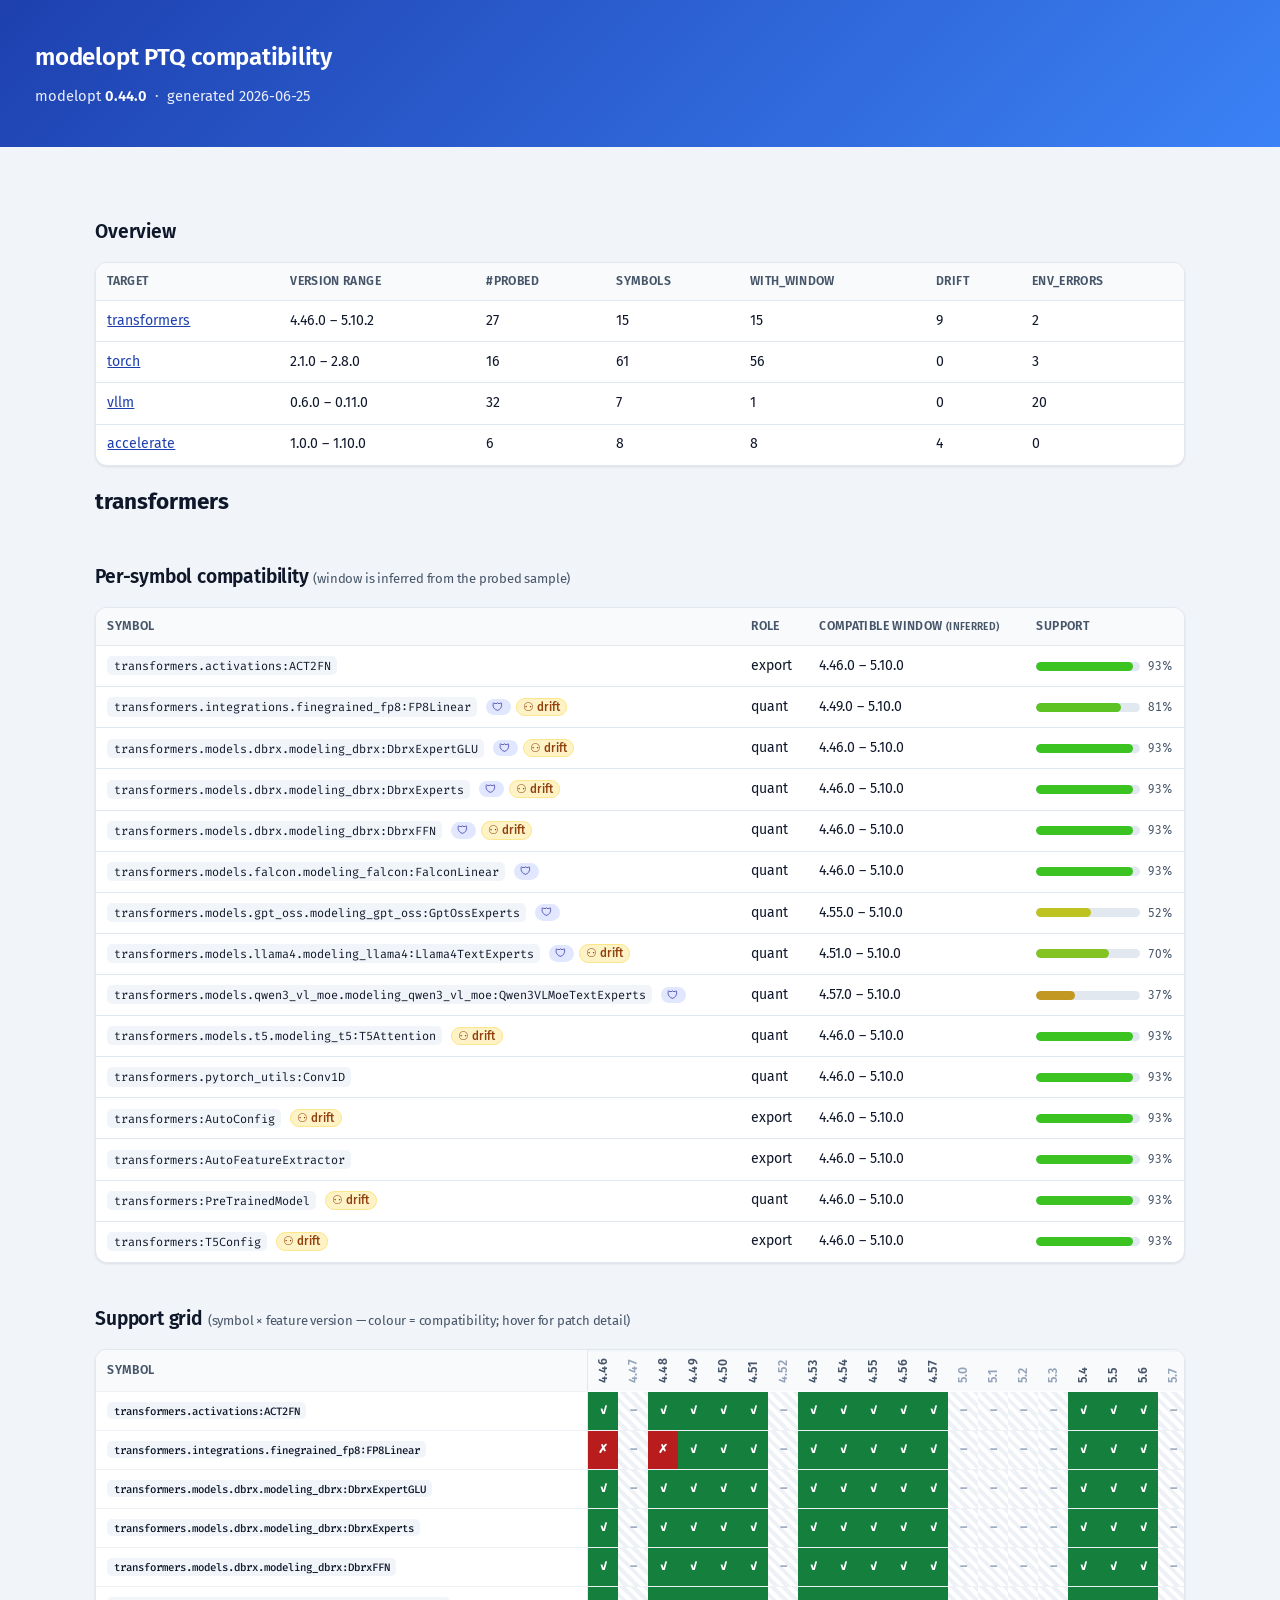
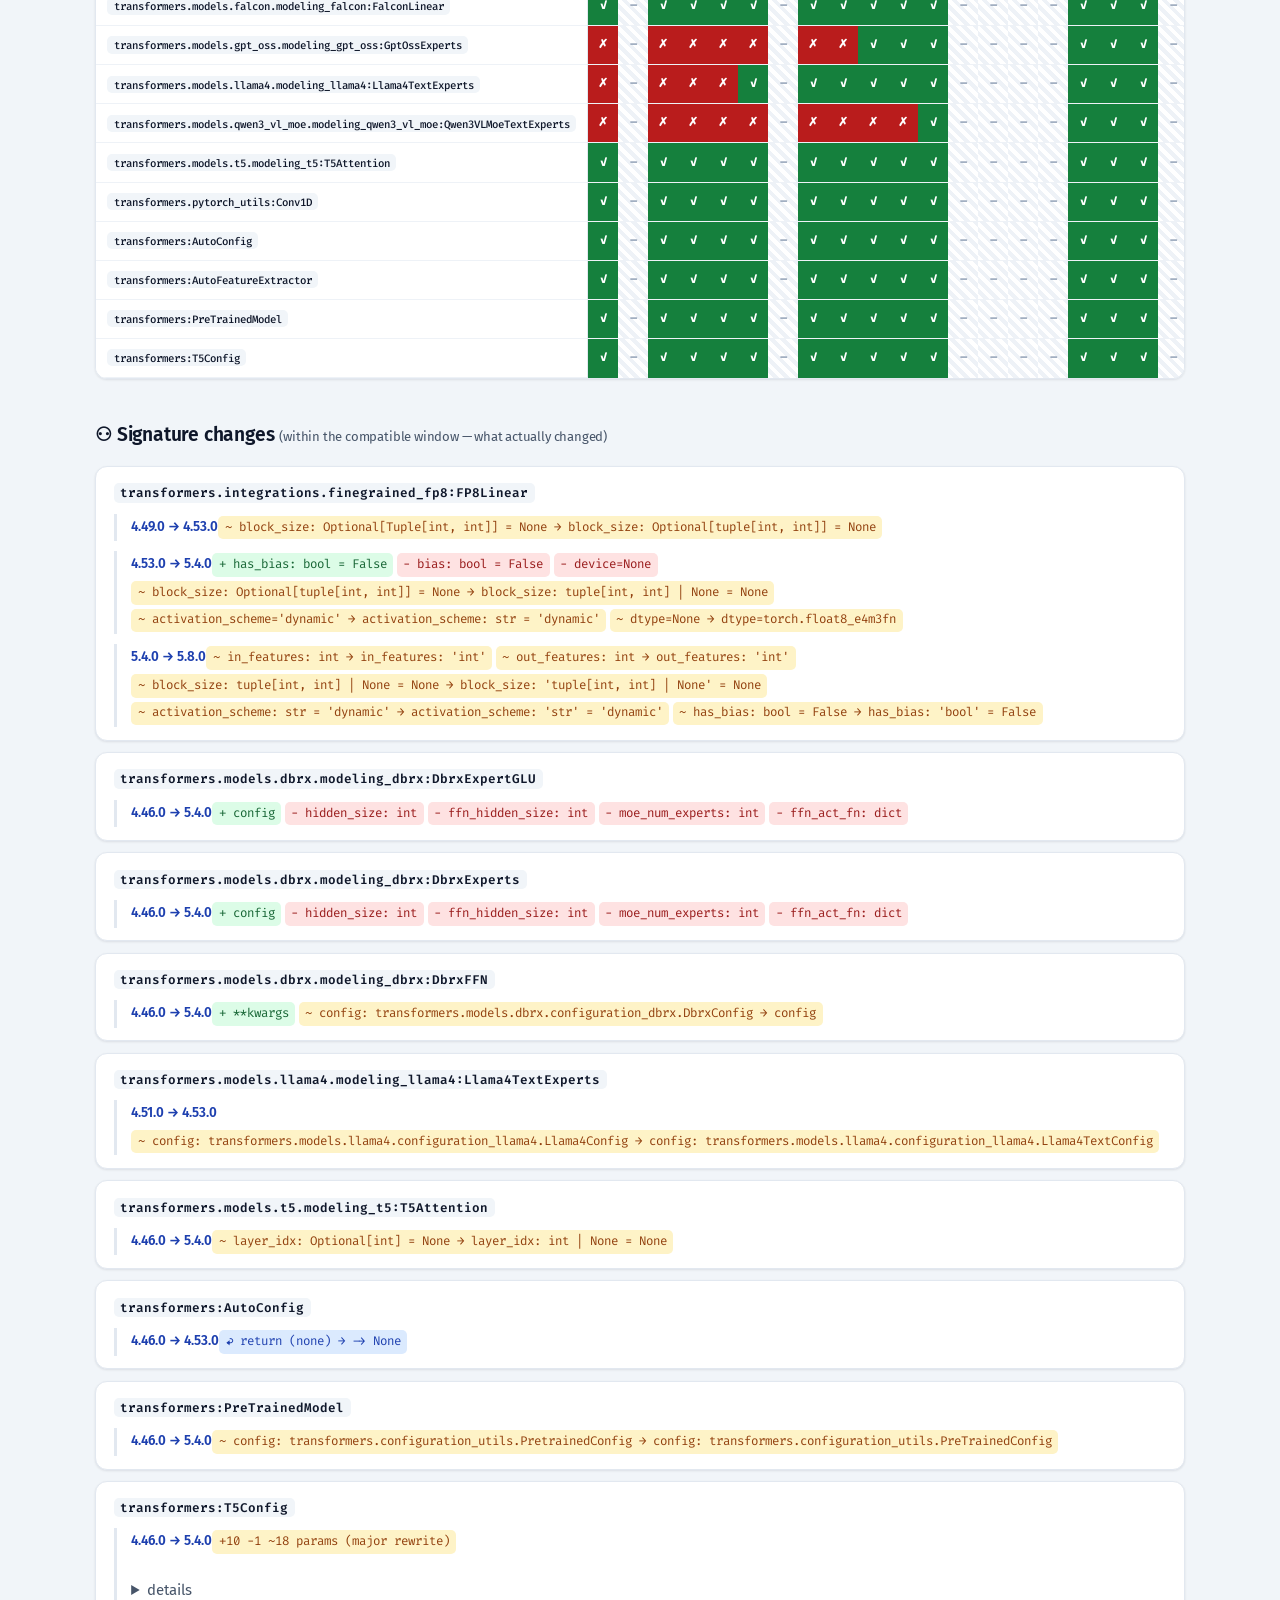
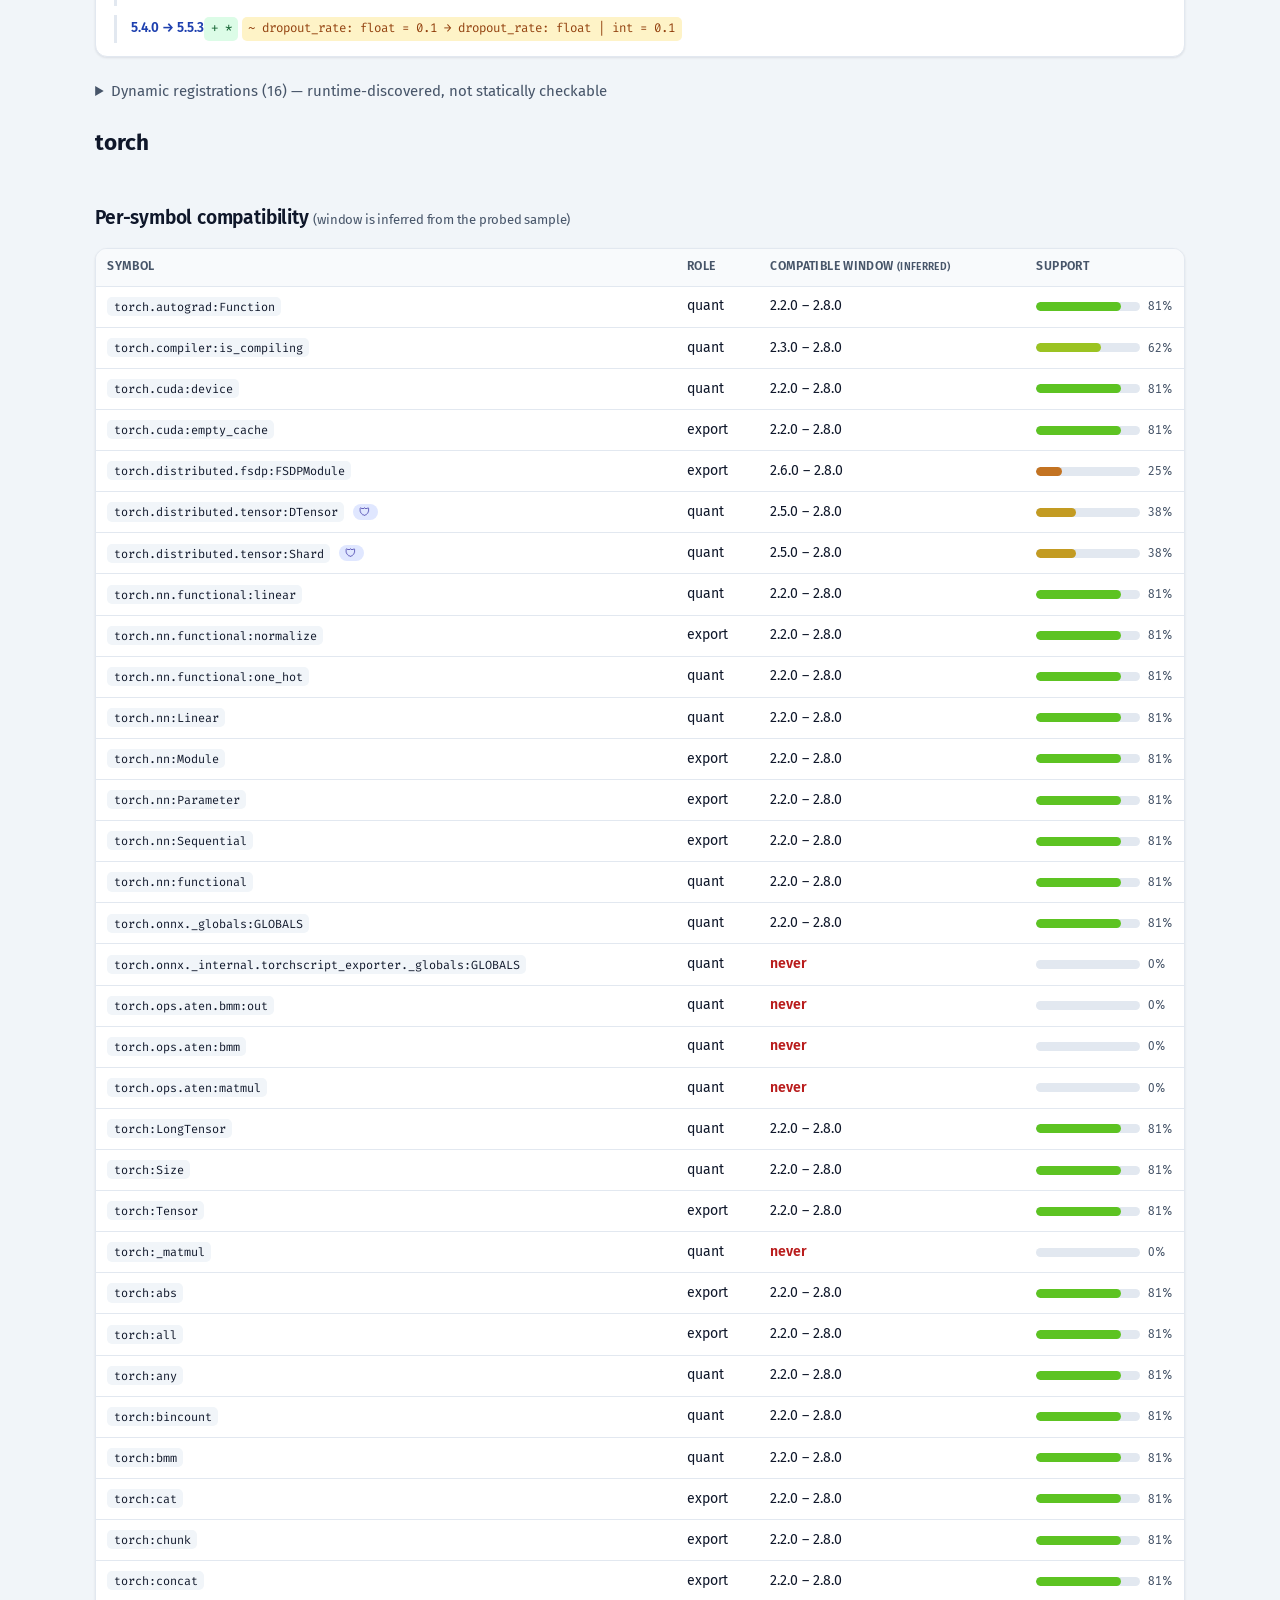
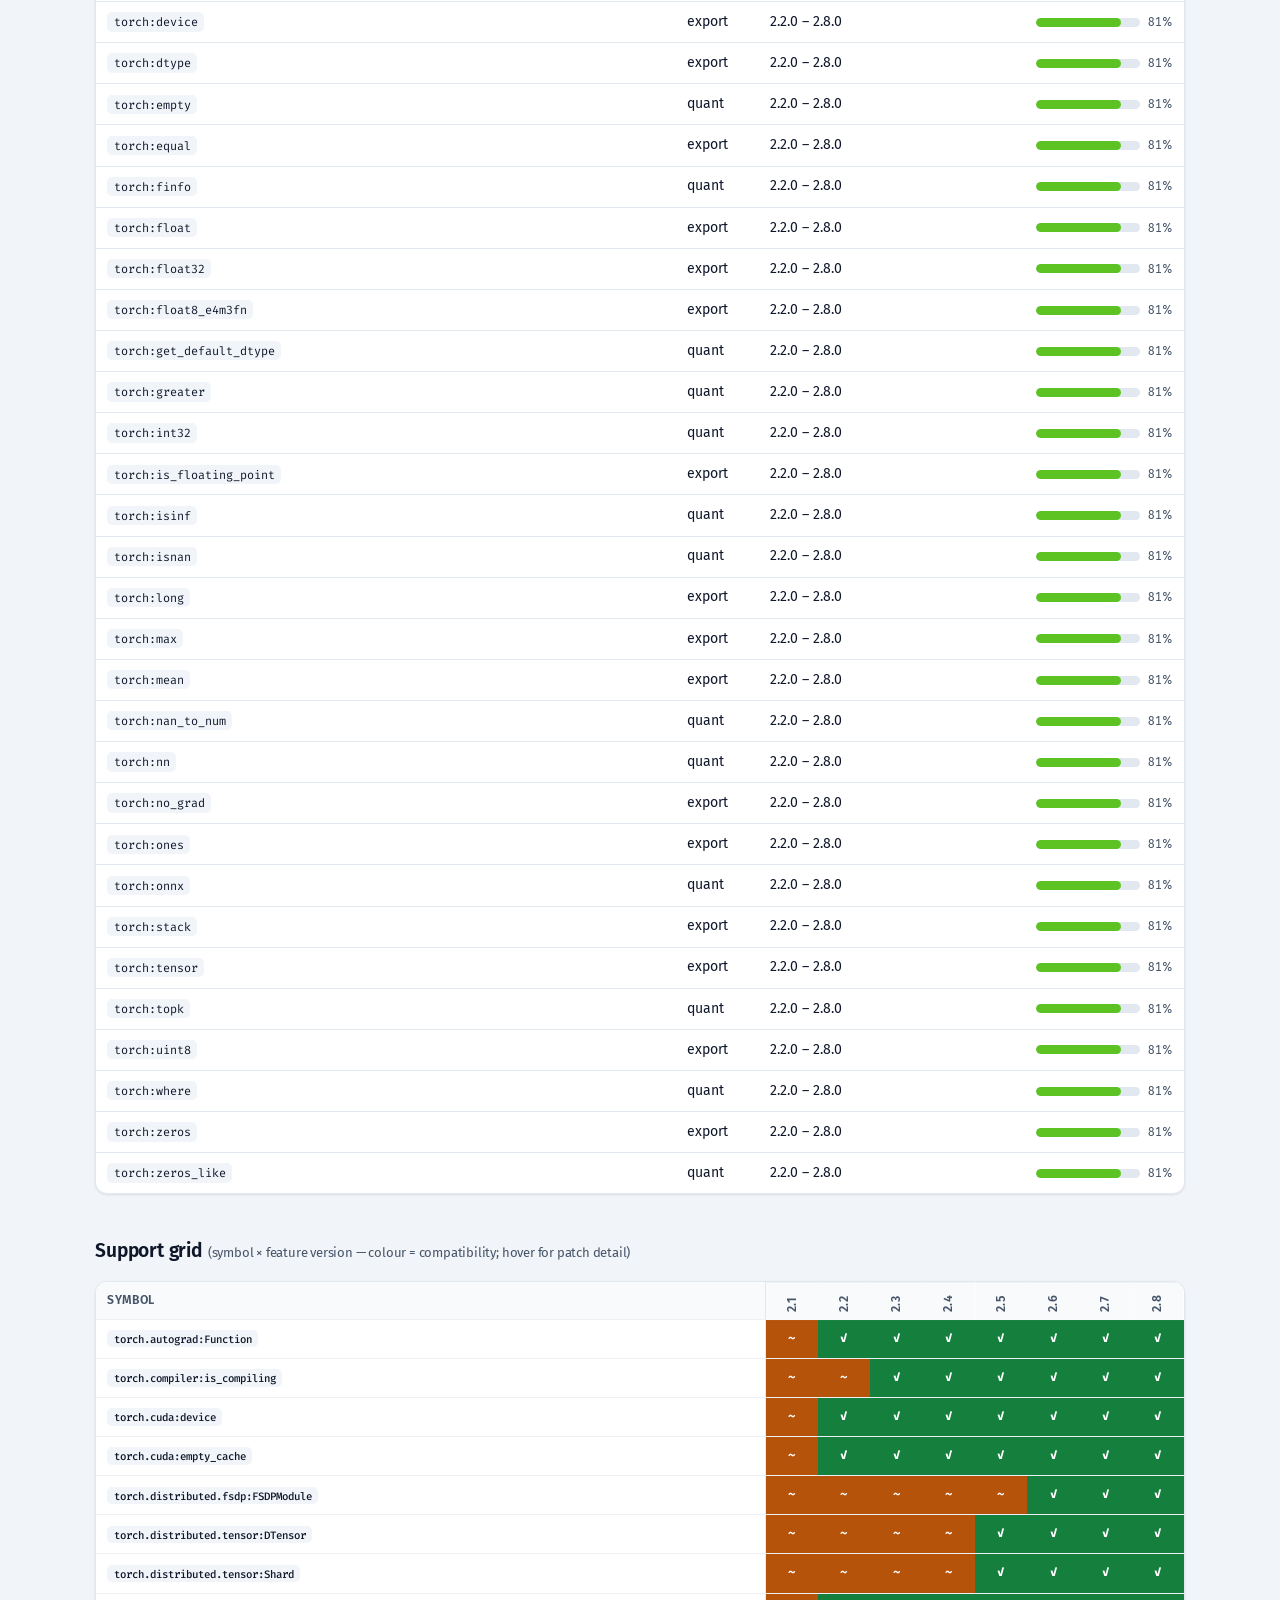
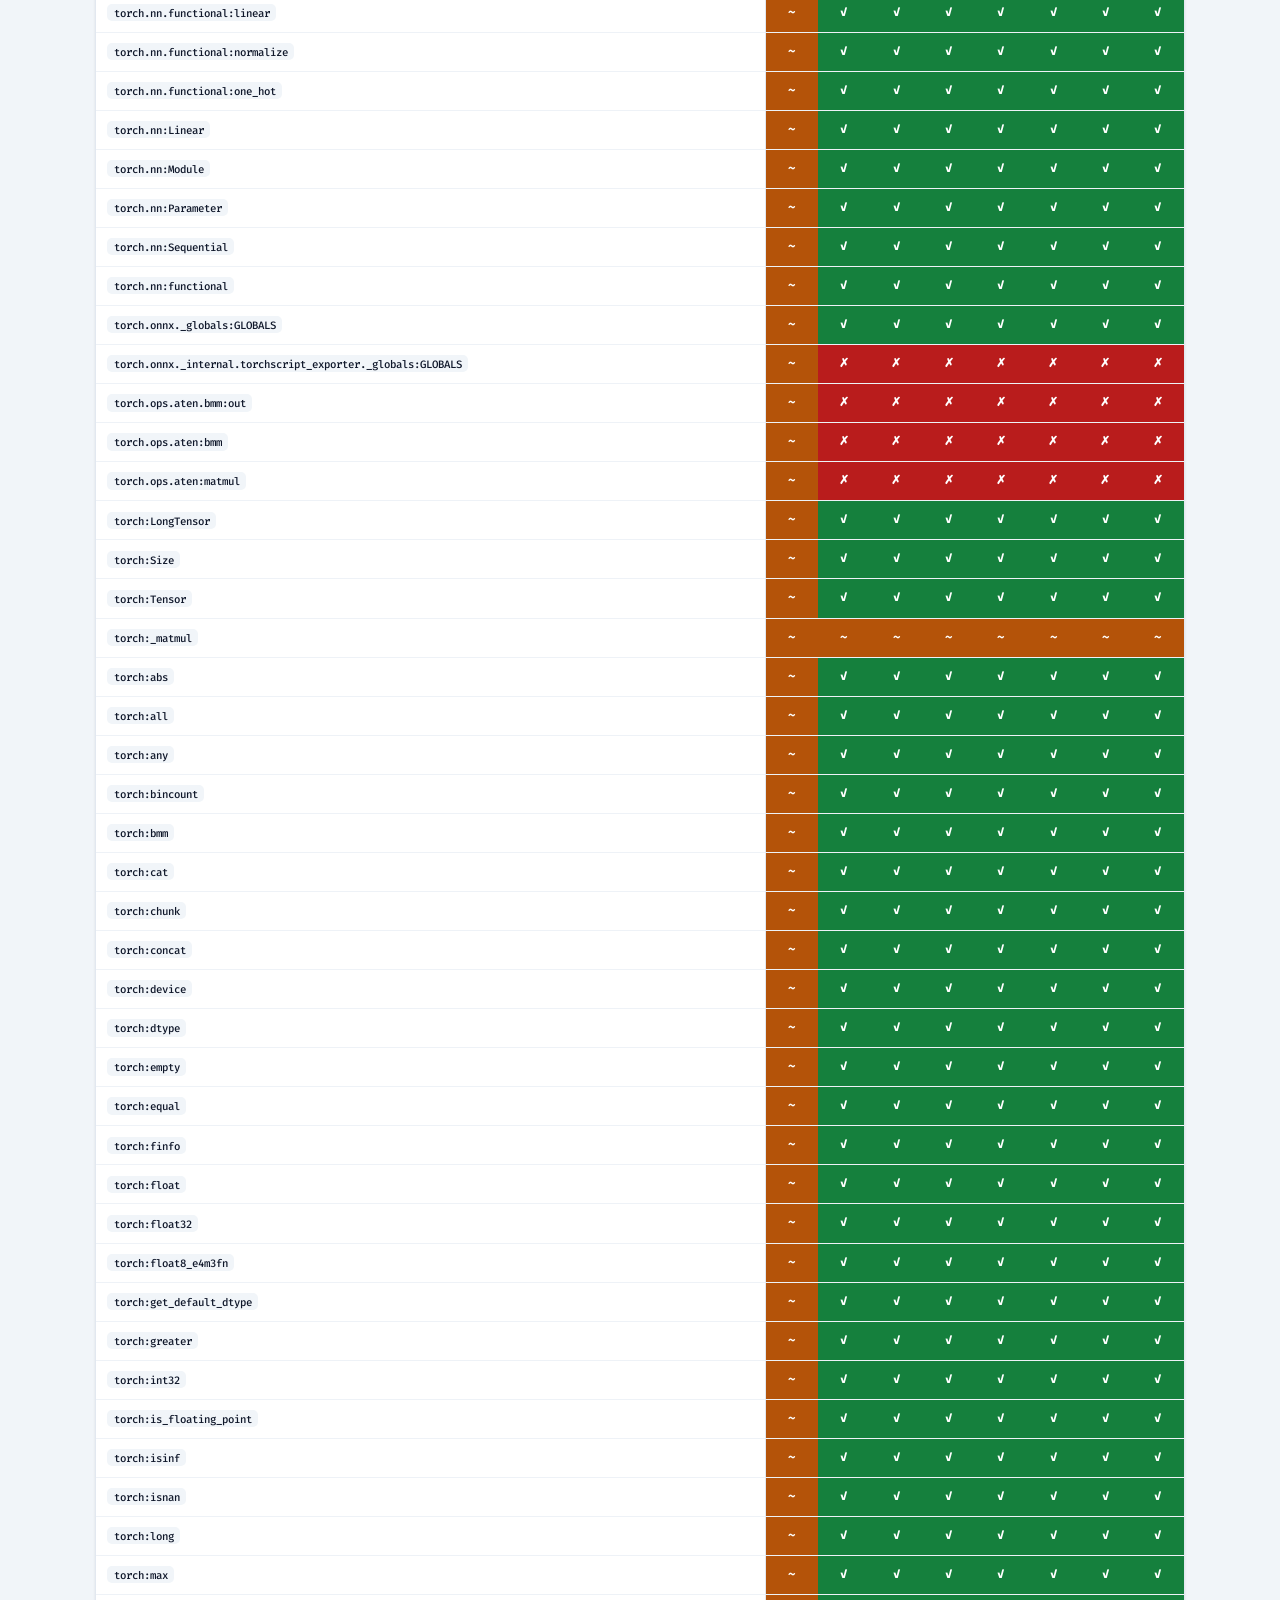
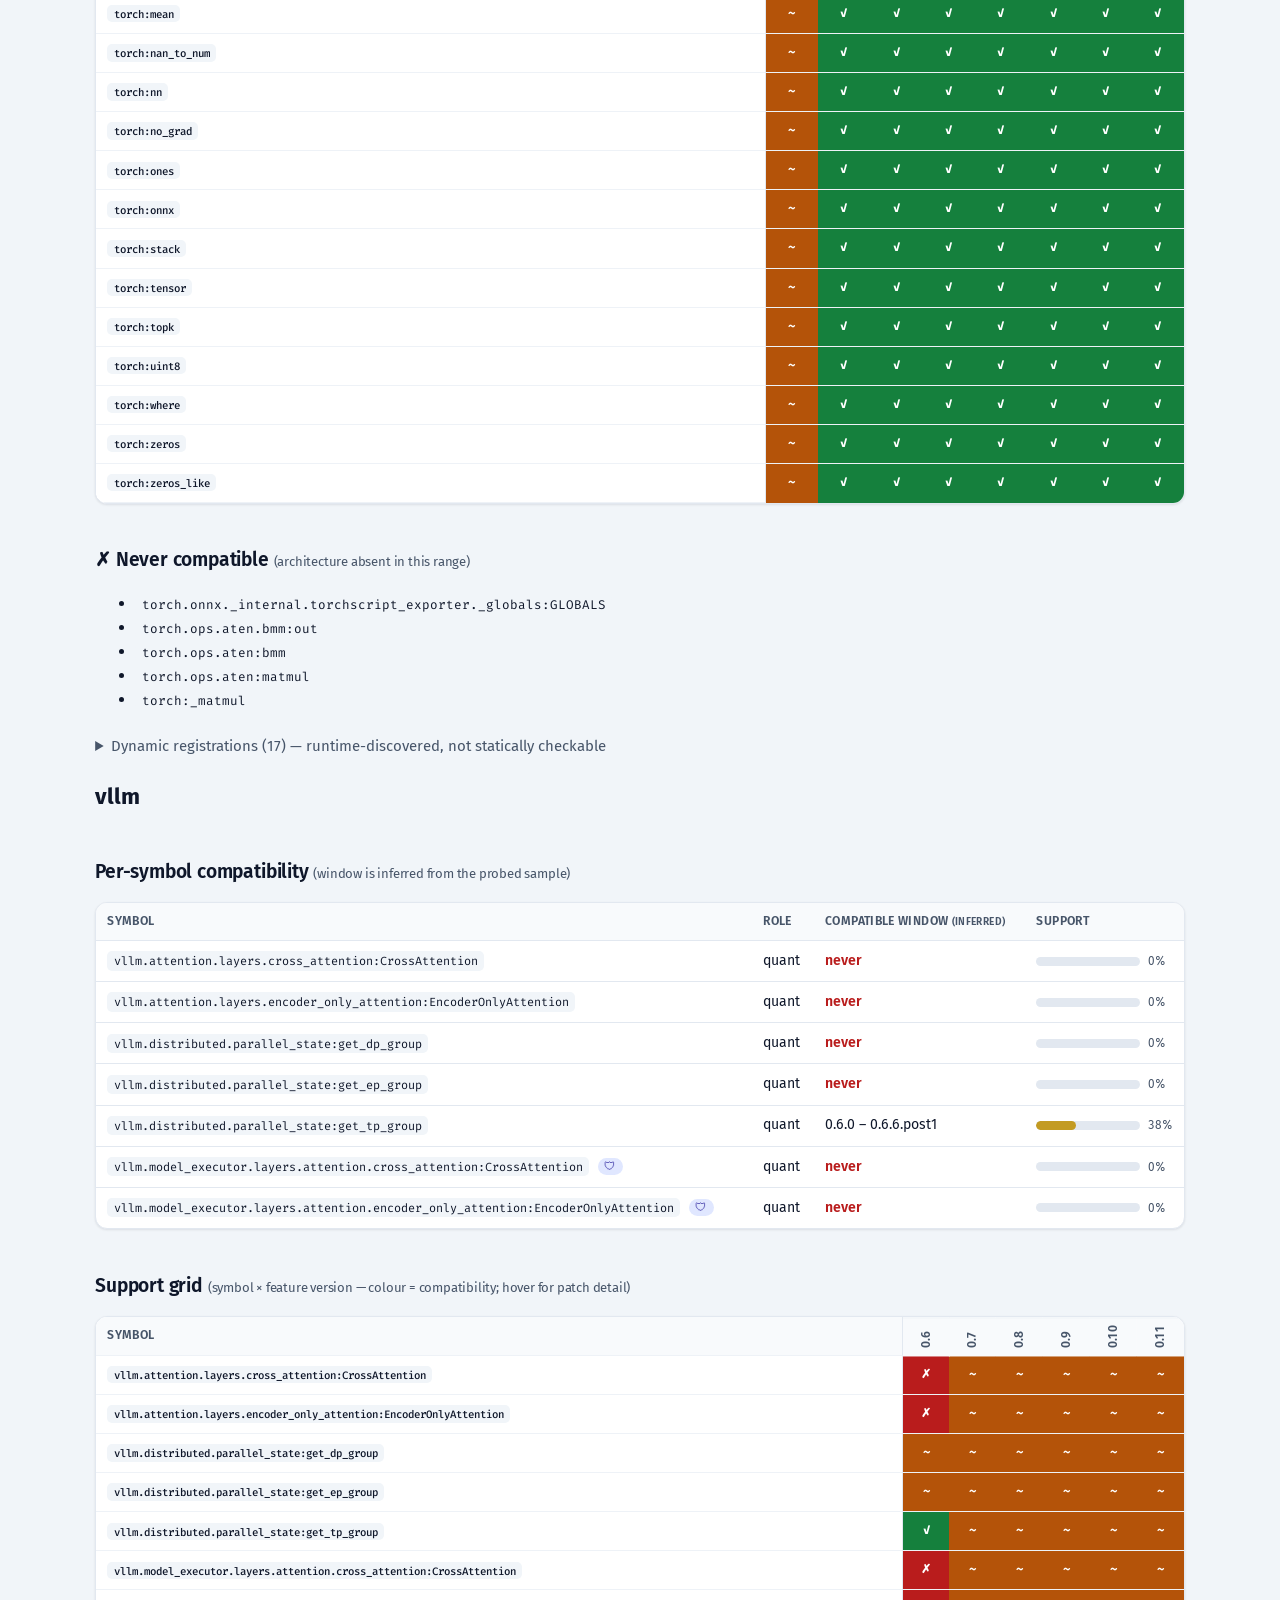
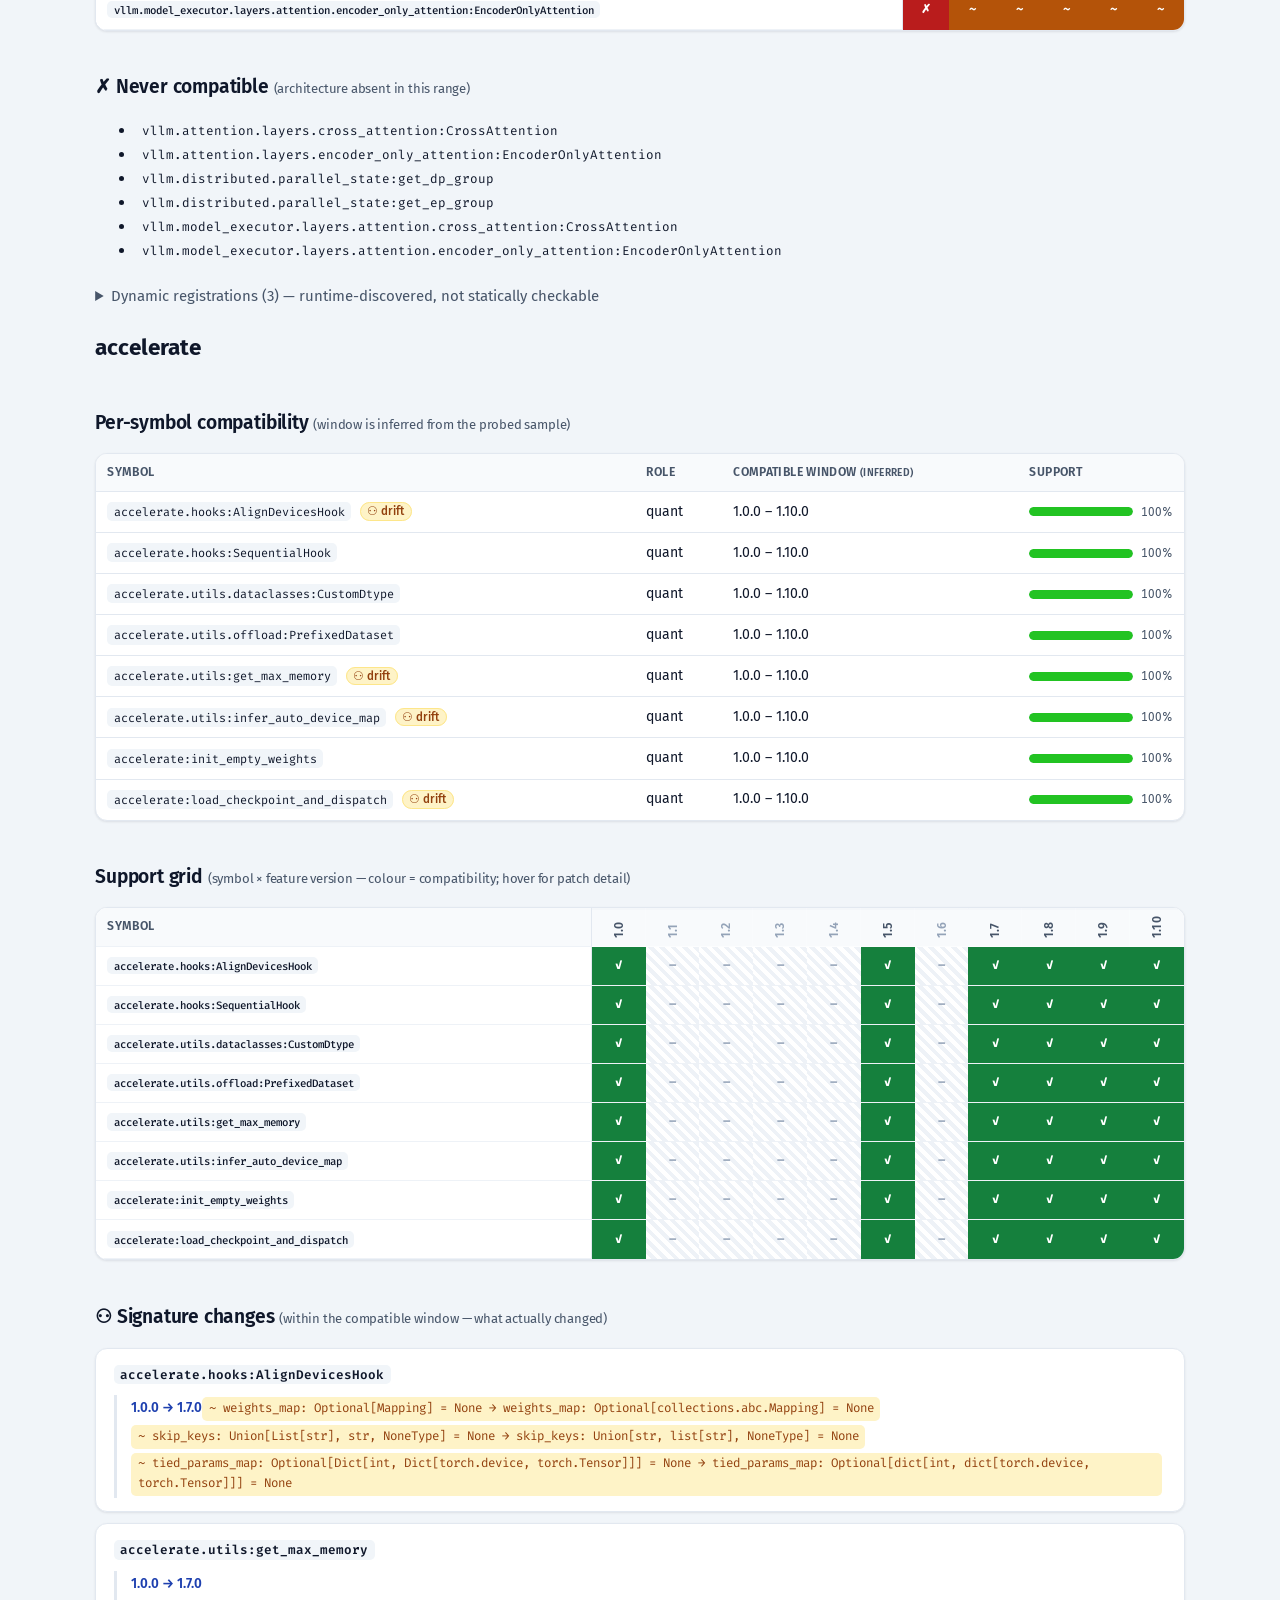
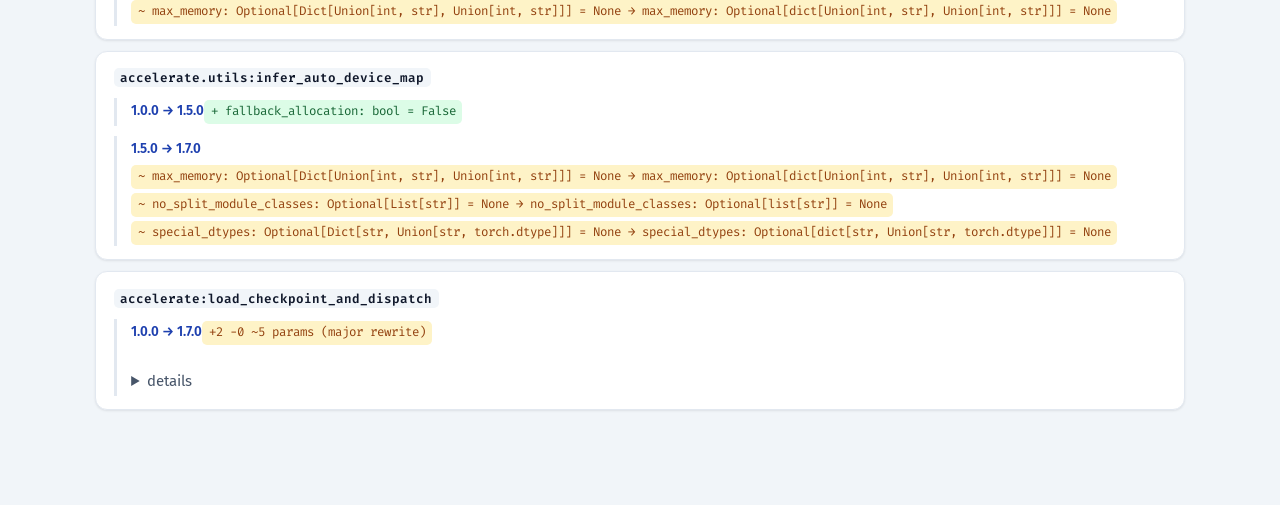
==== commit 7ae6964e: "fix: preserve known seam probes in reports" ====
--- a/report/modelopt044/index.html
+++ b/report/modelopt044/index.html
@@ -96,13 +96,13 @@
 <body>
 <header>
   <h1>modelopt PTQ compatibility</h1>
-  <div class='meta'>modelopt <b>0.44.0</b> &nbsp;·&nbsp; generated 2026-06-24</div>
+  <div class='meta'>modelopt <b>0.44.0</b> &nbsp;·&nbsp; generated 2026-06-25</div>
 </header>
 <main>
-<h2>Overview</h2><table><thead><tr><th>target</th><th>version range</th><th>#probed</th><th>symbols</th><th>with_window</th><th>drift</th><th>env_errors</th></tr></thead><tbody><tr><td><a href='#transformers'>transformers</a></td><td>4.46.0 – 5.10.4</td><td>26</td><td>15</td><td>15</td><td>9</td><td>3</td></tr><tr><td><a href='#torch'>torch</a></td><td>2.1.0 – 2.8.0</td><td>16</td><td>61</td><td>56</td><td>0</td><td>3</td></tr><tr><td><a href='#vllm'>vllm</a></td><td>0.6.0 – 0.11.0</td><td>32</td><td>7</td><td>1</td><td>0</td><td>20</td></tr><tr><td><a href='#accelerate'>accelerate</a></td><td>1.0.0 – 1.10.0</td><td>6</td><td>8</td><td>8</td><td>4</td><td>0</td></tr></tbody></table>
-<section id='transformers'><h1>transformers</h1><h2>Per-symbol compatibility <small>(window is inferred from the probed sample)</small></h2><table><thead><tr><th>symbol</th><th>role</th><th>compatible window <small>(inferred)</small></th><th>support</th></tr></thead><tbody><tr><td class='sym'><code>transformers.activations:ACT2FN</code> </td><td>export</td><td>4.46.0 – 5.10.0</td><td class='supcell'><div class='bar'><span style='width:88%;background:hsl(106 70% 45%)'></span></div><small>88%</small></td></tr><tr><td class='sym'><code>transformers.integrations.finegrained_fp8:FP8Linear</code> <span class='tag guard'>🛡</span><span class='tag drift' title='signature changed within window'>⚇ drift</span></td><td>quant</td><td>4.49.0 – 5.10.0</td><td class='supcell'><div class='bar'><span style='width:77%;background:hsl(92 70% 45%)'></span></div><small>77%</small></td></tr><tr><td class='sym'><code>transformers.models.dbrx.modeling_dbrx:DbrxExpertGLU</code> <span class='tag guard'>🛡</span><span class='tag drift' title='signature changed within window'>⚇ drift</span></td><td>quant</td><td>4.46.0 – 5.10.0</td><td class='supcell'><div class='bar'><span style='width:88%;background:hsl(106 70% 45%)'></span></div><small>88%</small></td></tr><tr><td class='sym'><code>transformers.models.dbrx.modeling_dbrx:DbrxExperts</code> <span class='tag guard'>🛡</span><span class='tag drift' title='signature changed within window'>⚇ drift</span></td><td>quant</td><td>4.46.0 – 5.10.0</td><td class='supcell'><div class='bar'><span style='width:88%;background:hsl(106 70% 45%)'></span></div><small>88%</small></td></tr><tr><td class='sym'><code>transformers.models.dbrx.modeling_dbrx:DbrxFFN</code> <span class='tag guard'>🛡</span><span class='tag drift' title='signature changed within window'>⚇ drift</span></td><td>quant</td><td>4.46.0 – 5.10.0</td><td class='supcell'><div class='bar'><span style='width:88%;background:hsl(106 70% 45%)'></span></div><small>88%</small></td></tr><tr><td class='sym'><code>transformers.models.falcon.modeling_falcon:FalconLinear</code> <span class='tag guard'>🛡</span></td><td>quant</td><td>4.46.0 – 5.10.0</td><td class='supcell'><div class='bar'><span style='width:88%;background:hsl(106 70% 45%)'></span></div><small>88%</small></td></tr><tr><td class='sym'><code>transformers.models.gpt_oss.modeling_gpt_oss:GptOssExperts</code> <span class='tag guard'>🛡</span></td><td>quant</td><td>4.55.0 – 5.10.0</td><td class='supcell'><div class='bar'><span style='width:42%;background:hsl(51 70% 45%)'></span></div><small>42%</small></td></tr><tr><td class='sym'><code>transformers.models.llama4.modeling_llama4:Llama4TextExperts</code> <span class='tag guard'>🛡</span><span class='tag drift' title='signature changed within window'>⚇ drift</span></td><td>quant</td><td>4.51.0 – 5.10.0</td><td class='supcell'><div class='bar'><span style='width:65%;background:hsl(78 70% 45%)'></span></div><small>65%</small></td></tr><tr><td class='sym'><code>transformers.models.qwen3_vl_moe.modeling_qwen3_vl_moe:Qwen3VLMoeTextExperts</code> <span class='tag guard'>🛡</span></td><td>quant</td><td>4.57.0 – 5.10.0</td><td class='supcell'><div class='bar'><span style='width:23%;background:hsl(28 70% 45%)'></span></div><small>23%</small></td></tr><tr><td class='sym'><code>transformers.models.t5.modeling_t5:T5Attention</code> <span class='tag drift' title='signature changed within window'>⚇ drift</span></td><td>quant</td><td>4.46.0 – 5.10.0</td><td class='supcell'><div class='bar'><span style='width:88%;background:hsl(106 70% 45%)'></span></div><small>88%</small></td></tr><tr><td class='sym'><code>transformers.pytorch_utils:Conv1D</code> </td><td>quant</td><td>4.46.0 – 5.10.0</td><td class='supcell'><div class='bar'><span style='width:88%;background:hsl(106 70% 45%)'></span></div><small>88%</small></td></tr><tr><td class='sym'><code>transformers:AutoConfig</code> <span class='tag drift' title='signature changed within window'>⚇ drift</span></td><td>export</td><td>4.46.0 – 5.10.0</td><td class='supcell'><div class='bar'><span style='width:88%;background:hsl(106 70% 45%)'></span></div><small>88%</small></td></tr><tr><td class='sym'><code>transformers:AutoFeatureExtractor</code> </td><td>export</td><td>4.46.0 – 5.10.0</td><td class='supcell'><div class='bar'><span style='width:88%;background:hsl(106 70% 45%)'></span></div><small>88%</small></td></tr><tr><td class='sym'><code>transformers:PreTrainedModel</code> <span class='tag drift' title='signature changed within window'>⚇ drift</span></td><td>quant</td><td>4.46.0 – 5.10.0</td><td class='supcell'><div class='bar'><span style='width:88%;background:hsl(106 70% 45%)'></span></div><small>88%</small></td></tr><tr><td class='sym'><code>transformers:T5Config</code> <span class='tag drift' title='signature changed within window'>⚇ drift</span></td><td>export</td><td>4.46.0 – 5.10.0</td><td class='supcell'><div class='bar'><span style='width:88%;background:hsl(106 70% 45%)'></span></div><small>88%</small></td></tr></tbody></table>
-<h2>Support grid <small>(symbol × feature version — colour = compatibility; hover for patch detail)</small></h2><div class='grid-wrap'><table><tr><th class='rsym'>symbol</th><th class='vh'>4.46</th><th class='vh na'>4.47</th><th class='vh'>4.48</th><th class='vh'>4.49</th><th class='vh'>4.50</th><th class='vh'>4.51</th><th class='vh na'>4.52</th><th class='vh'>4.53</th><th class='vh'>4.54</th><th class='vh'>4.55</th><th class='vh'>4.56</th><th class='vh'>4.57</th><th class='vh na'>5.0</th><th class='vh na'>5.1</th><th class='vh na'>5.2</th><th class='vh na'>5.3</th><th class='vh na'>5.4</th><th class='vh'>5.5</th><th class='vh'>5.6</th><th class='vh na'>5.7</th><th class='vh'>5.8</th><th class='vh na'>5.9</th><th class='vh'>5.10</th></tr><tr><th class='rsym'><code>transformers.activations:ACT2FN</code></th><td class='ok' title='4.46: 4.46.0 yes'>✓</td><td class='na' title='4.47: N/A — not probed (2 release(s) in range)'>–</td><td class='ok' title='4.48: 4.48.2 yes, 4.48.3 yes'>✓</td><td class='ok' title='4.49: 4.49.0 yes'>✓</td><td class='ok' title='4.50: 4.50.2 yes, 4.50.3 yes'>✓</td><td class='ok' title='4.51: 4.51.0 yes, 4.51.2 yes'>✓</td><td class='na' title='4.52: N/A — not probed (5 release(s) in range)'>–</td><td class='ok' title='4.53: 4.53.1 yes, 4.53.2 yes'>✓</td><td class='ok' title='4.54: 4.54.0 yes, 4.54.1 yes'>✓</td><td class='ok' title='4.55: 4.55.0 yes, 4.55.1 yes, 4.55.4 yes'>✓</td><td class='ok' title='4.56: 4.56.1 yes, 4.56.2 yes'>✓</td><td class='ok' title='4.57: 4.57.0 yes, 4.57.5 yes'>✓</td><td class='na' title='5.0: N/A — not probed (1 release(s) in range)'>–</td><td class='na' title='5.1: N/A — not probed (1 release(s) in range)'>–</td><td class='na' title='5.2: N/A — not probed (1 release(s) in range)'>–</td><td class='na' title='5.3: N/A — not probed (1 release(s) in range)'>–</td><td class='na' title='5.4: N/A — not probed (1 release(s) in range)'>–</td><td class='ok' title='5.5: 5.5.1 yes'>✓</td><td class='ok' title='5.6: 5.6.1 yes'>✓</td><td class='na' title='5.7: N/A — not probed (1 release(s) in range)'>–</td><td class='ok' title='5.8: 5.8.1 yes'>✓</td><td class='na' title='5.9: N/A — not probed (1 release(s) in range)'>–</td><td class='warn' title='5.10: 5.10.0 yes, 5.10.1 probe, 5.10.2 probe, 5.10.4 probe'>~</td></tr><tr><th class='rsym'><code>transformers.integrations.finegrained_fp8:FP8Linear</code></th><td class='bad' title='4.46: 4.46.0 no·mod'>✗</td><td class='na' title='4.47: N/A — not probed (2 release(s) in range)'>–</td><td class='bad' title='4.48: 4.48.2 no·mod, 4.48.3 no·mod'>✗</td><td class='ok' title='4.49: 4.49.0 yes'>✓</td><td class='ok' title='4.50: 4.50.2 yes, 4.50.3 yes'>✓</td><td class='ok' title='4.51: 4.51.0 yes, 4.51.2 yes'>✓</td><td class='na' title='4.52: N/A — not probed (5 release(s) in range)'>–</td><td class='ok' title='4.53: 4.53.1 yes, 4.53.2 yes'>✓</td><td class='ok' title='4.54: 4.54.0 yes, 4.54.1 yes'>✓</td><td class='ok' title='4.55: 4.55.0 yes, 4.55.1 yes, 4.55.4 yes'>✓</td><td class='ok' title='4.56: 4.56.1 yes, 4.56.2 yes'>✓</td><td class='ok' title='4.57: 4.57.0 yes, 4.57.5 yes'>✓</td><td class='na' title='5.0: N/A — not probed (1 release(s) in range)'>–</td><td class='na' title='5.1: N/A — not probed (1 release(s) in range)'>–</td><td class='na' title='5.2: N/A — not probed (1 release(s) in range)'>–</td><td class='na' title='5.3: N/A — not probed (1 release(s) in range)'>–</td><td class='na' title='5.4: N/A — not probed (1 release(s) in range)'>–</td><td class='ok' title='5.5: 5.5.1 yes'>✓</td><td class='ok' title='5.6: 5.6.1 yes'>✓</td><td class='na' title='5.7: N/A — not probed (1 release(s) in range)'>–</td><td class='ok' title='5.8: 5.8.1 yes'>✓</td><td class='na' title='5.9: N/A — not probed (1 release(s) in range)'>–</td><td class='warn' title='5.10: 5.10.0 yes, 5.10.1 probe, 5.10.2 probe, 5.10.4 probe'>~</td></tr><tr><th class='rsym'><code>transformers.models.dbrx.modeling_dbrx:DbrxExpertGLU</code></th><td class='ok' title='4.46: 4.46.0 yes'>✓</td><td class='na' title='4.47: N/A — not probed (2 release(s) in range)'>–</td><td class='ok' title='4.48: 4.48.2 yes, 4.48.3 yes'>✓</td><td class='ok' title='4.49: 4.49.0 yes'>✓</td><td class='ok' title='4.50: 4.50.2 yes, 4.50.3 yes'>✓</td><td class='ok' title='4.51: 4.51.0 yes, 4.51.2 yes'>✓</td><td class='na' title='4.52: N/A — not probed (5 release(s) in range)'>–</td><td class='ok' title='4.53: 4.53.1 yes, 4.53.2 yes'>✓</td><td class='ok' title='4.54: 4.54.0 yes, 4.54.1 yes'>✓</td><td class='ok' title='4.55: 4.55.0 yes, 4.55.1 yes, 4.55.4 yes'>✓</td><td class='ok' title='4.56: 4.56.1 yes, 4.56.2 yes'>✓</td><td class='ok' title='4.57: 4.57.0 yes, 4.57.5 yes'>✓</td><td class='na' title='5.0: N/A — not probed (1 release(s) in range)'>–</td><td class='na' title='5.1: N/A — not probed (1 release(s) in range)'>–</td><td class='na' title='5.2: N/A — not probed (1 release(s) in range)'>–</td><td class='na' title='5.3: N/A — not probed (1 release(s) in range)'>–</td><td class='na' title='5.4: N/A — not probed (1 release(s) in range)'>–</td><td class='ok' title='5.5: 5.5.1 yes'>✓</td><td class='ok' title='5.6: 5.6.1 yes'>✓</td><td class='na' title='5.7: N/A — not probed (1 release(s) in range)'>–</td><td class='ok' title='5.8: 5.8.1 yes'>✓</td><td class='na' title='5.9: N/A — not probed (1 release(s) in range)'>–</td><td class='warn' title='5.10: 5.10.0 yes, 5.10.1 probe, 5.10.2 probe, 5.10.4 probe'>~</td></tr><tr><th class='rsym'><code>transformers.models.dbrx.modeling_dbrx:DbrxExperts</code></th><td class='ok' title='4.46: 4.46.0 yes'>✓</td><td class='na' title='4.47: N/A — not probed (2 release(s) in range)'>–</td><td class='ok' title='4.48: 4.48.2 yes, 4.48.3 yes'>✓</td><td class='ok' title='4.49: 4.49.0 yes'>✓</td><td class='ok' title='4.50: 4.50.2 yes, 4.50.3 yes'>✓</td><td class='ok' title='4.51: 4.51.0 yes, 4.51.2 yes'>✓</td><td class='na' title='4.52: N/A — not probed (5 release(s) in range)'>–</td><td class='ok' title='4.53: 4.53.1 yes, 4.53.2 yes'>✓</td><td class='ok' title='4.54: 4.54.0 yes, 4.54.1 yes'>✓</td><td class='ok' title='4.55: 4.55.0 yes, 4.55.1 yes, 4.55.4 yes'>✓</td><td class='ok' title='4.56: 4.56.1 yes, 4.56.2 yes'>✓</td><td class='ok' title='4.57: 4.57.0 yes, 4.57.5 yes'>✓</td><td class='na' title='5.0: N/A — not probed (1 release(s) in range)'>–</td><td class='na' title='5.1: N/A — not probed (1 release(s) in range)'>–</td><td class='na' title='5.2: N/A — not probed (1 release(s) in range)'>–</td><td class='na' title='5.3: N/A — not probed (1 release(s) in range)'>–</td><td class='na' title='5.4: N/A — not probed (1 release(s) in range)'>–</td><td class='ok' title='5.5: 5.5.1 yes'>✓</td><td class='ok' title='5.6: 5.6.1 yes'>✓</td><td class='na' title='5.7: N/A — not probed (1 release(s) in range)'>–</td><td class='ok' title='5.8: 5.8.1 yes'>✓</td><td class='na' title='5.9: N/A — not probed (1 release(s) in range)'>–</td><td class='warn' title='5.10: 5.10.0 yes, 5.10.1 probe, 5.10.2 probe, 5.10.4 probe'>~</td></tr><tr><th class='rsym'><code>transformers.models.dbrx.modeling_dbrx:DbrxFFN</code></th><td class='ok' title='4.46: 4.46.0 yes'>✓</td><td class='na' title='4.47: N/A — not probed (2 release(s) in range)'>–</td><td class='ok' title='4.48: 4.48.2 yes, 4.48.3 yes'>✓</td><td class='ok' title='4.49: 4.49.0 yes'>✓</td><td class='ok' title='4.50: 4.50.2 yes, 4.50.3 yes'>✓</td><td class='ok' title='4.51: 4.51.0 yes, 4.51.2 yes'>✓</td><td class='na' title='4.52: N/A — not probed (5 release(s) in range)'>–</td><td class='ok' title='4.53: 4.53.1 yes, 4.53.2 yes'>✓</td><td class='ok' title='4.54: 4.54.0 yes, 4.54.1 yes'>✓</td><td class='ok' title='4.55: 4.55.0 yes, 4.55.1 yes, 4.55.4 yes'>✓</td><td class='ok' title='4.56: 4.56.1 yes, 4.56.2 yes'>✓</td><td class='ok' title='4.57: 4.57.0 yes, 4.57.5 yes'>✓</td><td class='na' title='5.0: N/A — not probed (1 release(s) in range)'>–</td><td class='na' title='5.1: N/A — not probed (1 release(s) in range)'>–</td><td class='na' title='5.2: N/A — not probed (1 release(s) in range)'>–</td><td class='na' title='5.3: N/A — not probed (1 release(s) in range)'>–</td><td class='na' title='5.4: N/A — not probed (1 release(s) in range)'>–</td><td class='ok' title='5.5: 5.5.1 yes'>✓</td><td class='ok' title='5.6: 5.6.1 yes'>✓</td><td class='na' title='5.7: N/A — not probed (1 release(s) in range)'>–</td><td class='ok' title='5.8: 5.8.1 yes'>✓</td><td class='na' title='5.9: N/A — not probed (1 release(s) in range)'>–</td><td class='warn' title='5.10: 5.10.0 yes, 5.10.1 probe, 5.10.2 probe, 5.10.4 probe'>~</td></tr><tr><th class='rsym'><code>transformers.models.falcon.modeling_falcon:FalconLinear</code></th><td class='ok' title='4.46: 4.46.0 yes'>✓</td><td class='na' title='4.47: N/A — not probed (2 release(s) in range)'>–</td><td class='ok' title='4.48: 4.48.2 yes, 4.48.3 yes'>✓</td><td class='ok' title='4.49: 4.49.0 yes'>✓</td><td class='ok' title='4.50: 4.50.2 yes, 4.50.3 yes'>✓</td><td class='ok' title='4.51: 4.51.0 yes, 4.51.2 yes'>✓</td><td class='na' title='4.52: N/A — not probed (5 release(s) in range)'>–</td><td class='ok' title='4.53: 4.53.1 yes, 4.53.2 yes'>✓</td><td class='ok' title='4.54: 4.54.0 yes, 4.54.1 yes'>✓</td><td class='ok' title='4.55: 4.55.0 yes, 4.55.1 yes, 4.55.4 yes'>✓</td><td class='ok' title='4.56: 4.56.1 yes, 4.56.2 yes'>✓</td><td class='ok' title='4.57: 4.57.0 yes, 4.57.5 yes'>✓</td><td class='na' title='5.0: N/A — not probed (1 release(s) in range)'>–</td><td class='na' title='5.1: N/A — not probed (1 release(s) in range)'>–</td><td class='na' title='5.2: N/A — not probed (1 release(s) in range)'>–</td><td class='na' title='5.3: N/A — not probed (1 release(s) in range)'>–</td><td class='na' title='5.4: N/A — not probed (1 release(s) in range)'>–</td><td class='ok' title='5.5: 5.5.1 yes'>✓</td><td class='ok' title='5.6: 5.6.1 yes'>✓</td><td class='na' title='5.7: N/A — not probed (1 release(s) in range)'>–</td><td class='ok' title='5.8: 5.8.1 yes'>✓</td><td class='na' title='5.9: N/A — not probed (1 release(s) in range)'>–</td><td class='warn' title='5.10: 5.10.0 yes, 5.10.1 probe, 5.10.2 probe, 5.10.4 probe'>~</td></tr><tr><th class='rsym'><code>transformers.models.gpt_oss.modeling_gpt_oss:GptOssExperts</code></th><td class='bad' title='4.46: 4.46.0 no·mod'>✗</td><td class='na' title='4.47: N/A — not probed (2 release(s) in range)'>–</td><td class='bad' title='4.48: 4.48.2 no·mod, 4.48.3 no·mod'>✗</td><td class='bad' title='4.49: 4.49.0 no·mod'>✗</td><td class='bad' title='4.50: 4.50.2 no·mod, 4.50.3 no·mod'>✗</td><td class='bad' title='4.51: 4.51.0 no·mod, 4.51.2 no·mod'>✗</td><td class='na' title='4.52: N/A — not probed (5 release(s) in range)'>–</td><td class='bad' title='4.53: 4.53.1 no·mod, 4.53.2 no·mod'>✗</td><td class='bad' title='4.54: 4.54.0 no·mod, 4.54.1 no·mod'>✗</td><td class='ok' title='4.55: 4.55.0 yes, 4.55.1 yes, 4.55.4 yes'>✓</td><td class='ok' title='4.56: 4.56.1 yes, 4.56.2 yes'>✓</td><td class='ok' title='4.57: 4.57.0 yes, 4.57.5 yes'>✓</td><td class='na' title='5.0: N/A — not probed (1 release(s) in range)'>–</td><td class='na' title='5.1: N/A — not probed (1 release(s) in range)'>–</td><td class='na' title='5.2: N/A — not probed (1 release(s) in range)'>–</td><td class='na' title='5.3: N/A — not probed (1 release(s) in range)'>–</td><td class='na' title='5.4: N/A — not probed (1 release(s) in range)'>–</td><td class='ok' title='5.5: 5.5.1 yes'>✓</td><td class='ok' title='5.6: 5.6.1 yes'>✓</td><td class='na' title='5.7: N/A — not probed (1 release(s) in range)'>–</td><td class='ok' title='5.8: 5.8.1 yes'>✓</td><td class='na' title='5.9: N/A — not probed (1 release(s) in range)'>–</td><td class='warn' title='5.10: 5.10.0 yes, 5.10.1 probe, 5.10.2 probe, 5.10.4 probe'>~</td></tr><tr><th class='rsym'><code>transformers.models.llama4.modeling_llama4:Llama4TextExperts</code></th><td class='bad' title='4.46: 4.46.0 no·mod'>✗</td><td class='na' title='4.47: N/A — not probed (2 release(s) in range)'>–</td><td class='bad' title='4.48: 4.48.2 no·mod, 4.48.3 no·mod'>✗</td><td class='bad' title='4.49: 4.49.0 no·mod'>✗</td><td class='bad' title='4.50: 4.50.2 no·mod, 4.50.3 no·mod'>✗</td><td class='ok' title='4.51: 4.51.0 yes, 4.51.2 yes'>✓</td><td class='na' title='4.52: N/A — not probed (5 release(s) in range)'>–</td><td class='ok' title='4.53: 4.53.1 yes, 4.53.2 yes'>✓</td><td class='ok' title='4.54: 4.54.0 yes, 4.54.1 yes'>✓</td><td class='ok' title='4.55: 4.55.0 yes, 4.55.1 yes, 4.55.4 yes'>✓</td><td class='ok' title='4.56: 4.56.1 yes, 4.56.2 yes'>✓</td><td class='ok' title='4.57: 4.57.0 yes, 4.57.5 yes'>✓</td><td class='na' title='5.0: N/A — not probed (1 release(s) in range)'>–</td><td class='na' title='5.1: N/A — not probed (1 release(s) in range)'>–</td><td class='na' title='5.2: N/A — not probed (1 release(s) in range)'>–</td><td class='na' title='5.3: N/A — not probed (1 release(s) in range)'>–</td><td class='na' title='5.4: N/A — not probed (1 release(s) in range)'>–</td><td class='ok' title='5.5: 5.5.1 yes'>✓</td><td class='ok' title='5.6: 5.6.1 yes'>✓</td><td class='na' title='5.7: N/A — not probed (1 release(s) in range)'>–</td><td class='ok' title='5.8: 5.8.1 yes'>✓</td><td class='na' title='5.9: N/A — not probed (1 release(s) in range)'>–</td><td class='warn' title='5.10: 5.10.0 yes, 5.10.1 probe, 5.10.2 probe, 5.10.4 probe'>~</td></tr><tr><th class='rsym'><code>transformers.models.qwen3_vl_moe.modeling_qwen3_vl_moe:Qwen3VLMoeTextExperts</code></th><td class='bad' title='4.46: 4.46.0 no·mod'>✗</td><td class='na' title='4.47: N/A — not probed (2 release(s) in range)'>–</td><td class='bad' title='4.48: 4.48.2 no·mod, 4.48.3 no·mod'>✗</td><td class='bad' title='4.49: 4.49.0 no·mod'>✗</td><td class='bad' title='4.50: 4.50.2 no·mod, 4.50.3 no·mod'>✗</td><td class='bad' title='4.51: 4.51.0 no·mod, 4.51.2 no·mod'>✗</td><td class='na' title='4.52: N/A — not probed (5 release(s) in range)'>–</td><td class='bad' title='4.53: 4.53.1 no·mod, 4.53.2 no·mod'>✗</td><td class='bad' title='4.54: 4.54.0 no·mod, 4.54.1 no·mod'>✗</td><td class='bad' title='4.55: 4.55.0 no·mod, 4.55.1 no·mod, 4.55.4 no·mod'>✗</td><td class='bad' title='4.56: 4.56.1 no·mod, 4.56.2 no·mod'>✗</td><td class='ok' title='4.57: 4.57.0 yes, 4.57.5 yes'>✓</td><td class='na' title='5.0: N/A — not probed (1 release(s) in range)'>–</td><td class='na' title='5.1: N/A — not probed (1 release(s) in range)'>–</td><td class='na' title='5.2: N/A — not probed (1 release(s) in range)'>–</td><td class='na' title='5.3: N/A — not probed (1 release(s) in range)'>–</td><td class='na' title='5.4: N/A — not probed (1 release(s) in range)'>–</td><td class='ok' title='5.5: 5.5.1 yes'>✓</td><td class='ok' title='5.6: 5.6.1 yes'>✓</td><td class='na' title='5.7: N/A — not probed (1 release(s) in range)'>–</td><td class='ok' title='5.8: 5.8.1 yes'>✓</td><td class='na' title='5.9: N/A — not probed (1 release(s) in range)'>–</td><td class='warn' title='5.10: 5.10.0 yes, 5.10.1 probe, 5.10.2 probe, 5.10.4 probe'>~</td></tr><tr><th class='rsym'><code>transformers.models.t5.modeling_t5:T5Attention</code></th><td class='ok' title='4.46: 4.46.0 yes'>✓</td><td class='na' title='4.47: N/A — not probed (2 release(s) in range)'>–</td><td class='ok' title='4.48: 4.48.2 yes, 4.48.3 yes'>✓</td><td class='ok' title='4.49: 4.49.0 yes'>✓</td><td class='ok' title='4.50: 4.50.2 yes, 4.50.3 yes'>✓</td><td class='ok' title='4.51: 4.51.0 yes, 4.51.2 yes'>✓</td><td class='na' title='4.52: N/A — not probed (5 release(s) in range)'>–</td><td class='ok' title='4.53: 4.53.1 yes, 4.53.2 yes'>✓</td><td class='ok' title='4.54: 4.54.0 yes, 4.54.1 yes'>✓</td><td class='ok' title='4.55: 4.55.0 yes, 4.55.1 yes, 4.55.4 yes'>✓</td><td class='ok' title='4.56: 4.56.1 yes, 4.56.2 yes'>✓</td><td class='ok' title='4.57: 4.57.0 yes, 4.57.5 yes'>✓</td><td class='na' title='5.0: N/A — not probed (1 release(s) in range)'>–</td><td class='na' title='5.1: N/A — not probed (1 release(s) in range)'>–</td><td class='na' title='5.2: N/A — not probed (1 release(s) in range)'>–</td><td class='na' title='5.3: N/A — not probed (1 release(s) in range)'>–</td><td class='na' title='5.4: N/A — not probed (1 release(s) in range)'>–</td><td class='ok' title='5.5: 5.5.1 yes'>✓</td><td class='ok' title='5.6: 5.6.1 yes'>✓</td><td class='na' title='5.7: N/A — not probed (1 release(s) in range)'>–</td><td class='ok' title='5.8: 5.8.1 yes'>✓</td><td class='na' title='5.9: N/A — not probed (1 release(s) in range)'>–</td><td class='warn' title='5.10: 5.10.0 yes, 5.10.1 probe, 5.10.2 probe, 5.10.4 probe'>~</td></tr><tr><th class='rsym'><code>transformers.pytorch_utils:Conv1D</code></th><td class='ok' title='4.46: 4.46.0 yes'>✓</td><td class='na' title='4.47: N/A — not probed (2 release(s) in range)'>–</td><td class='ok' title='4.48: 4.48.2 yes, 4.48.3 yes'>✓</td><td class='ok' title='4.49: 4.49.0 yes'>✓</td><td class='ok' title='4.50: 4.50.2 yes, 4.50.3 yes'>✓</td><td class='ok' title='4.51: 4.51.0 yes, 4.51.2 yes'>✓</td><td class='na' title='4.52: N/A — not probed (5 release(s) in range)'>–</td><td class='ok' title='4.53: 4.53.1 yes, 4.53.2 yes'>✓</td><td class='ok' title='4.54: 4.54.0 yes, 4.54.1 yes'>✓</td><td class='ok' title='4.55: 4.55.0 yes, 4.55.1 yes, 4.55.4 yes'>✓</td><td class='ok' title='4.56: 4.56.1 yes, 4.56.2 yes'>✓</td><td class='ok' title='4.57: 4.57.0 yes, 4.57.5 yes'>✓</td><td class='na' title='5.0: N/A — not probed (1 release(s) in range)'>–</td><td class='na' title='5.1: N/A — not probed (1 release(s) in range)'>–</td><td class='na' title='5.2: N/A — not probed (1 release(s) in range)'>–</td><td class='na' title='5.3: N/A — not probed (1 release(s) in range)'>–</td><td class='na' title='5.4: N/A — not probed (1 release(s) in range)'>–</td><td class='ok' title='5.5: 5.5.1 yes'>✓</td><td class='ok' title='5.6: 5.6.1 yes'>✓</td><td class='na' title='5.7: N/A — not probed (1 release(s) in range)'>–</td><td class='ok' title='5.8: 5.8.1 yes'>✓</td><td class='na' title='5.9: N/A — not probed (1 release(s) in range)'>–</td><td class='warn' title='5.10: 5.10.0 yes, 5.10.1 probe, 5.10.2 probe, 5.10.4 probe'>~</td></tr><tr><th class='rsym'><code>transformers:AutoConfig</code></th><td class='ok' title='4.46: 4.46.0 yes'>✓</td><td class='na' title='4.47: N/A — not probed (2 release(s) in range)'>–</td><td class='ok' title='4.48: 4.48.2 yes, 4.48.3 yes'>✓</td><td class='ok' title='4.49: 4.49.0 yes'>✓</td><td class='ok' title='4.50: 4.50.2 yes, 4.50.3 yes'>✓</td><td class='ok' title='4.51: 4.51.0 yes, 4.51.2 yes'>✓</td><td class='na' title='4.52: N/A — not probed (5 release(s) in range)'>–</td><td class='ok' title='4.53: 4.53.1 yes, 4.53.2 yes'>✓</td><td class='ok' title='4.54: 4.54.0 yes, 4.54.1 yes'>✓</td><td class='ok' title='4.55: 4.55.0 yes, 4.55.1 yes, 4.55.4 yes'>✓</td><td class='ok' title='4.56: 4.56.1 yes, 4.56.2 yes'>✓</td><td class='ok' title='4.57: 4.57.0 yes, 4.57.5 yes'>✓</td><td class='na' title='5.0: N/A — not probed (1 release(s) in range)'>–</td><td class='na' title='5.1: N/A — not probed (1 release(s) in range)'>–</td><td class='na' title='5.2: N/A — not probed (1 release(s) in range)'>–</td><td class='na' title='5.3: N/A — not probed (1 release(s) in range)'>–</td><td class='na' title='5.4: N/A — not probed (1 release(s) in range)'>–</td><td class='ok' title='5.5: 5.5.1 yes'>✓</td><td class='ok' title='5.6: 5.6.1 yes'>✓</td><td class='na' title='5.7: N/A — not probed (1 release(s) in range)'>–</td><td class='ok' title='5.8: 5.8.1 yes'>✓</td><td class='na' title='5.9: N/A — not probed (1 release(s) in range)'>–</td><td class='warn' title='5.10: 5.10.0 yes, 5.10.1 probe, 5.10.2 probe, 5.10.4 probe'>~</td></tr><tr><th class='rsym'><code>transformers:AutoFeatureExtractor</code></th><td class='ok' title='4.46: 4.46.0 yes'>✓</td><td class='na' title='4.47: N/A — not probed (2 release(s) in range)'>–</td><td class='ok' title='4.48: 4.48.2 yes, 4.48.3 yes'>✓</td><td class='ok' title='4.49: 4.49.0 yes'>✓</td><td class='ok' title='4.50: 4.50.2 yes, 4.50.3 yes'>✓</td><td class='ok' title='4.51: 4.51.0 yes, 4.51.2 yes'>✓</td><td class='na' title='4.52: N/A — not probed (5 release(s) in range)'>–</td><td class='ok' title='4.53: 4.53.1 yes, 4.53.2 yes'>✓</td><td class='ok' title='4.54: 4.54.0 yes, 4.54.1 yes'>✓</td><td class='ok' title='4.55: 4.55.0 yes, 4.55.1 yes, 4.55.4 yes'>✓</td><td class='ok' title='4.56: 4.56.1 yes, 4.56.2 yes'>✓</td><td class='ok' title='4.57: 4.57.0 yes, 4.57.5 yes'>✓</td><td class='na' title='5.0: N/A — not probed (1 release(s) in range)'>–</td><td class='na' title='5.1: N/A — not probed (1 release(s) in range)'>–</td><td class='na' title='5.2: N/A — not probed (1 release(s) in range)'>–</td><td class='na' title='5.3: N/A — not probed (1 release(s) in range)'>–</td><td class='na' title='5.4: N/A — not probed (1 release(s) in range)'>–</td><td class='ok' title='5.5: 5.5.1 yes'>✓</td><td class='ok' title='5.6: 5.6.1 yes'>✓</td><td class='na' title='5.7: N/A — not probed (1 release(s) in range)'>–</td><td class='ok' title='5.8: 5.8.1 yes'>✓</td><td class='na' title='5.9: N/A — not probed (1 release(s) in range)'>–</td><td class='warn' title='5.10: 5.10.0 yes, 5.10.1 probe, 5.10.2 probe, 5.10.4 probe'>~</td></tr><tr><th class='rsym'><code>transformers:PreTrainedModel</code></th><td class='ok' title='4.46: 4.46.0 yes'>✓</td><td class='na' title='4.47: N/A — not probed (2 release(s) in range)'>–</td><td class='ok' title='4.48: 4.48.2 yes, 4.48.3 yes'>✓</td><td class='ok' title='4.49: 4.49.0 yes'>✓</td><td class='ok' title='4.50: 4.50.2 yes, 4.50.3 yes'>✓</td><td class='ok' title='4.51: 4.51.0 yes, 4.51.2 yes'>✓</td><td class='na' title='4.52: N/A — not probed (5 release(s) in range)'>–</td><td class='ok' title='4.53: 4.53.1 yes, 4.53.2 yes'>✓</td><td class='ok' title='4.54: 4.54.0 yes, 4.54.1 yes'>✓</td><td class='ok' title='4.55: 4.55.0 yes, 4.55.1 yes, 4.55.4 yes'>✓</td><td class='ok' title='4.56: 4.56.1 yes, 4.56.2 yes'>✓</td><td class='ok' title='4.57: 4.57.0 yes, 4.57.5 yes'>✓</td><td class='na' title='5.0: N/A — not probed (1 release(s) in range)'>–</td><td class='na' title='5.1: N/A — not probed (1 release(s) in range)'>–</td><td class='na' title='5.2: N/A — not probed (1 release(s) in range)'>–</td><td class='na' title='5.3: N/A — not probed (1 release(s) in range)'>–</td><td class='na' title='5.4: N/A — not probed (1 release(s) in range)'>–</td><td class='ok' title='5.5: 5.5.1 yes'>✓</td><td class='ok' title='5.6: 5.6.1 yes'>✓</td><td class='na' title='5.7: N/A — not probed (1 release(s) in range)'>–</td><td class='ok' title='5.8: 5.8.1 yes'>✓</td><td class='na' title='5.9: N/A — not probed (1 release(s) in range)'>–</td><td class='warn' title='5.10: 5.10.0 yes, 5.10.1 probe, 5.10.2 probe, 5.10.4 probe'>~</td></tr><tr><th class='rsym'><code>transformers:T5Config</code></th><td class='ok' title='4.46: 4.46.0 yes'>✓</td><td class='na' title='4.47: N/A — not probed (2 release(s) in range)'>–</td><td class='ok' title='4.48: 4.48.2 yes, 4.48.3 yes'>✓</td><td class='ok' title='4.49: 4.49.0 yes'>✓</td><td class='ok' title='4.50: 4.50.2 yes, 4.50.3 yes'>✓</td><td class='ok' title='4.51: 4.51.0 yes, 4.51.2 yes'>✓</td><td class='na' title='4.52: N/A — not probed (5 release(s) in range)'>–</td><td class='ok' title='4.53: 4.53.1 yes, 4.53.2 yes'>✓</td><td class='ok' title='4.54: 4.54.0 yes, 4.54.1 yes'>✓</td><td class='ok' title='4.55: 4.55.0 yes, 4.55.1 yes, 4.55.4 yes'>✓</td><td class='ok' title='4.56: 4.56.1 yes, 4.56.2 yes'>✓</td><td class='ok' title='4.57: 4.57.0 yes, 4.57.5 yes'>✓</td><td class='na' title='5.0: N/A — not probed (1 release(s) in range)'>–</td><td class='na' title='5.1: N/A — not probed (1 release(s) in range)'>–</td><td class='na' title='5.2: N/A — not probed (1 release(s) in range)'>–</td><td class='na' title='5.3: N/A — not probed (1 release(s) in range)'>–</td><td class='na' title='5.4: N/A — not probed (1 release(s) in range)'>–</td><td class='ok' title='5.5: 5.5.1 yes'>✓</td><td class='ok' title='5.6: 5.6.1 yes'>✓</td><td class='na' title='5.7: N/A — not probed (1 release(s) in range)'>–</td><td class='ok' title='5.8: 5.8.1 yes'>✓</td><td class='na' title='5.9: N/A — not probed (1 release(s) in range)'>–</td><td class='warn' title='5.10: 5.10.0 yes, 5.10.1 probe, 5.10.2 probe, 5.10.4 probe'>~</td></tr></table></div>
-<h2>⚇ Signature changes <small>(within the compatible window — what actually changed)</small></h2><ul class='drift'><li><code>transformers.integrations.finegrained_fp8:FP8Linear</code><div class='step'><span class='v'>4.49.0 → 4.53.1</span><div class='cz mod'>~ block_size: Optional[Tuple[int, int]] = None  →  block_size: Optional[tuple[int, int]] = None</div></div><div class='step'><span class='v'>4.53.1 → 5.5.1</span><div class='cz add'>+ has_bias: bool = False</div><div class='cz del'>− bias: bool = False</div><div class='cz del'>− device=None</div><div class='cz mod'>~ block_size: Optional[tuple[int, int]] = None  →  block_size: tuple[int, int] | None = None</div><div class='cz mod'>~ activation_scheme=&#x27;dynamic&#x27;  →  activation_scheme: str = &#x27;dynamic&#x27;</div><div class='cz mod'>~ dtype=None  →  dtype=torch.float8_e4m3fn</div></div><div class='step'><span class='v'>5.5.1 → 5.8.1</span><div class='cz mod'>~ in_features: int  →  in_features: &#x27;int&#x27;</div><div class='cz mod'>~ out_features: int  →  out_features: &#x27;int&#x27;</div><div class='cz mod'>~ block_size: tuple[int, int] | None = None  →  block_size: &#x27;tuple[int, int] | None&#x27; = None</div><div class='cz mod'>~ activation_scheme: str = &#x27;dynamic&#x27;  →  activation_scheme: &#x27;str&#x27; = &#x27;dynamic&#x27;</div><div class='cz mod'>~ has_bias: bool = False  →  has_bias: &#x27;bool&#x27; = False</div></div></li><li><code>transformers.models.dbrx.modeling_dbrx:DbrxExpertGLU</code><div class='step'><span class='v'>4.46.0 → 5.5.1</span><div class='cz add'>+ config</div><div class='cz del'>− hidden_size: int</div><div class='cz del'>− ffn_hidden_size: int</div><div class='cz del'>− moe_num_experts: int</div><div class='cz del'>− ffn_act_fn: dict</div></div></li><li><code>transformers.models.dbrx.modeling_dbrx:DbrxExperts</code><div class='step'><span class='v'>4.46.0 → 5.5.1</span><div class='cz add'>+ config</div><div class='cz del'>− hidden_size: int</div><div class='cz del'>− ffn_hidden_size: int</div><div class='cz del'>− moe_num_experts: int</div><div class='cz del'>− ffn_act_fn: dict</div></div></li><li><code>transformers.models.dbrx.modeling_dbrx:DbrxFFN</code><div class='step'><span class='v'>4.46.0 → 5.5.1</span><div class='cz add'>+ **kwargs</div><div class='cz mod'>~ config: transformers.models.dbrx.configuration_dbrx.DbrxConfig  →  config</div></div></li><li><code>transformers.models.llama4.modeling_llama4:Llama4TextExperts</code><div class='step'><span class='v'>4.51.0 → 4.53.1</span><div class='cz mod'>~ config: transformers.models.llama4.configuration_llama4.Llama4Config  →  config: transformers.models.llama4.configuration_llama4.Llama4TextConfig</div></div></li><li><code>transformers.models.t5.modeling_t5:T5Attention</code><div class='step'><span class='v'>4.46.0 → 5.5.1</span><div class='cz mod'>~ layer_idx: Optional[int] = None  →  layer_idx: int | None = None</div></div></li><li><code>transformers:AutoConfig</code><div class='step'><span class='v'>4.46.0 → 4.53.1</span><div class='cz ret'>↩ return (none) → -&gt; None</div></div></li><li><code>transformers:PreTrainedModel</code><div class='step'><span class='v'>4.46.0 → 5.5.1</span><div class='cz mod'>~ config: transformers.configuration_utils.PretrainedConfig  →  config: transformers.configuration_utils.PreTrainedConfig</div></div></li><li><code>transformers:T5Config</code><div class='step'><span class='v'>4.46.0 → 5.5.1</span><span class='cz mod'>+11 −1 ~18 params (major rewrite)</span><details><summary>details</summary><div class='cz add'>+ transformers_version: str | None = None</div><div class='cz add'>+ architectures: list[str] | None = None</div><div class='cz add'>+ output_hidden_states: bool | None = False</div><div class='cz add'>+ return_dict: bool | None = True</div><div class='cz add'>+ dtype: Union[str, ForwardRef(&#x27;torch.dtype&#x27;), NoneType] = None</div><div class='cz add'>+ chunk_size_feed_forward: int = 0</div><div class='cz add'>+ id2label: dict[int, str] | dict[str, str] | None = None</div><div class='cz add'>+ label2id: dict[str, int] | dict[str, str] | None = None</div><div class='cz add'>+ problem_type: Optional[Literal[&#x27;regression&#x27;, &#x27;single_label_classification&#x27;, &#x27;multi_label_classification&#x27;]] = None</div><div class='cz add'>+ *</div><div class='cz add'>+ is_decoder: bool = False</div><div class='cz del'>− **kwargs</div><div class='cz mod'>~ is_encoder_decoder=True  →  is_encoder_decoder: bool = True</div><div class='cz mod'>~ vocab_size=32128  →  vocab_size: int = 32128</div><div class='cz mod'>~ d_model=512  →  d_model: int = 512</div><div class='cz mod'>~ d_kv=64  →  d_kv: int = 64</div><div class='cz mod'>~ d_ff=2048  →  d_ff: int = 2048</div><div class='cz mod'>~ num_layers=6  →  num_layers: int = 6</div><div class='cz mod'>~ num_decoder_layers=None  →  num_decoder_layers: int | None = None</div><div class='cz mod'>~ num_heads=8  →  num_heads: int = 8</div><div class='cz mod'>~ relative_attention_num_buckets=32  →  relative_attention_num_buckets: int = 32</div><div class='cz mod'>~ relative_attention_max_distance=128  →  relative_attention_max_distance: int = 128</div><div class='cz mod'>~ dropout_rate=0.1  →  dropout_rate: float | int = 0.1</div><div class='cz mod'>~ layer_norm_epsilon=1e-06  →  layer_norm_epsilon: float = 1e-06</div><div class='cz mod'>~ initializer_factor=1.0  →  initializer_factor: float = 1.0</div><div class='cz mod'>~ feed_forward_proj=&#x27;relu&#x27;  →  feed_forward_proj: str = &#x27;relu&#x27;</div><div class='cz mod'>~ use_cache=True  →  use_cache: bool = True</div><div class='cz mod'>~ pad_token_id=0  →  pad_token_id: int | None = 0</div><div class='cz mod'>~ eos_token_id=1  →  eos_token_id: int | list[int] | None = 1</div><div class='cz mod'>~ classifier_dropout=0.0  →  classifier_dropout: float | int = 0.0</div><div class='cz ret'>↩ return (none) → -&gt; None</div></details></div></li></ul>
+<h2>Overview</h2><table><thead><tr><th>target</th><th>version range</th><th>#probed</th><th>symbols</th><th>with_window</th><th>drift</th><th>env_errors</th></tr></thead><tbody><tr><td><a href='#transformers'>transformers</a></td><td>4.46.0 – 5.10.2</td><td>27</td><td>15</td><td>15</td><td>9</td><td>2</td></tr><tr><td><a href='#torch'>torch</a></td><td>2.1.0 – 2.8.0</td><td>16</td><td>61</td><td>56</td><td>0</td><td>3</td></tr><tr><td><a href='#vllm'>vllm</a></td><td>0.6.0 – 0.11.0</td><td>32</td><td>7</td><td>1</td><td>0</td><td>20</td></tr><tr><td><a href='#accelerate'>accelerate</a></td><td>1.0.0 – 1.10.0</td><td>6</td><td>8</td><td>8</td><td>4</td><td>0</td></tr></tbody></table>
+<section id='transformers'><h1>transformers</h1><h2>Per-symbol compatibility <small>(window is inferred from the probed sample)</small></h2><table><thead><tr><th>symbol</th><th>role</th><th>compatible window <small>(inferred)</small></th><th>support</th></tr></thead><tbody><tr><td class='sym'><code>transformers.activations:ACT2FN</code> </td><td>export</td><td>4.46.0 – 5.10.0</td><td class='supcell'><div class='bar'><span style='width:93%;background:hsl(111 70% 45%)'></span></div><small>93%</small></td></tr><tr><td class='sym'><code>transformers.integrations.finegrained_fp8:FP8Linear</code> <span class='tag guard'>🛡</span><span class='tag drift' title='signature changed within window'>⚇ drift</span></td><td>quant</td><td>4.49.0 – 5.10.0</td><td class='supcell'><div class='bar'><span style='width:81%;background:hsl(98 70% 45%)'></span></div><small>81%</small></td></tr><tr><td class='sym'><code>transformers.models.dbrx.modeling_dbrx:DbrxExpertGLU</code> <span class='tag guard'>🛡</span><span class='tag drift' title='signature changed within window'>⚇ drift</span></td><td>quant</td><td>4.46.0 – 5.10.0</td><td class='supcell'><div class='bar'><span style='width:93%;background:hsl(111 70% 45%)'></span></div><small>93%</small></td></tr><tr><td class='sym'><code>transformers.models.dbrx.modeling_dbrx:DbrxExperts</code> <span class='tag guard'>🛡</span><span class='tag drift' title='signature changed within window'>⚇ drift</span></td><td>quant</td><td>4.46.0 – 5.10.0</td><td class='supcell'><div class='bar'><span style='width:93%;background:hsl(111 70% 45%)'></span></div><small>93%</small></td></tr><tr><td class='sym'><code>transformers.models.dbrx.modeling_dbrx:DbrxFFN</code> <span class='tag guard'>🛡</span><span class='tag drift' title='signature changed within window'>⚇ drift</span></td><td>quant</td><td>4.46.0 – 5.10.0</td><td class='supcell'><div class='bar'><span style='width:93%;background:hsl(111 70% 45%)'></span></div><small>93%</small></td></tr><tr><td class='sym'><code>transformers.models.falcon.modeling_falcon:FalconLinear</code> <span class='tag guard'>🛡</span></td><td>quant</td><td>4.46.0 – 5.10.0</td><td class='supcell'><div class='bar'><span style='width:93%;background:hsl(111 70% 45%)'></span></div><small>93%</small></td></tr><tr><td class='sym'><code>transformers.models.gpt_oss.modeling_gpt_oss:GptOssExperts</code> <span class='tag guard'>🛡</span></td><td>quant</td><td>4.55.0 – 5.10.0</td><td class='supcell'><div class='bar'><span style='width:52%;background:hsl(62 70% 45%)'></span></div><small>52%</small></td></tr><tr><td class='sym'><code>transformers.models.llama4.modeling_llama4:Llama4TextExperts</code> <span class='tag guard'>🛡</span><span class='tag drift' title='signature changed within window'>⚇ drift</span></td><td>quant</td><td>4.51.0 – 5.10.0</td><td class='supcell'><div class='bar'><span style='width:70%;background:hsl(84 70% 45%)'></span></div><small>70%</small></td></tr><tr><td class='sym'><code>transformers.models.qwen3_vl_moe.modeling_qwen3_vl_moe:Qwen3VLMoeTextExperts</code> <span class='tag guard'>🛡</span></td><td>quant</td><td>4.57.0 – 5.10.0</td><td class='supcell'><div class='bar'><span style='width:37%;background:hsl(44 70% 45%)'></span></div><small>37%</small></td></tr><tr><td class='sym'><code>transformers.models.t5.modeling_t5:T5Attention</code> <span class='tag drift' title='signature changed within window'>⚇ drift</span></td><td>quant</td><td>4.46.0 – 5.10.0</td><td class='supcell'><div class='bar'><span style='width:93%;background:hsl(111 70% 45%)'></span></div><small>93%</small></td></tr><tr><td class='sym'><code>transformers.pytorch_utils:Conv1D</code> </td><td>quant</td><td>4.46.0 – 5.10.0</td><td class='supcell'><div class='bar'><span style='width:93%;background:hsl(111 70% 45%)'></span></div><small>93%</small></td></tr><tr><td class='sym'><code>transformers:AutoConfig</code> <span class='tag drift' title='signature changed within window'>⚇ drift</span></td><td>export</td><td>4.46.0 – 5.10.0</td><td class='supcell'><div class='bar'><span style='width:93%;background:hsl(111 70% 45%)'></span></div><small>93%</small></td></tr><tr><td class='sym'><code>transformers:AutoFeatureExtractor</code> </td><td>export</td><td>4.46.0 – 5.10.0</td><td class='supcell'><div class='bar'><span style='width:93%;background:hsl(111 70% 45%)'></span></div><small>93%</small></td></tr><tr><td class='sym'><code>transformers:PreTrainedModel</code> <span class='tag drift' title='signature changed within window'>⚇ drift</span></td><td>quant</td><td>4.46.0 – 5.10.0</td><td class='supcell'><div class='bar'><span style='width:93%;background:hsl(111 70% 45%)'></span></div><small>93%</small></td></tr><tr><td class='sym'><code>transformers:T5Config</code> <span class='tag drift' title='signature changed within window'>⚇ drift</span></td><td>export</td><td>4.46.0 – 5.10.0</td><td class='supcell'><div class='bar'><span style='width:93%;background:hsl(111 70% 45%)'></span></div><small>93%</small></td></tr></tbody></table>
+<h2>Support grid <small>(symbol × feature version — colour = compatibility; hover for patch detail)</small></h2><div class='grid-wrap'><table><tr><th class='rsym'>symbol</th><th class='vh'>4.46</th><th class='vh na'>4.47</th><th class='vh'>4.48</th><th class='vh'>4.49</th><th class='vh'>4.50</th><th class='vh'>4.51</th><th class='vh na'>4.52</th><th class='vh'>4.53</th><th class='vh'>4.54</th><th class='vh'>4.55</th><th class='vh'>4.56</th><th class='vh'>4.57</th><th class='vh na'>5.0</th><th class='vh na'>5.1</th><th class='vh na'>5.2</th><th class='vh na'>5.3</th><th class='vh'>5.4</th><th class='vh'>5.5</th><th class='vh'>5.6</th><th class='vh na'>5.7</th><th class='vh'>5.8</th><th class='vh'>5.9</th><th class='vh'>5.10</th></tr><tr><th class='rsym'><code>transformers.activations:ACT2FN</code></th><td class='ok' title='4.46: 4.46.0 yes'>✓</td><td class='na' title='4.47: N/A — not probed (2 release(s) in range)'>–</td><td class='ok' title='4.48: 4.48.2 yes, 4.48.3 yes'>✓</td><td class='ok' title='4.49: 4.49.0 yes'>✓</td><td class='ok' title='4.50: 4.50.1 yes, 4.50.3 yes'>✓</td><td class='ok' title='4.51: 4.51.0 yes, 4.51.1 yes'>✓</td><td class='na' title='4.52: N/A — not probed (5 release(s) in range)'>–</td><td class='ok' title='4.53: 4.53.0 yes, 4.53.1 yes'>✓</td><td class='ok' title='4.54: 4.54.1 yes'>✓</td><td class='ok' title='4.55: 4.55.0 yes, 4.55.1 yes, 4.55.3 yes'>✓</td><td class='ok' title='4.56: 4.56.2 yes'>✓</td><td class='ok' title='4.57: 4.57.0 yes, 4.57.2 yes, 4.57.3 yes, 4.57.5 yes'>✓</td><td class='na' title='5.0: N/A — not probed (1 release(s) in range)'>–</td><td class='na' title='5.1: N/A — not probed (1 release(s) in range)'>–</td><td class='na' title='5.2: N/A — not probed (1 release(s) in range)'>–</td><td class='na' title='5.3: N/A — not probed (1 release(s) in range)'>–</td><td class='ok' title='5.4: 5.4.0 yes'>✓</td><td class='ok' title='5.5: 5.5.3 yes'>✓</td><td class='ok' title='5.6: 5.6.2 yes'>✓</td><td class='na' title='5.7: N/A — not probed (1 release(s) in range)'>–</td><td class='ok' title='5.8: 5.8.0 yes'>✓</td><td class='ok' title='5.9: 5.9.0 yes'>✓</td><td class='warn' title='5.10: 5.10.0 yes, 5.10.1 probe, 5.10.2 probe'>~</td></tr><tr><th class='rsym'><code>transformers.integrations.finegrained_fp8:FP8Linear</code></th><td class='bad' title='4.46: 4.46.0 no·mod'>✗</td><td class='na' title='4.47: N/A — not probed (2 release(s) in range)'>–</td><td class='bad' title='4.48: 4.48.2 no·mod, 4.48.3 no·mod'>✗</td><td class='ok' title='4.49: 4.49.0 yes'>✓</td><td class='ok' title='4.50: 4.50.1 yes, 4.50.3 yes'>✓</td><td class='ok' title='4.51: 4.51.0 yes, 4.51.1 yes'>✓</td><td class='na' title='4.52: N/A — not probed (5 release(s) in range)'>–</td><td class='ok' title='4.53: 4.53.0 yes, 4.53.1 yes'>✓</td><td class='ok' title='4.54: 4.54.1 yes'>✓</td><td class='ok' title='4.55: 4.55.0 yes, 4.55.1 yes, 4.55.3 yes'>✓</td><td class='ok' title='4.56: 4.56.2 yes'>✓</td><td class='ok' title='4.57: 4.57.0 yes, 4.57.2 yes, 4.57.3 yes, 4.57.5 yes'>✓</td><td class='na' title='5.0: N/A — not probed (1 release(s) in range)'>–</td><td class='na' title='5.1: N/A — not probed (1 release(s) in range)'>–</td><td class='na' title='5.2: N/A — not probed (1 release(s) in range)'>–</td><td class='na' title='5.3: N/A — not probed (1 release(s) in range)'>–</td><td class='ok' title='5.4: 5.4.0 yes'>✓</td><td class='ok' title='5.5: 5.5.3 yes'>✓</td><td class='ok' title='5.6: 5.6.2 yes'>✓</td><td class='na' title='5.7: N/A — not probed (1 release(s) in range)'>–</td><td class='ok' title='5.8: 5.8.0 yes'>✓</td><td class='ok' title='5.9: 5.9.0 yes'>✓</td><td class='warn' title='5.10: 5.10.0 yes, 5.10.1 probe, 5.10.2 probe'>~</td></tr><tr><th class='rsym'><code>transformers.models.dbrx.modeling_dbrx:DbrxExpertGLU</code></th><td class='ok' title='4.46: 4.46.0 yes'>✓</td><td class='na' title='4.47: N/A — not probed (2 release(s) in range)'>–</td><td class='ok' title='4.48: 4.48.2 yes, 4.48.3 yes'>✓</td><td class='ok' title='4.49: 4.49.0 yes'>✓</td><td class='ok' title='4.50: 4.50.1 yes, 4.50.3 yes'>✓</td><td class='ok' title='4.51: 4.51.0 yes, 4.51.1 yes'>✓</td><td class='na' title='4.52: N/A — not probed (5 release(s) in range)'>–</td><td class='ok' title='4.53: 4.53.0 yes, 4.53.1 yes'>✓</td><td class='ok' title='4.54: 4.54.1 yes'>✓</td><td class='ok' title='4.55: 4.55.0 yes, 4.55.1 yes, 4.55.3 yes'>✓</td><td class='ok' title='4.56: 4.56.2 yes'>✓</td><td class='ok' title='4.57: 4.57.0 yes, 4.57.2 yes, 4.57.3 yes, 4.57.5 yes'>✓</td><td class='na' title='5.0: N/A — not probed (1 release(s) in range)'>–</td><td class='na' title='5.1: N/A — not probed (1 release(s) in range)'>–</td><td class='na' title='5.2: N/A — not probed (1 release(s) in range)'>–</td><td class='na' title='5.3: N/A — not probed (1 release(s) in range)'>–</td><td class='ok' title='5.4: 5.4.0 yes'>✓</td><td class='ok' title='5.5: 5.5.3 yes'>✓</td><td class='ok' title='5.6: 5.6.2 yes'>✓</td><td class='na' title='5.7: N/A — not probed (1 release(s) in range)'>–</td><td class='ok' title='5.8: 5.8.0 yes'>✓</td><td class='ok' title='5.9: 5.9.0 yes'>✓</td><td class='warn' title='5.10: 5.10.0 yes, 5.10.1 probe, 5.10.2 probe'>~</td></tr><tr><th class='rsym'><code>transformers.models.dbrx.modeling_dbrx:DbrxExperts</code></th><td class='ok' title='4.46: 4.46.0 yes'>✓</td><td class='na' title='4.47: N/A — not probed (2 release(s) in range)'>–</td><td class='ok' title='4.48: 4.48.2 yes, 4.48.3 yes'>✓</td><td class='ok' title='4.49: 4.49.0 yes'>✓</td><td class='ok' title='4.50: 4.50.1 yes, 4.50.3 yes'>✓</td><td class='ok' title='4.51: 4.51.0 yes, 4.51.1 yes'>✓</td><td class='na' title='4.52: N/A — not probed (5 release(s) in range)'>–</td><td class='ok' title='4.53: 4.53.0 yes, 4.53.1 yes'>✓</td><td class='ok' title='4.54: 4.54.1 yes'>✓</td><td class='ok' title='4.55: 4.55.0 yes, 4.55.1 yes, 4.55.3 yes'>✓</td><td class='ok' title='4.56: 4.56.2 yes'>✓</td><td class='ok' title='4.57: 4.57.0 yes, 4.57.2 yes, 4.57.3 yes, 4.57.5 yes'>✓</td><td class='na' title='5.0: N/A — not probed (1 release(s) in range)'>–</td><td class='na' title='5.1: N/A — not probed (1 release(s) in range)'>–</td><td class='na' title='5.2: N/A — not probed (1 release(s) in range)'>–</td><td class='na' title='5.3: N/A — not probed (1 release(s) in range)'>–</td><td class='ok' title='5.4: 5.4.0 yes'>✓</td><td class='ok' title='5.5: 5.5.3 yes'>✓</td><td class='ok' title='5.6: 5.6.2 yes'>✓</td><td class='na' title='5.7: N/A — not probed (1 release(s) in range)'>–</td><td class='ok' title='5.8: 5.8.0 yes'>✓</td><td class='ok' title='5.9: 5.9.0 yes'>✓</td><td class='warn' title='5.10: 5.10.0 yes, 5.10.1 probe, 5.10.2 probe'>~</td></tr><tr><th class='rsym'><code>transformers.models.dbrx.modeling_dbrx:DbrxFFN</code></th><td class='ok' title='4.46: 4.46.0 yes'>✓</td><td class='na' title='4.47: N/A — not probed (2 release(s) in range)'>–</td><td class='ok' title='4.48: 4.48.2 yes, 4.48.3 yes'>✓</td><td class='ok' title='4.49: 4.49.0 yes'>✓</td><td class='ok' title='4.50: 4.50.1 yes, 4.50.3 yes'>✓</td><td class='ok' title='4.51: 4.51.0 yes, 4.51.1 yes'>✓</td><td class='na' title='4.52: N/A — not probed (5 release(s) in range)'>–</td><td class='ok' title='4.53: 4.53.0 yes, 4.53.1 yes'>✓</td><td class='ok' title='4.54: 4.54.1 yes'>✓</td><td class='ok' title='4.55: 4.55.0 yes, 4.55.1 yes, 4.55.3 yes'>✓</td><td class='ok' title='4.56: 4.56.2 yes'>✓</td><td class='ok' title='4.57: 4.57.0 yes, 4.57.2 yes, 4.57.3 yes, 4.57.5 yes'>✓</td><td class='na' title='5.0: N/A — not probed (1 release(s) in range)'>–</td><td class='na' title='5.1: N/A — not probed (1 release(s) in range)'>–</td><td class='na' title='5.2: N/A — not probed (1 release(s) in range)'>–</td><td class='na' title='5.3: N/A — not probed (1 release(s) in range)'>–</td><td class='ok' title='5.4: 5.4.0 yes'>✓</td><td class='ok' title='5.5: 5.5.3 yes'>✓</td><td class='ok' title='5.6: 5.6.2 yes'>✓</td><td class='na' title='5.7: N/A — not probed (1 release(s) in range)'>–</td><td class='ok' title='5.8: 5.8.0 yes'>✓</td><td class='ok' title='5.9: 5.9.0 yes'>✓</td><td class='warn' title='5.10: 5.10.0 yes, 5.10.1 probe, 5.10.2 probe'>~</td></tr><tr><th class='rsym'><code>transformers.models.falcon.modeling_falcon:FalconLinear</code></th><td class='ok' title='4.46: 4.46.0 yes'>✓</td><td class='na' title='4.47: N/A — not probed (2 release(s) in range)'>–</td><td class='ok' title='4.48: 4.48.2 yes, 4.48.3 yes'>✓</td><td class='ok' title='4.49: 4.49.0 yes'>✓</td><td class='ok' title='4.50: 4.50.1 yes, 4.50.3 yes'>✓</td><td class='ok' title='4.51: 4.51.0 yes, 4.51.1 yes'>✓</td><td class='na' title='4.52: N/A — not probed (5 release(s) in range)'>–</td><td class='ok' title='4.53: 4.53.0 yes, 4.53.1 yes'>✓</td><td class='ok' title='4.54: 4.54.1 yes'>✓</td><td class='ok' title='4.55: 4.55.0 yes, 4.55.1 yes, 4.55.3 yes'>✓</td><td class='ok' title='4.56: 4.56.2 yes'>✓</td><td class='ok' title='4.57: 4.57.0 yes, 4.57.2 yes, 4.57.3 yes, 4.57.5 yes'>✓</td><td class='na' title='5.0: N/A — not probed (1 release(s) in range)'>–</td><td class='na' title='5.1: N/A — not probed (1 release(s) in range)'>–</td><td class='na' title='5.2: N/A — not probed (1 release(s) in range)'>–</td><td class='na' title='5.3: N/A — not probed (1 release(s) in range)'>–</td><td class='ok' title='5.4: 5.4.0 yes'>✓</td><td class='ok' title='5.5: 5.5.3 yes'>✓</td><td class='ok' title='5.6: 5.6.2 yes'>✓</td><td class='na' title='5.7: N/A — not probed (1 release(s) in range)'>–</td><td class='ok' title='5.8: 5.8.0 yes'>✓</td><td class='ok' title='5.9: 5.9.0 yes'>✓</td><td class='warn' title='5.10: 5.10.0 yes, 5.10.1 probe, 5.10.2 probe'>~</td></tr><tr><th class='rsym'><code>transformers.models.gpt_oss.modeling_gpt_oss:GptOssExperts</code></th><td class='bad' title='4.46: 4.46.0 no·mod'>✗</td><td class='na' title='4.47: N/A — not probed (2 release(s) in range)'>–</td><td class='bad' title='4.48: 4.48.2 no·mod, 4.48.3 no·mod'>✗</td><td class='bad' title='4.49: 4.49.0 no·mod'>✗</td><td class='bad' title='4.50: 4.50.1 no·mod, 4.50.3 no·mod'>✗</td><td class='bad' title='4.51: 4.51.0 no·mod, 4.51.1 no·mod'>✗</td><td class='na' title='4.52: N/A — not probed (5 release(s) in range)'>–</td><td class='bad' title='4.53: 4.53.0 no·mod, 4.53.1 no·mod'>✗</td><td class='bad' title='4.54: 4.54.1 no·mod'>✗</td><td class='ok' title='4.55: 4.55.0 yes, 4.55.1 yes, 4.55.3 yes'>✓</td><td class='ok' title='4.56: 4.56.2 yes'>✓</td><td class='ok' title='4.57: 4.57.0 yes, 4.57.2 yes, 4.57.3 yes, 4.57.5 yes'>✓</td><td class='na' title='5.0: N/A — not probed (1 release(s) in range)'>–</td><td class='na' title='5.1: N/A — not probed (1 release(s) in range)'>–</td><td class='na' title='5.2: N/A — not probed (1 release(s) in range)'>–</td><td class='na' title='5.3: N/A — not probed (1 release(s) in range)'>–</td><td class='ok' title='5.4: 5.4.0 yes'>✓</td><td class='ok' title='5.5: 5.5.3 yes'>✓</td><td class='ok' title='5.6: 5.6.2 yes'>✓</td><td class='na' title='5.7: N/A — not probed (1 release(s) in range)'>–</td><td class='ok' title='5.8: 5.8.0 yes'>✓</td><td class='ok' title='5.9: 5.9.0 yes'>✓</td><td class='warn' title='5.10: 5.10.0 yes, 5.10.1 probe, 5.10.2 probe'>~</td></tr><tr><th class='rsym'><code>transformers.models.llama4.modeling_llama4:Llama4TextExperts</code></th><td class='bad' title='4.46: 4.46.0 no·mod'>✗</td><td class='na' title='4.47: N/A — not probed (2 release(s) in range)'>–</td><td class='bad' title='4.48: 4.48.2 no·mod, 4.48.3 no·mod'>✗</td><td class='bad' title='4.49: 4.49.0 no·mod'>✗</td><td class='bad' title='4.50: 4.50.1 no·mod, 4.50.3 no·mod'>✗</td><td class='ok' title='4.51: 4.51.0 yes, 4.51.1 yes'>✓</td><td class='na' title='4.52: N/A — not probed (5 release(s) in range)'>–</td><td class='ok' title='4.53: 4.53.0 yes, 4.53.1 yes'>✓</td><td class='ok' title='4.54: 4.54.1 yes'>✓</td><td class='ok' title='4.55: 4.55.0 yes, 4.55.1 yes, 4.55.3 yes'>✓</td><td class='ok' title='4.56: 4.56.2 yes'>✓</td><td class='ok' title='4.57: 4.57.0 yes, 4.57.2 yes, 4.57.3 yes, 4.57.5 yes'>✓</td><td class='na' title='5.0: N/A — not probed (1 release(s) in range)'>–</td><td class='na' title='5.1: N/A — not probed (1 release(s) in range)'>–</td><td class='na' title='5.2: N/A — not probed (1 release(s) in range)'>–</td><td class='na' title='5.3: N/A — not probed (1 release(s) in range)'>–</td><td class='ok' title='5.4: 5.4.0 yes'>✓</td><td class='ok' title='5.5: 5.5.3 yes'>✓</td><td class='ok' title='5.6: 5.6.2 yes'>✓</td><td class='na' title='5.7: N/A — not probed (1 release(s) in range)'>–</td><td class='ok' title='5.8: 5.8.0 yes'>✓</td><td class='ok' title='5.9: 5.9.0 yes'>✓</td><td class='warn' title='5.10: 5.10.0 yes, 5.10.1 probe, 5.10.2 probe'>~</td></tr><tr><th class='rsym'><code>transformers.models.qwen3_vl_moe.modeling_qwen3_vl_moe:Qwen3VLMoeTextExperts</code></th><td class='bad' title='4.46: 4.46.0 no·mod'>✗</td><td class='na' title='4.47: N/A — not probed (2 release(s) in range)'>–</td><td class='bad' title='4.48: 4.48.2 no·mod, 4.48.3 no·mod'>✗</td><td class='bad' title='4.49: 4.49.0 no·mod'>✗</td><td class='bad' title='4.50: 4.50.1 no·mod, 4.50.3 no·mod'>✗</td><td class='bad' title='4.51: 4.51.0 no·mod, 4.51.1 no·mod'>✗</td><td class='na' title='4.52: N/A — not probed (5 release(s) in range)'>–</td><td class='bad' title='4.53: 4.53.0 no·mod, 4.53.1 no·mod'>✗</td><td class='bad' title='4.54: 4.54.1 no·mod'>✗</td><td class='bad' title='4.55: 4.55.0 no·mod, 4.55.1 no·mod, 4.55.3 no·mod'>✗</td><td class='bad' title='4.56: 4.56.2 no·mod'>✗</td><td class='ok' title='4.57: 4.57.0 yes, 4.57.2 yes, 4.57.3 yes, 4.57.5 yes'>✓</td><td class='na' title='5.0: N/A — not probed (1 release(s) in range)'>–</td><td class='na' title='5.1: N/A — not probed (1 release(s) in range)'>–</td><td class='na' title='5.2: N/A — not probed (1 release(s) in range)'>–</td><td class='na' title='5.3: N/A — not probed (1 release(s) in range)'>–</td><td class='ok' title='5.4: 5.4.0 yes'>✓</td><td class='ok' title='5.5: 5.5.3 yes'>✓</td><td class='ok' title='5.6: 5.6.2 yes'>✓</td><td class='na' title='5.7: N/A — not probed (1 release(s) in range)'>–</td><td class='ok' title='5.8: 5.8.0 yes'>✓</td><td class='ok' title='5.9: 5.9.0 yes'>✓</td><td class='warn' title='5.10: 5.10.0 yes, 5.10.1 probe, 5.10.2 probe'>~</td></tr><tr><th class='rsym'><code>transformers.models.t5.modeling_t5:T5Attention</code></th><td class='ok' title='4.46: 4.46.0 yes'>✓</td><td class='na' title='4.47: N/A — not probed (2 release(s) in range)'>–</td><td class='ok' title='4.48: 4.48.2 yes, 4.48.3 yes'>✓</td><td class='ok' title='4.49: 4.49.0 yes'>✓</td><td class='ok' title='4.50: 4.50.1 yes, 4.50.3 yes'>✓</td><td class='ok' title='4.51: 4.51.0 yes, 4.51.1 yes'>✓</td><td class='na' title='4.52: N/A — not probed (5 release(s) in range)'>–</td><td class='ok' title='4.53: 4.53.0 yes, 4.53.1 yes'>✓</td><td class='ok' title='4.54: 4.54.1 yes'>✓</td><td class='ok' title='4.55: 4.55.0 yes, 4.55.1 yes, 4.55.3 yes'>✓</td><td class='ok' title='4.56: 4.56.2 yes'>✓</td><td class='ok' title='4.57: 4.57.0 yes, 4.57.2 yes, 4.57.3 yes, 4.57.5 yes'>✓</td><td class='na' title='5.0: N/A — not probed (1 release(s) in range)'>–</td><td class='na' title='5.1: N/A — not probed (1 release(s) in range)'>–</td><td class='na' title='5.2: N/A — not probed (1 release(s) in range)'>–</td><td class='na' title='5.3: N/A — not probed (1 release(s) in range)'>–</td><td class='ok' title='5.4: 5.4.0 yes'>✓</td><td class='ok' title='5.5: 5.5.3 yes'>✓</td><td class='ok' title='5.6: 5.6.2 yes'>✓</td><td class='na' title='5.7: N/A — not probed (1 release(s) in range)'>–</td><td class='ok' title='5.8: 5.8.0 yes'>✓</td><td class='ok' title='5.9: 5.9.0 yes'>✓</td><td class='warn' title='5.10: 5.10.0 yes, 5.10.1 probe, 5.10.2 probe'>~</td></tr><tr><th class='rsym'><code>transformers.pytorch_utils:Conv1D</code></th><td class='ok' title='4.46: 4.46.0 yes'>✓</td><td class='na' title='4.47: N/A — not probed (2 release(s) in range)'>–</td><td class='ok' title='4.48: 4.48.2 yes, 4.48.3 yes'>✓</td><td class='ok' title='4.49: 4.49.0 yes'>✓</td><td class='ok' title='4.50: 4.50.1 yes, 4.50.3 yes'>✓</td><td class='ok' title='4.51: 4.51.0 yes, 4.51.1 yes'>✓</td><td class='na' title='4.52: N/A — not probed (5 release(s) in range)'>–</td><td class='ok' title='4.53: 4.53.0 yes, 4.53.1 yes'>✓</td><td class='ok' title='4.54: 4.54.1 yes'>✓</td><td class='ok' title='4.55: 4.55.0 yes, 4.55.1 yes, 4.55.3 yes'>✓</td><td class='ok' title='4.56: 4.56.2 yes'>✓</td><td class='ok' title='4.57: 4.57.0 yes, 4.57.2 yes, 4.57.3 yes, 4.57.5 yes'>✓</td><td class='na' title='5.0: N/A — not probed (1 release(s) in range)'>–</td><td class='na' title='5.1: N/A — not probed (1 release(s) in range)'>–</td><td class='na' title='5.2: N/A — not probed (1 release(s) in range)'>–</td><td class='na' title='5.3: N/A — not probed (1 release(s) in range)'>–</td><td class='ok' title='5.4: 5.4.0 yes'>✓</td><td class='ok' title='5.5: 5.5.3 yes'>✓</td><td class='ok' title='5.6: 5.6.2 yes'>✓</td><td class='na' title='5.7: N/A — not probed (1 release(s) in range)'>–</td><td class='ok' title='5.8: 5.8.0 yes'>✓</td><td class='ok' title='5.9: 5.9.0 yes'>✓</td><td class='warn' title='5.10: 5.10.0 yes, 5.10.1 probe, 5.10.2 probe'>~</td></tr><tr><th class='rsym'><code>transformers:AutoConfig</code></th><td class='ok' title='4.46: 4.46.0 yes'>✓</td><td class='na' title='4.47: N/A — not probed (2 release(s) in range)'>–</td><td class='ok' title='4.48: 4.48.2 yes, 4.48.3 yes'>✓</td><td class='ok' title='4.49: 4.49.0 yes'>✓</td><td class='ok' title='4.50: 4.50.1 yes, 4.50.3 yes'>✓</td><td class='ok' title='4.51: 4.51.0 yes, 4.51.1 yes'>✓</td><td class='na' title='4.52: N/A — not probed (5 release(s) in range)'>–</td><td class='ok' title='4.53: 4.53.0 yes, 4.53.1 yes'>✓</td><td class='ok' title='4.54: 4.54.1 yes'>✓</td><td class='ok' title='4.55: 4.55.0 yes, 4.55.1 yes, 4.55.3 yes'>✓</td><td class='ok' title='4.56: 4.56.2 yes'>✓</td><td class='ok' title='4.57: 4.57.0 yes, 4.57.2 yes, 4.57.3 yes, 4.57.5 yes'>✓</td><td class='na' title='5.0: N/A — not probed (1 release(s) in range)'>–</td><td class='na' title='5.1: N/A — not probed (1 release(s) in range)'>–</td><td class='na' title='5.2: N/A — not probed (1 release(s) in range)'>–</td><td class='na' title='5.3: N/A — not probed (1 release(s) in range)'>–</td><td class='ok' title='5.4: 5.4.0 yes'>✓</td><td class='ok' title='5.5: 5.5.3 yes'>✓</td><td class='ok' title='5.6: 5.6.2 yes'>✓</td><td class='na' title='5.7: N/A — not probed (1 release(s) in range)'>–</td><td class='ok' title='5.8: 5.8.0 yes'>✓</td><td class='ok' title='5.9: 5.9.0 yes'>✓</td><td class='warn' title='5.10: 5.10.0 yes, 5.10.1 probe, 5.10.2 probe'>~</td></tr><tr><th class='rsym'><code>transformers:AutoFeatureExtractor</code></th><td class='ok' title='4.46: 4.46.0 yes'>✓</td><td class='na' title='4.47: N/A — not probed (2 release(s) in range)'>–</td><td class='ok' title='4.48: 4.48.2 yes, 4.48.3 yes'>✓</td><td class='ok' title='4.49: 4.49.0 yes'>✓</td><td class='ok' title='4.50: 4.50.1 yes, 4.50.3 yes'>✓</td><td class='ok' title='4.51: 4.51.0 yes, 4.51.1 yes'>✓</td><td class='na' title='4.52: N/A — not probed (5 release(s) in range)'>–</td><td class='ok' title='4.53: 4.53.0 yes, 4.53.1 yes'>✓</td><td class='ok' title='4.54: 4.54.1 yes'>✓</td><td class='ok' title='4.55: 4.55.0 yes, 4.55.1 yes, 4.55.3 yes'>✓</td><td class='ok' title='4.56: 4.56.2 yes'>✓</td><td class='ok' title='4.57: 4.57.0 yes, 4.57.2 yes, 4.57.3 yes, 4.57.5 yes'>✓</td><td class='na' title='5.0: N/A — not probed (1 release(s) in range)'>–</td><td class='na' title='5.1: N/A — not probed (1 release(s) in range)'>–</td><td class='na' title='5.2: N/A — not probed (1 release(s) in range)'>–</td><td class='na' title='5.3: N/A — not probed (1 release(s) in range)'>–</td><td class='ok' title='5.4: 5.4.0 yes'>✓</td><td class='ok' title='5.5: 5.5.3 yes'>✓</td><td class='ok' title='5.6: 5.6.2 yes'>✓</td><td class='na' title='5.7: N/A — not probed (1 release(s) in range)'>–</td><td class='ok' title='5.8: 5.8.0 yes'>✓</td><td class='ok' title='5.9: 5.9.0 yes'>✓</td><td class='warn' title='5.10: 5.10.0 yes, 5.10.1 probe, 5.10.2 probe'>~</td></tr><tr><th class='rsym'><code>transformers:PreTrainedModel</code></th><td class='ok' title='4.46: 4.46.0 yes'>✓</td><td class='na' title='4.47: N/A — not probed (2 release(s) in range)'>–</td><td class='ok' title='4.48: 4.48.2 yes, 4.48.3 yes'>✓</td><td class='ok' title='4.49: 4.49.0 yes'>✓</td><td class='ok' title='4.50: 4.50.1 yes, 4.50.3 yes'>✓</td><td class='ok' title='4.51: 4.51.0 yes, 4.51.1 yes'>✓</td><td class='na' title='4.52: N/A — not probed (5 release(s) in range)'>–</td><td class='ok' title='4.53: 4.53.0 yes, 4.53.1 yes'>✓</td><td class='ok' title='4.54: 4.54.1 yes'>✓</td><td class='ok' title='4.55: 4.55.0 yes, 4.55.1 yes, 4.55.3 yes'>✓</td><td class='ok' title='4.56: 4.56.2 yes'>✓</td><td class='ok' title='4.57: 4.57.0 yes, 4.57.2 yes, 4.57.3 yes, 4.57.5 yes'>✓</td><td class='na' title='5.0: N/A — not probed (1 release(s) in range)'>–</td><td class='na' title='5.1: N/A — not probed (1 release(s) in range)'>–</td><td class='na' title='5.2: N/A — not probed (1 release(s) in range)'>–</td><td class='na' title='5.3: N/A — not probed (1 release(s) in range)'>–</td><td class='ok' title='5.4: 5.4.0 yes'>✓</td><td class='ok' title='5.5: 5.5.3 yes'>✓</td><td class='ok' title='5.6: 5.6.2 yes'>✓</td><td class='na' title='5.7: N/A — not probed (1 release(s) in range)'>–</td><td class='ok' title='5.8: 5.8.0 yes'>✓</td><td class='ok' title='5.9: 5.9.0 yes'>✓</td><td class='warn' title='5.10: 5.10.0 yes, 5.10.1 probe, 5.10.2 probe'>~</td></tr><tr><th class='rsym'><code>transformers:T5Config</code></th><td class='ok' title='4.46: 4.46.0 yes'>✓</td><td class='na' title='4.47: N/A — not probed (2 release(s) in range)'>–</td><td class='ok' title='4.48: 4.48.2 yes, 4.48.3 yes'>✓</td><td class='ok' title='4.49: 4.49.0 yes'>✓</td><td class='ok' title='4.50: 4.50.1 yes, 4.50.3 yes'>✓</td><td class='ok' title='4.51: 4.51.0 yes, 4.51.1 yes'>✓</td><td class='na' title='4.52: N/A — not probed (5 release(s) in range)'>–</td><td class='ok' title='4.53: 4.53.0 yes, 4.53.1 yes'>✓</td><td class='ok' title='4.54: 4.54.1 yes'>✓</td><td class='ok' title='4.55: 4.55.0 yes, 4.55.1 yes, 4.55.3 yes'>✓</td><td class='ok' title='4.56: 4.56.2 yes'>✓</td><td class='ok' title='4.57: 4.57.0 yes, 4.57.2 yes, 4.57.3 yes, 4.57.5 yes'>✓</td><td class='na' title='5.0: N/A — not probed (1 release(s) in range)'>–</td><td class='na' title='5.1: N/A — not probed (1 release(s) in range)'>–</td><td class='na' title='5.2: N/A — not probed (1 release(s) in range)'>–</td><td class='na' title='5.3: N/A — not probed (1 release(s) in range)'>–</td><td class='ok' title='5.4: 5.4.0 yes'>✓</td><td class='ok' title='5.5: 5.5.3 yes'>✓</td><td class='ok' title='5.6: 5.6.2 yes'>✓</td><td class='na' title='5.7: N/A — not probed (1 release(s) in range)'>–</td><td class='ok' title='5.8: 5.8.0 yes'>✓</td><td class='ok' title='5.9: 5.9.0 yes'>✓</td><td class='warn' title='5.10: 5.10.0 yes, 5.10.1 probe, 5.10.2 probe'>~</td></tr></table></div>
+<h2>⚇ Signature changes <small>(within the compatible window — what actually changed)</small></h2><ul class='drift'><li><code>transformers.integrations.finegrained_fp8:FP8Linear</code><div class='step'><span class='v'>4.49.0 → 4.53.0</span><div class='cz mod'>~ block_size: Optional[Tuple[int, int]] = None  →  block_size: Optional[tuple[int, int]] = None</div></div><div class='step'><span class='v'>4.53.0 → 5.4.0</span><div class='cz add'>+ has_bias: bool = False</div><div class='cz del'>− bias: bool = False</div><div class='cz del'>− device=None</div><div class='cz mod'>~ block_size: Optional[tuple[int, int]] = None  →  block_size: tuple[int, int] | None = None</div><div class='cz mod'>~ activation_scheme=&#x27;dynamic&#x27;  →  activation_scheme: str = &#x27;dynamic&#x27;</div><div class='cz mod'>~ dtype=None  →  dtype=torch.float8_e4m3fn</div></div><div class='step'><span class='v'>5.4.0 → 5.8.0</span><div class='cz mod'>~ in_features: int  →  in_features: &#x27;int&#x27;</div><div class='cz mod'>~ out_features: int  →  out_features: &#x27;int&#x27;</div><div class='cz mod'>~ block_size: tuple[int, int] | None = None  →  block_size: &#x27;tuple[int, int] | None&#x27; = None</div><div class='cz mod'>~ activation_scheme: str = &#x27;dynamic&#x27;  →  activation_scheme: &#x27;str&#x27; = &#x27;dynamic&#x27;</div><div class='cz mod'>~ has_bias: bool = False  →  has_bias: &#x27;bool&#x27; = False</div></div></li><li><code>transformers.models.dbrx.modeling_dbrx:DbrxExpertGLU</code><div class='step'><span class='v'>4.46.0 → 5.4.0</span><div class='cz add'>+ config</div><div class='cz del'>− hidden_size: int</div><div class='cz del'>− ffn_hidden_size: int</div><div class='cz del'>− moe_num_experts: int</div><div class='cz del'>− ffn_act_fn: dict</div></div></li><li><code>transformers.models.dbrx.modeling_dbrx:DbrxExperts</code><div class='step'><span class='v'>4.46.0 → 5.4.0</span><div class='cz add'>+ config</div><div class='cz del'>− hidden_size: int</div><div class='cz del'>− ffn_hidden_size: int</div><div class='cz del'>− moe_num_experts: int</div><div class='cz del'>− ffn_act_fn: dict</div></div></li><li><code>transformers.models.dbrx.modeling_dbrx:DbrxFFN</code><div class='step'><span class='v'>4.46.0 → 5.4.0</span><div class='cz add'>+ **kwargs</div><div class='cz mod'>~ config: transformers.models.dbrx.configuration_dbrx.DbrxConfig  →  config</div></div></li><li><code>transformers.models.llama4.modeling_llama4:Llama4TextExperts</code><div class='step'><span class='v'>4.51.0 → 4.53.0</span><div class='cz mod'>~ config: transformers.models.llama4.configuration_llama4.Llama4Config  →  config: transformers.models.llama4.configuration_llama4.Llama4TextConfig</div></div></li><li><code>transformers.models.t5.modeling_t5:T5Attention</code><div class='step'><span class='v'>4.46.0 → 5.4.0</span><div class='cz mod'>~ layer_idx: Optional[int] = None  →  layer_idx: int | None = None</div></div></li><li><code>transformers:AutoConfig</code><div class='step'><span class='v'>4.46.0 → 4.53.0</span><div class='cz ret'>↩ return (none) → -&gt; None</div></div></li><li><code>transformers:PreTrainedModel</code><div class='step'><span class='v'>4.46.0 → 5.4.0</span><div class='cz mod'>~ config: transformers.configuration_utils.PretrainedConfig  →  config: transformers.configuration_utils.PreTrainedConfig</div></div></li><li><code>transformers:T5Config</code><div class='step'><span class='v'>4.46.0 → 5.4.0</span><span class='cz mod'>+10 −1 ~18 params (major rewrite)</span><details><summary>details</summary><div class='cz add'>+ transformers_version: str | None = None</div><div class='cz add'>+ architectures: list[str] | None = None</div><div class='cz add'>+ output_hidden_states: bool | None = False</div><div class='cz add'>+ return_dict: bool | None = True</div><div class='cz add'>+ dtype: Union[str, ForwardRef(&#x27;torch.dtype&#x27;), NoneType] = None</div><div class='cz add'>+ chunk_size_feed_forward: int = 0</div><div class='cz add'>+ id2label: dict[int, str] | dict[str, str] | None = None</div><div class='cz add'>+ label2id: dict[str, int] | dict[str, str] | None = None</div><div class='cz add'>+ problem_type: Optional[Literal[&#x27;regression&#x27;, &#x27;single_label_classification&#x27;, &#x27;multi_label_classification&#x27;]] = None</div><div class='cz add'>+ is_decoder: bool = False</div><div class='cz del'>− **kwargs</div><div class='cz mod'>~ is_encoder_decoder=True  →  is_encoder_decoder: bool = True</div><div class='cz mod'>~ vocab_size=32128  →  vocab_size: int = 32128</div><div class='cz mod'>~ d_model=512  →  d_model: int = 512</div><div class='cz mod'>~ d_kv=64  →  d_kv: int = 64</div><div class='cz mod'>~ d_ff=2048  →  d_ff: int = 2048</div><div class='cz mod'>~ num_layers=6  →  num_layers: int = 6</div><div class='cz mod'>~ num_decoder_layers=None  →  num_decoder_layers: int | None = None</div><div class='cz mod'>~ num_heads=8  →  num_heads: int = 8</div><div class='cz mod'>~ relative_attention_num_buckets=32  →  relative_attention_num_buckets: int = 32</div><div class='cz mod'>~ relative_attention_max_distance=128  →  relative_attention_max_distance: int = 128</div><div class='cz mod'>~ dropout_rate=0.1  →  dropout_rate: float = 0.1</div><div class='cz mod'>~ layer_norm_epsilon=1e-06  →  layer_norm_epsilon: float = 1e-06</div><div class='cz mod'>~ initializer_factor=1.0  →  initializer_factor: float = 1.0</div><div class='cz mod'>~ feed_forward_proj=&#x27;relu&#x27;  →  feed_forward_proj: str = &#x27;relu&#x27;</div><div class='cz mod'>~ use_cache=True  →  use_cache: bool = True</div><div class='cz mod'>~ pad_token_id=0  →  pad_token_id: int | None = 0</div><div class='cz mod'>~ eos_token_id=1  →  eos_token_id: int | list[int] | None = 1</div><div class='cz mod'>~ classifier_dropout=0.0  →  classifier_dropout: float | int = 0.0</div><div class='cz ret'>↩ return (none) → -&gt; None</div></details></div><div class='step'><span class='v'>5.4.0 → 5.5.3</span><div class='cz add'>+ *</div><div class='cz mod'>~ dropout_rate: float = 0.1  →  dropout_rate: float | int = 0.1</div></div></li></ul>
 <details><summary>Dynamic registrations (16) — runtime-discovered, not statically checkable</summary><ul class='dyn'><li><code>HFColumnParallelLinear</code> <span class='loc'>modelopt/torch/quantization/plugins/huggingface.py:414</span></li><li><code>HFRowParallelLinear</code> <span class='loc'>modelopt/torch/quantization/plugins/huggingface.py:419</span></li><li><code>Llama4TextExperts</code> <span class='loc'>modelopt/torch/quantization/plugins/huggingface.py:1176</span></li><li><code>DbrxExperts</code> <span class='loc'>modelopt/torch/quantization/plugins/huggingface.py:1186</span></li><li><code>DbrxExpertGLU</code> <span class='loc'>modelopt/torch/quantization/plugins/huggingface.py:1189</span></li><li><code>DbrxFFN</code> <span class='loc'>modelopt/torch/quantization/plugins/huggingface.py:1192</span></li><li><code>FalconLinear</code> <span class='loc'>modelopt/torch/quantization/plugins/huggingface.py:1200</span></li><li><code>CompressedLinear</code> <span class='loc'>modelopt/torch/quantization/plugins/huggingface.py:1208</span></li><li><code>Qwen3VLMoeTextExperts</code> <span class='loc'>modelopt/torch/quantization/plugins/huggingface.py:1218</span></li><li><code>FP8Linear</code> <span class='loc'>modelopt/torch/quantization/plugins/huggingface.py:1228</span></li><li><code>GptOssExperts</code> <span class='loc'>modelopt/torch/quantization/plugins/huggingface.py:1323</span></li><li><code>moe_type</code> <span class='loc'>modelopt/torch/quantization/plugins/huggingface.py:1337</span></li><li><code>linear_type</code> <span class='loc'>modelopt/torch/quantization/plugins/huggingface.py:1350</span></li><li><code>mod_type</code> <span class='loc'>modelopt/torch/quantization/plugins/huggingface.py:1413</span></li><li><code>mod_type</code> <span class='loc'>modelopt/torch/quantization/plugins/huggingface.py:1465</span></li><li><code>moe_linear_type</code> <span class='loc'>modelopt/torch/quantization/plugins/huggingface.py:1673</span></li></ul></details></section>
 <section id='torch'><h1>torch</h1><h2>Per-symbol compatibility <small>(window is inferred from the probed sample)</small></h2><table><thead><tr><th>symbol</th><th>role</th><th>compatible window <small>(inferred)</small></th><th>support</th></tr></thead><tbody><tr><td class='sym'><code>torch.autograd:Function</code> </td><td>quant</td><td>2.2.0 – 2.8.0</td><td class='supcell'><div class='bar'><span style='width:81%;background:hsl(98 70% 45%)'></span></div><small>81%</small></td></tr><tr><td class='sym'><code>torch.compiler:is_compiling</code> </td><td>quant</td><td>2.3.0 – 2.8.0</td><td class='supcell'><div class='bar'><span style='width:62%;background:hsl(75 70% 45%)'></span></div><small>62%</small></td></tr><tr><td class='sym'><code>torch.cuda:device</code> </td><td>quant</td><td>2.2.0 – 2.8.0</td><td class='supcell'><div class='bar'><span style='width:81%;background:hsl(98 70% 45%)'></span></div><small>81%</small></td></tr><tr><td class='sym'><code>torch.cuda:empty_cache</code> </td><td>export</td><td>2.2.0 – 2.8.0</td><td class='supcell'><div class='bar'><span style='width:81%;background:hsl(98 70% 45%)'></span></div><small>81%</small></td></tr><tr><td class='sym'><code>torch.distributed.fsdp:FSDPModule</code> </td><td>export</td><td>2.6.0 – 2.8.0</td><td class='supcell'><div class='bar'><span style='width:25%;background:hsl(30 70% 45%)'></span></div><small>25%</small></td></tr><tr><td class='sym'><code>torch.distributed.tensor:DTensor</code> <span class='tag guard'>🛡</span></td><td>quant</td><td>2.5.0 – 2.8.0</td><td class='supcell'><div class='bar'><span style='width:38%;background:hsl(45 70% 45%)'></span></div><small>38%</small></td></tr><tr><td class='sym'><code>torch.distributed.tensor:Shard</code> <span class='tag guard'>🛡</span></td><td>quant</td><td>2.5.0 – 2.8.0</td><td class='supcell'><div class='bar'><span style='width:38%;background:hsl(45 70% 45%)'></span></div><small>38%</small></td></tr><tr><td class='sym'><code>torch.nn.functional:linear</code> </td><td>quant</td><td>2.2.0 – 2.8.0</td><td class='supcell'><div class='bar'><span style='width:81%;background:hsl(98 70% 45%)'></span></div><small>81%</small></td></tr><tr><td class='sym'><code>torch.nn.functional:normalize</code> </td><td>export</td><td>2.2.0 – 2.8.0</td><td class='supcell'><div class='bar'><span style='width:81%;background:hsl(98 70% 45%)'></span></div><small>81%</small></td></tr><tr><td class='sym'><code>torch.nn.functional:one_hot</code> </td><td>quant</td><td>2.2.0 – 2.8.0</td><td class='supcell'><div class='bar'><span style='width:81%;background:hsl(98 70% 45%)'></span></div><small>81%</small></td></tr><tr><td class='sym'><code>torch.nn:Linear</code> </td><td>quant</td><td>2.2.0 – 2.8.0</td><td class='supcell'><div class='bar'><span style='width:81%;background:hsl(98 70% 45%)'></span></div><small>81%</small></td></tr><tr><td class='sym'><code>torch.nn:Module</code> </td><td>export</td><td>2.2.0 – 2.8.0</td><td class='supcell'><div class='bar'><span style='width:81%;background:hsl(98 70% 45%)'></span></div><small>81%</small></td></tr><tr><td class='sym'><code>torch.nn:Parameter</code> </td><td>export</td><td>2.2.0 – 2.8.0</td><td class='supcell'><div class='bar'><span style='width:81%;background:hsl(98 70% 45%)'></span></div><small>81%</small></td></tr><tr><td class='sym'><code>torch.nn:Sequential</code> </td><td>export</td><td>2.2.0 – 2.8.0</td><td class='supcell'><div class='bar'><span style='width:81%;background:hsl(98 70% 45%)'></span></div><small>81%</small></td></tr><tr><td class='sym'><code>torch.nn:functional</code> </td><td>quant</td><td>2.2.0 – 2.8.0</td><td class='supcell'><div class='bar'><span style='width:81%;background:hsl(98 70% 45%)'></span></div><small>81%</small></td></tr><tr><td class='sym'><code>torch.onnx._globals:GLOBALS</code> </td><td>quant</td><td>2.2.0 – 2.8.0</td><td class='supcell'><div class='bar'><span style='width:81%;background:hsl(98 70% 45%)'></span></div><small>81%</small></td></tr><tr><td class='sym'><code>torch.onnx._internal.torchscript_exporter._globals:GLOBALS</code> </td><td>quant</td><td><span class='never'>never</span></td><td class='supcell'><div class='bar'><span style='width:0%;background:hsl(0 70% 45%)'></span></div><small>0%</small></td></tr><tr><td class='sym'><code>torch.ops.aten.bmm:out</code> </td><td>quant</td><td><span class='never'>never</span></td><td class='supcell'><div class='bar'><span style='width:0%;background:hsl(0 70% 45%)'></span></div><small>0%</small></td></tr><tr><td class='sym'><code>torch.ops.aten:bmm</code> </td><td>quant</td><td><span class='never'>never</span></td><td class='supcell'><div class='bar'><span style='width:0%;background:hsl(0 70% 45%)'></span></div><small>0%</small></td></tr><tr><td class='sym'><code>torch.ops.aten:matmul</code> </td><td>quant</td><td><span class='never'>never</span></td><td class='supcell'><div class='bar'><span style='width:0%;background:hsl(0 70% 45%)'></span></div><small>0%</small></td></tr><tr><td class='sym'><code>torch:LongTensor</code> </td><td>quant</td><td>2.2.0 – 2.8.0</td><td class='supcell'><div class='bar'><span style='width:81%;background:hsl(98 70% 45%)'></span></div><small>81%</small></td></tr><tr><td class='sym'><code>torch:Size</code> </td><td>quant</td><td>2.2.0 – 2.8.0</td><td class='supcell'><div class='bar'><span style='width:81%;background:hsl(98 70% 45%)'></span></div><small>81%</small></td></tr><tr><td class='sym'><code>torch:Tensor</code> </td><td>export</td><td>2.2.0 – 2.8.0</td><td class='supcell'><div class='bar'><span style='width:81%;background:hsl(98 70% 45%)'></span></div><small>81%</small></td></tr><tr><td class='sym'><code>torch:_matmul</code> </td><td>quant</td><td><span class='never'>never</span></td><td class='supcell'><div class='bar'><span style='width:0%;background:hsl(0 70% 45%)'></span></div><small>0%</small></td></tr><tr><td class='sym'><code>torch:abs</code> </td><td>export</td><td>2.2.0 – 2.8.0</td><td class='supcell'><div class='bar'><span style='width:81%;background:hsl(98 70% 45%)'></span></div><small>81%</small></td></tr><tr><td class='sym'><code>torch:all</code> </td><td>export</td><td>2.2.0 – 2.8.0</td><td class='supcell'><div class='bar'><span style='width:81%;background:hsl(98 70% 45%)'></span></div><small>81%</small></td></tr><tr><td class='sym'><code>torch:any</code> </td><td>quant</td><td>2.2.0 – 2.8.0</td><td class='supcell'><div class='bar'><span style='width:81%;background:hsl(98 70% 45%)'></span></div><small>81%</small></td></tr><tr><td class='sym'><code>torch:bincount</code> </td><td>quant</td><td>2.2.0 – 2.8.0</td><td class='supcell'><div class='bar'><span style='width:81%;background:hsl(98 70% 45%)'></span></div><small>81%</small></td></tr><tr><td class='sym'><code>torch:bmm</code> </td><td>quant</td><td>2.2.0 – 2.8.0</td><td class='supcell'><div class='bar'><span style='width:81%;background:hsl(98 70% 45%)'></span></div><small>81%</small></td></tr><tr><td class='sym'><code>torch:cat</code> </td><td>export</td><td>2.2.0 – 2.8.0</td><td class='supcell'><div class='bar'><span style='width:81%;background:hsl(98 70% 45%)'></span></div><small>81%</small></td></tr><tr><td class='sym'><code>torch:chunk</code> </td><td>export</td><td>2.2.0 – 2.8.0</td><td class='supcell'><div class='bar'><span style='width:81%;background:hsl(98 70% 45%)'></span></div><small>81%</small></td></tr><tr><td class='sym'><code>torch:concat</code> </td><td>export</td><td>2.2.0 – 2.8.0</td><td class='supcell'><div class='bar'><span style='width:81%;background:hsl(98 70% 45%)'></span></div><small>81%</small></td></tr><tr><td class='sym'><code>torch:device</code> </td><td>export</td><td>2.2.0 – 2.8.0</td><td class='supcell'><div class='bar'><span style='width:81%;background:hsl(98 70% 45%)'></span></div><small>81%</small></td></tr><tr><td class='sym'><code>torch:dtype</code> </td><td>export</td><td>2.2.0 – 2.8.0</td><td class='supcell'><div class='bar'><span style='width:81%;background:hsl(98 70% 45%)'></span></div><small>81%</small></td></tr><tr><td class='sym'><code>torch:empty</code> </td><td>quant</td><td>2.2.0 – 2.8.0</td><td class='supcell'><div class='bar'><span style='width:81%;background:hsl(98 70% 45%)'></span></div><small>81%</small></td></tr><tr><td class='sym'><code>torch:equal</code> </td><td>export</td><td>2.2.0 – 2.8.0</td><td class='supcell'><div class='bar'><span style='width:81%;background:hsl(98 70% 45%)'></span></div><small>81%</small></td></tr><tr><td class='sym'><code>torch:finfo</code> </td><td>quant</td><td>2.2.0 – 2.8.0</td><td class='supcell'><div class='bar'><span style='width:81%;background:hsl(98 70% 45%)'></span></div><small>81%</small></td></tr><tr><td class='sym'><code>torch:float</code> </td><td>export</td><td>2.2.0 – 2.8.0</td><td class='supcell'><div class='bar'><span style='width:81%;background:hsl(98 70% 45%)'></span></div><small>81%</small></td></tr><tr><td class='sym'><code>torch:float32</code> </td><td>export</td><td>2.2.0 – 2.8.0</td><td class='supcell'><div class='bar'><span style='width:81%;background:hsl(98 70% 45%)'></span></div><small>81%</small></td></tr><tr><td class='sym'><code>torch:float8_e4m3fn</code> </td><td>export</td><td>2.2.0 – 2.8.0</td><td class='supcell'><div class='bar'><span style='width:81%;background:hsl(98 70% 45%)'></span></div><small>81%</small></td></tr><tr><td class='sym'><code>torch:get_default_dtype</code> </td><td>quant</td><td>2.2.0 – 2.8.0</td><td class='supcell'><div class='bar'><span style='width:81%;background:hsl(98 70% 45%)'></span></div><small>81%</small></td></tr><tr><td class='sym'><code>torch:greater</code> </td><td>quant</td><td>2.2.0 – 2.8.0</td><td class='supcell'><div class='bar'><span style='width:81%;background:hsl(98 70% 45%)'></span></div><small>81%</small></td></tr><tr><td class='sym'><code>torch:int32</code> </td><td>quant</td><td>2.2.0 – 2.8.0</td><td class='supcell'><div class='bar'><span style='width:81%;background:hsl(98 70% 45%)'></span></div><small>81%</small></td></tr><tr><td class='sym'><code>torch:is_floating_point</code> </td><td>export</td><td>2.2.0 – 2.8.0</td><td class='supcell'><div class='bar'><span style='width:81%;background:hsl(98 70% 45%)'></span></div><small>81%</small></td></tr><tr><td class='sym'><code>torch:isinf</code> </td><td>quant</td><td>2.2.0 – 2.8.0</td><td class='supcell'><div class='bar'><span style='width:81%;background:hsl(98 70% 45%)'></span></div><small>81%</small></td></tr><tr><td class='sym'><code>torch:isnan</code> </td><td>quant</td><td>2.2.0 – 2.8.0</td><td class='supcell'><div class='bar'><span style='width:81%;background:hsl(98 70% 45%)'></span></div><small>81%</small></td></tr><tr><td class='sym'><code>torch:long</code> </td><td>export</td><td>2.2.0 – 2.8.0</td><td class='supcell'><div class='bar'><span style='width:81%;background:hsl(98 70% 45%)'></span></div><small>81%</small></td></tr><tr><td class='sym'><code>torch:max</code> </td><td>export</td><td>2.2.0 – 2.8.0</td><td class='supcell'><div class='bar'><span style='width:81%;background:hsl(98 70% 45%)'></span></div><small>81%</small></td></tr><tr><td class='sym'><code>torch:mean</code> </td><td>export</td><td>2.2.0 – 2.8.0</td><td class='supcell'><div class='bar'><span style='width:81%;background:hsl(98 70% 45%)'></span></div><small>81%</small></td></tr><tr><td class='sym'><code>torch:nan_to_num</code> </td><td>quant</td><td>2.2.0 – 2.8.0</td><td class='supcell'><div class='bar'><span style='width:81%;background:hsl(98 70% 45%)'></span></div><small>81%</small></td></tr><tr><td class='sym'><code>torch:nn</code> </td><td>quant</td><td>2.2.0 – 2.8.0</td><td class='supcell'><div class='bar'><span style='width:81%;background:hsl(98 70% 45%)'></span></div><small>81%</small></td></tr><tr><td class='sym'><code>torch:no_grad</code> </td><td>export</td><td>2.2.0 – 2.8.0</td><td class='supcell'><div class='bar'><span style='width:81%;background:hsl(98 70% 45%)'></span></div><small>81%</small></td></tr><tr><td class='sym'><code>torch:ones</code> </td><td>export</td><td>2.2.0 – 2.8.0</td><td class='supcell'><div class='bar'><span style='width:81%;background:hsl(98 70% 45%)'></span></div><small>81%</small></td></tr><tr><td class='sym'><code>torch:onnx</code> </td><td>quant</td><td>2.2.0 – 2.8.0</td><td class='supcell'><div class='bar'><span style='width:81%;background:hsl(98 70% 45%)'></span></div><small>81%</small></td></tr><tr><td class='sym'><code>torch:stack</code> </td><td>export</td><td>2.2.0 – 2.8.0</td><td class='supcell'><div class='bar'><span style='width:81%;background:hsl(98 70% 45%)'></span></div><small>81%</small></td></tr><tr><td class='sym'><code>torch:tensor</code> </td><td>export</td><td>2.2.0 – 2.8.0</td><td class='supcell'><div class='bar'><span style='width:81%;background:hsl(98 70% 45%)'></span></div><small>81%</small></td></tr><tr><td class='sym'><code>torch:topk</code> </td><td>quant</td><td>2.2.0 – 2.8.0</td><td class='supcell'><div class='bar'><span style='width:81%;background:hsl(98 70% 45%)'></span></div><small>81%</small></td></tr><tr><td class='sym'><code>torch:uint8</code> </td><td>export</td><td>2.2.0 – 2.8.0</td><td class='supcell'><div class='bar'><span style='width:81%;background:hsl(98 70% 45%)'></span></div><small>81%</small></td></tr><tr><td class='sym'><code>torch:where</code> </td><td>quant</td><td>2.2.0 – 2.8.0</td><td class='supcell'><div class='bar'><span style='width:81%;background:hsl(98 70% 45%)'></span></div><small>81%</small></td></tr><tr><td class='sym'><code>torch:zeros</code> </td><td>export</td><td>2.2.0 – 2.8.0</td><td class='supcell'><div class='bar'><span style='width:81%;background:hsl(98 70% 45%)'></span></div><small>81%</small></td></tr><tr><td class='sym'><code>torch:zeros_like</code> </td><td>quant</td><td>2.2.0 – 2.8.0</td><td class='supcell'><div class='bar'><span style='width:81%;background:hsl(98 70% 45%)'></span></div><small>81%</small></td></tr></tbody></table>
 <h2>Support grid <small>(symbol × feature version — colour = compatibility; hover for patch detail)</small></h2><div class='grid-wrap'><table><tr><th class='rsym'>symbol</th><th class='vh'>2.1</th><th class='vh'>2.2</th><th class='vh'>2.3</th><th class='vh'>2.4</th><th class='vh'>2.5</th><th class='vh'>2.6</th><th class='vh'>2.7</th><th class='vh'>2.8</th></tr><tr><th class='rsym'><code>torch.autograd:Function</code></th><td class='warn' title='2.1: 2.1.0 env, 2.1.1 env, 2.1.2 env'>~</td><td class='ok' title='2.2: 2.2.0 yes, 2.2.1 yes, 2.2.2 yes'>✓</td><td class='ok' title='2.3: 2.3.0 yes, 2.3.1 yes'>✓</td><td class='ok' title='2.4: 2.4.0 yes, 2.4.1 yes'>✓</td><td class='ok' title='2.5: 2.5.0 yes, 2.5.1 yes'>✓</td><td class='ok' title='2.6: 2.6.0 yes'>✓</td><td class='ok' title='2.7: 2.7.0 yes, 2.7.1 yes'>✓</td><td class='ok' title='2.8: 2.8.0 yes'>✓</td></tr><tr><th class='rsym'><code>torch.compiler:is_compiling</code></th><td class='warn' title='2.1: 2.1.0 env, 2.1.1 env, 2.1.2 env'>~</td><td class='warn' title='2.2: 2.2.0 no·sym, 2.2.1 no·sym, 2.2.2 no·sym'>~</td><td class='ok' title='2.3: 2.3.0 yes, 2.3.1 yes'>✓</td><td class='ok' title='2.4: 2.4.0 yes, 2.4.1 yes'>✓</td><td class='ok' title='2.5: 2.5.0 yes, 2.5.1 yes'>✓</td><td class='ok' title='2.6: 2.6.0 yes'>✓</td><td class='ok' title='2.7: 2.7.0 yes, 2.7.1 yes'>✓</td><td class='ok' title='2.8: 2.8.0 yes'>✓</td></tr><tr><th class='rsym'><code>torch.cuda:device</code></th><td class='warn' title='2.1: 2.1.0 env, 2.1.1 env, 2.1.2 env'>~</td><td class='ok' title='2.2: 2.2.0 yes, 2.2.1 yes, 2.2.2 yes'>✓</td><td class='ok' title='2.3: 2.3.0 yes, 2.3.1 yes'>✓</td><td class='ok' title='2.4: 2.4.0 yes, 2.4.1 yes'>✓</td><td class='ok' title='2.5: 2.5.0 yes, 2.5.1 yes'>✓</td><td class='ok' title='2.6: 2.6.0 yes'>✓</td><td class='ok' title='2.7: 2.7.0 yes, 2.7.1 yes'>✓</td><td class='ok' title='2.8: 2.8.0 yes'>✓</td></tr><tr><th class='rsym'><code>torch.cuda:empty_cache</code></th><td class='warn' title='2.1: 2.1.0 env, 2.1.1 env, 2.1.2 env'>~</td><td class='ok' title='2.2: 2.2.0 yes, 2.2.1 yes, 2.2.2 yes'>✓</td><td class='ok' title='2.3: 2.3.0 yes, 2.3.1 yes'>✓</td><td class='ok' title='2.4: 2.4.0 yes, 2.4.1 yes'>✓</td><td class='ok' title='2.5: 2.5.0 yes, 2.5.1 yes'>✓</td><td class='ok' title='2.6: 2.6.0 yes'>✓</td><td class='ok' title='2.7: 2.7.0 yes, 2.7.1 yes'>✓</td><td class='ok' title='2.8: 2.8.0 yes'>✓</td></tr><tr><th class='rsym'><code>torch.distributed.fsdp:FSDPModule</code></th><td class='warn' title='2.1: 2.1.0 env, 2.1.1 env, 2.1.2 env'>~</td><td class='warn' title='2.2: 2.2.0 no·sym, 2.2.1 no·sym, 2.2.2 no·sym'>~</td><td class='warn' title='2.3: 2.3.0 no·sym, 2.3.1 no·sym'>~</td><td class='warn' title='2.4: 2.4.0 no·sym, 2.4.1 no·sym'>~</td><td class='warn' title='2.5: 2.5.0 no·sym, 2.5.1 no·sym'>~</td><td class='ok' title='2.6: 2.6.0 yes'>✓</td><td class='ok' title='2.7: 2.7.0 yes, 2.7.1 yes'>✓</td><td class='ok' title='2.8: 2.8.0 yes'>✓</td></tr><tr><th class='rsym'><code>torch.distributed.tensor:DTensor</code></th><td class='warn' title='2.1: 2.1.0 env, 2.1.1 env, 2.1.2 env'>~</td><td class='warn' title='2.2: 2.2.0 no·sym, 2.2.1 no·sym, 2.2.2 no·sym'>~</td><td class='warn' title='2.3: 2.3.0 no·sym, 2.3.1 no·sym'>~</td><td class='warn' title='2.4: 2.4.0 no·sym, 2.4.1 no·sym'>~</td><td class='ok' title='2.5: 2.5.0 yes, 2.5.1 yes'>✓</td><td class='ok' title='2.6: 2.6.0 yes'>✓</td><td class='ok' title='2.7: 2.7.0 yes, 2.7.1 yes'>✓</td><td class='ok' title='2.8: 2.8.0 yes'>✓</td></tr><tr><th class='rsym'><code>torch.distributed.tensor:Shard</code></th><td class='warn' title='2.1: 2.1.0 env, 2.1.1 env, 2.1.2 env'>~</td><td class='warn' title='2.2: 2.2.0 no·sym, 2.2.1 no·sym, 2.2.2 no·sym'>~</td><td class='warn' title='2.3: 2.3.0 no·sym, 2.3.1 no·sym'>~</td><td class='warn' title='2.4: 2.4.0 no·sym, 2.4.1 no·sym'>~</td><td class='ok' title='2.5: 2.5.0 yes, 2.5.1 yes'>✓</td><td class='ok' title='2.6: 2.6.0 yes'>✓</td><td class='ok' title='2.7: 2.7.0 yes, 2.7.1 yes'>✓</td><td class='ok' title='2.8: 2.8.0 yes'>✓</td></tr><tr><th class='rsym'><code>torch.nn.functional:linear</code></th><td class='warn' title='2.1: 2.1.0 env, 2.1.1 env, 2.1.2 env'>~</td><td class='ok' title='2.2: 2.2.0 yes, 2.2.1 yes, 2.2.2 yes'>✓</td><td class='ok' title='2.3: 2.3.0 yes, 2.3.1 yes'>✓</td><td class='ok' title='2.4: 2.4.0 yes, 2.4.1 yes'>✓</td><td class='ok' title='2.5: 2.5.0 yes, 2.5.1 yes'>✓</td><td class='ok' title='2.6: 2.6.0 yes'>✓</td><td class='ok' title='2.7: 2.7.0 yes, 2.7.1 yes'>✓</td><td class='ok' title='2.8: 2.8.0 yes'>✓</td></tr><tr><th class='rsym'><code>torch.nn.functional:normalize</code></th><td class='warn' title='2.1: 2.1.0 env, 2.1.1 env, 2.1.2 env'>~</td><td class='ok' title='2.2: 2.2.0 yes, 2.2.1 yes, 2.2.2 yes'>✓</td><td class='ok' title='2.3: 2.3.0 yes, 2.3.1 yes'>✓</td><td class='ok' title='2.4: 2.4.0 yes, 2.4.1 yes'>✓</td><td class='ok' title='2.5: 2.5.0 yes, 2.5.1 yes'>✓</td><td class='ok' title='2.6: 2.6.0 yes'>✓</td><td class='ok' title='2.7: 2.7.0 yes, 2.7.1 yes'>✓</td><td class='ok' title='2.8: 2.8.0 yes'>✓</td></tr><tr><th class='rsym'><code>torch.nn.functional:one_hot</code></th><td class='warn' title='2.1: 2.1.0 env, 2.1.1 env, 2.1.2 env'>~</td><td class='ok' title='2.2: 2.2.0 yes, 2.2.1 yes, 2.2.2 yes'>✓</td><td class='ok' title='2.3: 2.3.0 yes, 2.3.1 yes'>✓</td><td class='ok' title='2.4: 2.4.0 yes, 2.4.1 yes'>✓</td><td class='ok' title='2.5: 2.5.0 yes, 2.5.1 yes'>✓</td><td class='ok' title='2.6: 2.6.0 yes'>✓</td><td class='ok' title='2.7: 2.7.0 yes, 2.7.1 yes'>✓</td><td class='ok' title='2.8: 2.8.0 yes'>✓</td></tr><tr><th class='rsym'><code>torch.nn:Linear</code></th><td class='warn' title='2.1: 2.1.0 env, 2.1.1 env, 2.1.2 env'>~</td><td class='ok' title='2.2: 2.2.0 yes, 2.2.1 yes, 2.2.2 yes'>✓</td><td class='ok' title='2.3: 2.3.0 yes, 2.3.1 yes'>✓</td><td class='ok' title='2.4: 2.4.0 yes, 2.4.1 yes'>✓</td><td class='ok' title='2.5: 2.5.0 yes, 2.5.1 yes'>✓</td><td class='ok' title='2.6: 2.6.0 yes'>✓</td><td class='ok' title='2.7: 2.7.0 yes, 2.7.1 yes'>✓</td><td class='ok' title='2.8: 2.8.0 yes'>✓</td></tr><tr><th class='rsym'><code>torch.nn:Module</code></th><td class='warn' title='2.1: 2.1.0 env, 2.1.1 env, 2.1.2 env'>~</td><td class='ok' title='2.2: 2.2.0 yes, 2.2.1 yes, 2.2.2 yes'>✓</td><td class='ok' title='2.3: 2.3.0 yes, 2.3.1 yes'>✓</td><td class='ok' title='2.4: 2.4.0 yes, 2.4.1 yes'>✓</td><td class='ok' title='2.5: 2.5.0 yes, 2.5.1 yes'>✓</td><td class='ok' title='2.6: 2.6.0 yes'>✓</td><td class='ok' title='2.7: 2.7.0 yes, 2.7.1 yes'>✓</td><td class='ok' title='2.8: 2.8.0 yes'>✓</td></tr><tr><th class='rsym'><code>torch.nn:Parameter</code></th><td class='warn' title='2.1: 2.1.0 env, 2.1.1 env, 2.1.2 env'>~</td><td class='ok' title='2.2: 2.2.0 yes, 2.2.1 yes, 2.2.2 yes'>✓</td><td class='ok' title='2.3: 2.3.0 yes, 2.3.1 yes'>✓</td><td class='ok' title='2.4: 2.4.0 yes, 2.4.1 yes'>✓</td><td class='ok' title='2.5: 2.5.0 yes, 2.5.1 yes'>✓</td><td class='ok' title='2.6: 2.6.0 yes'>✓</td><td class='ok' title='2.7: 2.7.0 yes, 2.7.1 yes'>✓</td><td class='ok' title='2.8: 2.8.0 yes'>✓</td></tr><tr><th class='rsym'><code>torch.nn:Sequential</code></th><td class='warn' title='2.1: 2.1.0 env, 2.1.1 env, 2.1.2 env'>~</td><td class='ok' title='2.2: 2.2.0 yes, 2.2.1 yes, 2.2.2 yes'>✓</td><td class='ok' title='2.3: 2.3.0 yes, 2.3.1 yes'>✓</td><td class='ok' title='2.4: 2.4.0 yes, 2.4.1 yes'>✓</td><td class='ok' title='2.5: 2.5.0 yes, 2.5.1 yes'>✓</td><td class='ok' title='2.6: 2.6.0 yes'>✓</td><td class='ok' title='2.7: 2.7.0 yes, 2.7.1 yes'>✓</td><td class='ok' title='2.8: 2.8.0 yes'>✓</td></tr><tr><th class='rsym'><code>torch.nn:functional</code></th><td class='warn' title='2.1: 2.1.0 env, 2.1.1 env, 2.1.2 env'>~</td><td class='ok' title='2.2: 2.2.0 yes, 2.2.1 yes, 2.2.2 yes'>✓</td><td class='ok' title='2.3: 2.3.0 yes, 2.3.1 yes'>✓</td><td class='ok' title='2.4: 2.4.0 yes, 2.4.1 yes'>✓</td><td class='ok' title='2.5: 2.5.0 yes, 2.5.1 yes'>✓</td><td class='ok' title='2.6: 2.6.0 yes'>✓</td><td class='ok' title='2.7: 2.7.0 yes, 2.7.1 yes'>✓</td><td class='ok' title='2.8: 2.8.0 yes'>✓</td></tr><tr><th class='rsym'><code>torch.onnx._globals:GLOBALS</code></th><td class='warn' title='2.1: 2.1.0 env, 2.1.1 env, 2.1.2 env'>~</td><td class='ok' title='2.2: 2.2.0 yes, 2.2.1 yes, 2.2.2 yes'>✓</td><td class='ok' title='2.3: 2.3.0 yes, 2.3.1 yes'>✓</td><td class='ok' title='2.4: 2.4.0 yes, 2.4.1 yes'>✓</td><td class='ok' title='2.5: 2.5.0 yes, 2.5.1 yes'>✓</td><td class='ok' title='2.6: 2.6.0 yes'>✓</td><td class='ok' title='2.7: 2.7.0 yes, 2.7.1 yes'>✓</td><td class='ok' title='2.8: 2.8.0 yes'>✓</td></tr><tr><th class='rsym'><code>torch.onnx._internal.torchscript_exporter._globals:GLOBALS</code></th><td class='warn' title='2.1: 2.1.0 env, 2.1.1 env, 2.1.2 env'>~</td><td class='bad' title='2.2: 2.2.0 no·mod, 2.2.1 no·mod, 2.2.2 no·mod'>✗</td><td class='bad' title='2.3: 2.3.0 no·mod, 2.3.1 no·mod'>✗</td><td class='bad' title='2.4: 2.4.0 no·mod, 2.4.1 no·mod'>✗</td><td class='bad' title='2.5: 2.5.0 no·mod, 2.5.1 no·mod'>✗</td><td class='bad' title='2.6: 2.6.0 no·mod'>✗</td><td class='bad' title='2.7: 2.7.0 no·mod, 2.7.1 no·mod'>✗</td><td class='bad' title='2.8: 2.8.0 no·mod'>✗</td></tr><tr><th class='rsym'><code>torch.ops.aten.bmm:out</code></th><td class='warn' title='2.1: 2.1.0 env, 2.1.1 env, 2.1.2 env'>~</td><td class='bad' title='2.2: 2.2.0 no·mod, 2.2.1 no·mod, 2.2.2 no·mod'>✗</td><td class='bad' title='2.3: 2.3.0 no·mod, 2.3.1 no·mod'>✗</td><td class='bad' title='2.4: 2.4.0 no·mod, 2.4.1 no·mod'>✗</td><td class='bad' title='2.5: 2.5.0 no·mod, 2.5.1 no·mod'>✗</td><td class='bad' title='2.6: 2.6.0 no·mod'>✗</td><td class='bad' title='2.7: 2.7.0 no·mod, 2.7.1 no·mod'>✗</td><td class='bad' title='2.8: 2.8.0 no·mod'>✗</td></tr><tr><th class='rsym'><code>torch.ops.aten:bmm</code></th><td class='warn' title='2.1: 2.1.0 env, 2.1.1 env, 2.1.2 env'>~</td><td class='bad' title='2.2: 2.2.0 no·mod, 2.2.1 no·mod, 2.2.2 no·mod'>✗</td><td class='bad' title='2.3: 2.3.0 no·mod, 2.3.1 no·mod'>✗</td><td class='bad' title='2.4: 2.4.0 no·mod, 2.4.1 no·mod'>✗</td><td class='bad' title='2.5: 2.5.0 no·mod, 2.5.1 no·mod'>✗</td><td class='bad' title='2.6: 2.6.0 no·mod'>✗</td><td class='bad' title='2.7: 2.7.0 no·mod, 2.7.1 no·mod'>✗</td><td class='bad' title='2.8: 2.8.0 no·mod'>✗</td></tr><tr><th class='rsym'><code>torch.ops.aten:matmul</code></th><td class='warn' title='2.1: 2.1.0 env, 2.1.1 env, 2.1.2 env'>~</td><td class='bad' title='2.2: 2.2.0 no·mod, 2.2.1 no·mod, 2.2.2 no·mod'>✗</td><td class='bad' title='2.3: 2.3.0 no·mod, 2.3.1 no·mod'>✗</td><td class='bad' title='2.4: 2.4.0 no·mod, 2.4.1 no·mod'>✗</td><td class='bad' title='2.5: 2.5.0 no·mod, 2.5.1 no·mod'>✗</td><td class='bad' title='2.6: 2.6.0 no·mod'>✗</td><td class='bad' title='2.7: 2.7.0 no·mod, 2.7.1 no·mod'>✗</td><td class='bad' title='2.8: 2.8.0 no·mod'>✗</td></tr><tr><th class='rsym'><code>torch:LongTensor</code></th><td class='warn' title='2.1: 2.1.0 env, 2.1.1 env, 2.1.2 env'>~</td><td class='ok' title='2.2: 2.2.0 yes, 2.2.1 yes, 2.2.2 yes'>✓</td><td class='ok' title='2.3: 2.3.0 yes, 2.3.1 yes'>✓</td><td class='ok' title='2.4: 2.4.0 yes, 2.4.1 yes'>✓</td><td class='ok' title='2.5: 2.5.0 yes, 2.5.1 yes'>✓</td><td class='ok' title='2.6: 2.6.0 yes'>✓</td><td class='ok' title='2.7: 2.7.0 yes, 2.7.1 yes'>✓</td><td class='ok' title='2.8: 2.8.0 yes'>✓</td></tr><tr><th class='rsym'><code>torch:Size</code></th><td class='warn' title='2.1: 2.1.0 env, 2.1.1 env, 2.1.2 env'>~</td><td class='ok' title='2.2: 2.2.0 yes, 2.2.1 yes, 2.2.2 yes'>✓</td><td class='ok' title='2.3: 2.3.0 yes, 2.3.1 yes'>✓</td><td class='ok' title='2.4: 2.4.0 yes, 2.4.1 yes'>✓</td><td class='ok' title='2.5: 2.5.0 yes, 2.5.1 yes'>✓</td><td class='ok' title='2.6: 2.6.0 yes'>✓</td><td class='ok' title='2.7: 2.7.0 yes, 2.7.1 yes'>✓</td><td class='ok' title='2.8: 2.8.0 yes'>✓</td></tr><tr><th class='rsym'><code>torch:Tensor</code></th><td class='warn' title='2.1: 2.1.0 env, 2.1.1 env, 2.1.2 env'>~</td><td class='ok' title='2.2: 2.2.0 yes, 2.2.1 yes, 2.2.2 yes'>✓</td><td class='ok' title='2.3: 2.3.0 yes, 2.3.1 yes'>✓</td><td class='ok' title='2.4: 2.4.0 yes, 2.4.1 yes'>✓</td><td class='ok' title='2.5: 2.5.0 yes, 2.5.1 yes'>✓</td><td class='ok' title='2.6: 2.6.0 yes'>✓</td><td class='ok' title='2.7: 2.7.0 yes, 2.7.1 yes'>✓</td><td class='ok' title='2.8: 2.8.0 yes'>✓</td></tr><tr><th class='rsym'><code>torch:_matmul</code></th><td class='warn' title='2.1: 2.1.0 env, 2.1.1 env, 2.1.2 env'>~</td><td class='warn' title='2.2: 2.2.0 no·sym, 2.2.1 no·sym, 2.2.2 no·sym'>~</td><td class='warn' title='2.3: 2.3.0 no·sym, 2.3.1 no·sym'>~</td><td class='warn' title='2.4: 2.4.0 no·sym, 2.4.1 no·sym'>~</td><td class='warn' title='2.5: 2.5.0 no·sym, 2.5.1 no·sym'>~</td><td class='warn' title='2.6: 2.6.0 no·sym'>~</td><td class='warn' title='2.7: 2.7.0 no·sym, 2.7.1 no·sym'>~</td><td class='warn' title='2.8: 2.8.0 no·sym'>~</td></tr><tr><th class='rsym'><code>torch:abs</code></th><td class='warn' title='2.1: 2.1.0 env, 2.1.1 env, 2.1.2 env'>~</td><td class='ok' title='2.2: 2.2.0 yes, 2.2.1 yes, 2.2.2 yes'>✓</td><td class='ok' title='2.3: 2.3.0 yes, 2.3.1 yes'>✓</td><td class='ok' title='2.4: 2.4.0 yes, 2.4.1 yes'>✓</td><td class='ok' title='2.5: 2.5.0 yes, 2.5.1 yes'>✓</td><td class='ok' title='2.6: 2.6.0 yes'>✓</td><td class='ok' title='2.7: 2.7.0 yes, 2.7.1 yes'>✓</td><td class='ok' title='2.8: 2.8.0 yes'>✓</td></tr><tr><th class='rsym'><code>torch:all</code></th><td class='warn' title='2.1: 2.1.0 env, 2.1.1 env, 2.1.2 env'>~</td><td class='ok' title='2.2: 2.2.0 yes, 2.2.1 yes, 2.2.2 yes'>✓</td><td class='ok' title='2.3: 2.3.0 yes, 2.3.1 yes'>✓</td><td class='ok' title='2.4: 2.4.0 yes, 2.4.1 yes'>✓</td><td class='ok' title='2.5: 2.5.0 yes, 2.5.1 yes'>✓</td><td class='ok' title='2.6: 2.6.0 yes'>✓</td><td class='ok' title='2.7: 2.7.0 yes, 2.7.1 yes'>✓</td><td class='ok' title='2.8: 2.8.0 yes'>✓</td></tr><tr><th class='rsym'><code>torch:any</code></th><td class='warn' title='2.1: 2.1.0 env, 2.1.1 env, 2.1.2 env'>~</td><td class='ok' title='2.2: 2.2.0 yes, 2.2.1 yes, 2.2.2 yes'>✓</td><td class='ok' title='2.3: 2.3.0 yes, 2.3.1 yes'>✓</td><td class='ok' title='2.4: 2.4.0 yes, 2.4.1 yes'>✓</td><td class='ok' title='2.5: 2.5.0 yes, 2.5.1 yes'>✓</td><td class='ok' title='2.6: 2.6.0 yes'>✓</td><td class='ok' title='2.7: 2.7.0 yes, 2.7.1 yes'>✓</td><td class='ok' title='2.8: 2.8.0 yes'>✓</td></tr><tr><th class='rsym'><code>torch:bincount</code></th><td class='warn' title='2.1: 2.1.0 env, 2.1.1 env, 2.1.2 env'>~</td><td class='ok' title='2.2: 2.2.0 yes, 2.2.1 yes, 2.2.2 yes'>✓</td><td class='ok' title='2.3: 2.3.0 yes, 2.3.1 yes'>✓</td><td class='ok' title='2.4: 2.4.0 yes, 2.4.1 yes'>✓</td><td class='ok' title='2.5: 2.5.0 yes, 2.5.1 yes'>✓</td><td class='ok' title='2.6: 2.6.0 yes'>✓</td><td class='ok' title='2.7: 2.7.0 yes, 2.7.1 yes'>✓</td><td class='ok' title='2.8: 2.8.0 yes'>✓</td></tr><tr><th class='rsym'><code>torch:bmm</code></th><td class='warn' title='2.1: 2.1.0 env, 2.1.1 env, 2.1.2 env'>~</td><td class='ok' title='2.2: 2.2.0 yes, 2.2.1 yes, 2.2.2 yes'>✓</td><td class='ok' title='2.3: 2.3.0 yes, 2.3.1 yes'>✓</td><td class='ok' title='2.4: 2.4.0 yes, 2.4.1 yes'>✓</td><td class='ok' title='2.5: 2.5.0 yes, 2.5.1 yes'>✓</td><td class='ok' title='2.6: 2.6.0 yes'>✓</td><td class='ok' title='2.7: 2.7.0 yes, 2.7.1 yes'>✓</td><td class='ok' title='2.8: 2.8.0 yes'>✓</td></tr><tr><th class='rsym'><code>torch:cat</code></th><td class='warn' title='2.1: 2.1.0 env, 2.1.1 env, 2.1.2 env'>~</td><td class='ok' title='2.2: 2.2.0 yes, 2.2.1 yes, 2.2.2 yes'>✓</td><td class='ok' title='2.3: 2.3.0 yes, 2.3.1 yes'>✓</td><td class='ok' title='2.4: 2.4.0 yes, 2.4.1 yes'>✓</td><td class='ok' title='2.5: 2.5.0 yes, 2.5.1 yes'>✓</td><td class='ok' title='2.6: 2.6.0 yes'>✓</td><td class='ok' title='2.7: 2.7.0 yes, 2.7.1 yes'>✓</td><td class='ok' title='2.8: 2.8.0 yes'>✓</td></tr><tr><th class='rsym'><code>torch:chunk</code></th><td class='warn' title='2.1: 2.1.0 env, 2.1.1 env, 2.1.2 env'>~</td><td class='ok' title='2.2: 2.2.0 yes, 2.2.1 yes, 2.2.2 yes'>✓</td><td class='ok' title='2.3: 2.3.0 yes, 2.3.1 yes'>✓</td><td class='ok' title='2.4: 2.4.0 yes, 2.4.1 yes'>✓</td><td class='ok' title='2.5: 2.5.0 yes, 2.5.1 yes'>✓</td><td class='ok' title='2.6: 2.6.0 yes'>✓</td><td class='ok' title='2.7: 2.7.0 yes, 2.7.1 yes'>✓</td><td class='ok' title='2.8: 2.8.0 yes'>✓</td></tr><tr><th class='rsym'><code>torch:concat</code></th><td class='warn' title='2.1: 2.1.0 env, 2.1.1 env, 2.1.2 env'>~</td><td class='ok' title='2.2: 2.2.0 yes, 2.2.1 yes, 2.2.2 yes'>✓</td><td class='ok' title='2.3: 2.3.0 yes, 2.3.1 yes'>✓</td><td class='ok' title='2.4: 2.4.0 yes, 2.4.1 yes'>✓</td><td class='ok' title='2.5: 2.5.0 yes, 2.5.1 yes'>✓</td><td class='ok' title='2.6: 2.6.0 yes'>✓</td><td class='ok' title='2.7: 2.7.0 yes, 2.7.1 yes'>✓</td><td class='ok' title='2.8: 2.8.0 yes'>✓</td></tr><tr><th class='rsym'><code>torch:device</code></th><td class='warn' title='2.1: 2.1.0 env, 2.1.1 env, 2.1.2 env'>~</td><td class='ok' title='2.2: 2.2.0 yes, 2.2.1 yes, 2.2.2 yes'>✓</td><td class='ok' title='2.3: 2.3.0 yes, 2.3.1 yes'>✓</td><td class='ok' title='2.4: 2.4.0 yes, 2.4.1 yes'>✓</td><td class='ok' title='2.5: 2.5.0 yes, 2.5.1 yes'>✓</td><td class='ok' title='2.6: 2.6.0 yes'>✓</td><td class='ok' title='2.7: 2.7.0 yes, 2.7.1 yes'>✓</td><td class='ok' title='2.8: 2.8.0 yes'>✓</td></tr><tr><th class='rsym'><code>torch:dtype</code></th><td class='warn' title='2.1: 2.1.0 env, 2.1.1 env, 2.1.2 env'>~</td><td class='ok' title='2.2: 2.2.0 yes, 2.2.1 yes, 2.2.2 yes'>✓</td><td class='ok' title='2.3: 2.3.0 yes, 2.3.1 yes'>✓</td><td class='ok' title='2.4: 2.4.0 yes, 2.4.1 yes'>✓</td><td class='ok' title='2.5: 2.5.0 yes, 2.5.1 yes'>✓</td><td class='ok' title='2.6: 2.6.0 yes'>✓</td><td class='ok' title='2.7: 2.7.0 yes, 2.7.1 yes'>✓</td><td class='ok' title='2.8: 2.8.0 yes'>✓</td></tr><tr><th class='rsym'><code>torch:empty</code></th><td class='warn' title='2.1: 2.1.0 env, 2.1.1 env, 2.1.2 env'>~</td><td class='ok' title='2.2: 2.2.0 yes, 2.2.1 yes, 2.2.2 yes'>✓</td><td class='ok' title='2.3: 2.3.0 yes, 2.3.1 yes'>✓</td><td class='ok' title='2.4: 2.4.0 yes, 2.4.1 yes'>✓</td><td class='ok' title='2.5: 2.5.0 yes, 2.5.1 yes'>✓</td><td class='ok' title='2.6: 2.6.0 yes'>✓</td><td class='ok' title='2.7: 2.7.0 yes, 2.7.1 yes'>✓</td><td class='ok' title='2.8: 2.8.0 yes'>✓</td></tr><tr><th class='rsym'><code>torch:equal</code></th><td class='warn' title='2.1: 2.1.0 env, 2.1.1 env, 2.1.2 env'>~</td><td class='ok' title='2.2: 2.2.0 yes, 2.2.1 yes, 2.2.2 yes'>✓</td><td class='ok' title='2.3: 2.3.0 yes, 2.3.1 yes'>✓</td><td class='ok' title='2.4: 2.4.0 yes, 2.4.1 yes'>✓</td><td class='ok' title='2.5: 2.5.0 yes, 2.5.1 yes'>✓</td><td class='ok' title='2.6: 2.6.0 yes'>✓</td><td class='ok' title='2.7: 2.7.0 yes, 2.7.1 yes'>✓</td><td class='ok' title='2.8: 2.8.0 yes'>✓</td></tr><tr><th class='rsym'><code>torch:finfo</code></th><td class='warn' title='2.1: 2.1.0 env, 2.1.1 env, 2.1.2 env'>~</td><td class='ok' title='2.2: 2.2.0 yes, 2.2.1 yes, 2.2.2 yes'>✓</td><td class='ok' title='2.3: 2.3.0 yes, 2.3.1 yes'>✓</td><td class='ok' title='2.4: 2.4.0 yes, 2.4.1 yes'>✓</td><td class='ok' title='2.5: 2.5.0 yes, 2.5.1 yes'>✓</td><td class='ok' title='2.6: 2.6.0 yes'>✓</td><td class='ok' title='2.7: 2.7.0 yes, 2.7.1 yes'>✓</td><td class='ok' title='2.8: 2.8.0 yes'>✓</td></tr><tr><th class='rsym'><code>torch:float</code></th><td class='warn' title='2.1: 2.1.0 env, 2.1.1 env, 2.1.2 env'>~</td><td class='ok' title='2.2: 2.2.0 yes, 2.2.1 yes, 2.2.2 yes'>✓</td><td class='ok' title='2.3: 2.3.0 yes, 2.3.1 yes'>✓</td><td class='ok' title='2.4: 2.4.0 yes, 2.4.1 yes'>✓</td><td class='ok' title='2.5: 2.5.0 yes, 2.5.1 yes'>✓</td><td class='ok' title='2.6: 2.6.0 yes'>✓</td><td class='ok' title='2.7: 2.7.0 yes, 2.7.1 yes'>✓</td><td class='ok' title='2.8: 2.8.0 yes'>✓</td></tr><tr><th class='rsym'><code>torch:float32</code></th><td class='warn' title='2.1: 2.1.0 env, 2.1.1 env, 2.1.2 env'>~</td><td class='ok' title='2.2: 2.2.0 yes, 2.2.1 yes, 2.2.2 yes'>✓</td><td class='ok' title='2.3: 2.3.0 yes, 2.3.1 yes'>✓</td><td class='ok' title='2.4: 2.4.0 yes, 2.4.1 yes'>✓</td><td class='ok' title='2.5: 2.5.0 yes, 2.5.1 yes'>✓</td><td class='ok' title='2.6: 2.6.0 yes'>✓</td><td class='ok' title='2.7: 2.7.0 yes, 2.7.1 yes'>✓</td><td class='ok' title='2.8: 2.8.0 yes'>✓</td></tr><tr><th class='rsym'><code>torch:float8_e4m3fn</code></th><td class='warn' title='2.1: 2.1.0 env, 2.1.1 env, 2.1.2 env'>~</td><td class='ok' title='2.2: 2.2.0 yes, 2.2.1 yes, 2.2.2 yes'>✓</td><td class='ok' title='2.3: 2.3.0 yes, 2.3.1 yes'>✓</td><td class='ok' title='2.4: 2.4.0 yes, 2.4.1 yes'>✓</td><td class='ok' title='2.5: 2.5.0 yes, 2.5.1 yes'>✓</td><td class='ok' title='2.6: 2.6.0 yes'>✓</td><td class='ok' title='2.7: 2.7.0 yes, 2.7.1 yes'>✓</td><td class='ok' title='2.8: 2.8.0 yes'>✓</td></tr><tr><th class='rsym'><code>torch:get_default_dtype</code></th><td class='warn' title='2.1: 2.1.0 env, 2.1.1 env, 2.1.2 env'>~</td><td class='ok' title='2.2: 2.2.0 yes, 2.2.1 yes, 2.2.2 yes'>✓</td><td class='ok' title='2.3: 2.3.0 yes, 2.3.1 yes'>✓</td><td class='ok' title='2.4: 2.4.0 yes, 2.4.1 yes'>✓</td><td class='ok' title='2.5: 2.5.0 yes, 2.5.1 yes'>✓</td><td class='ok' title='2.6: 2.6.0 yes'>✓</td><td class='ok' title='2.7: 2.7.0 yes, 2.7.1 yes'>✓</td><td class='ok' title='2.8: 2.8.0 yes'>✓</td></tr><tr><th class='rsym'><code>torch:greater</code></th><td class='warn' title='2.1: 2.1.0 env, 2.1.1 env, 2.1.2 env'>~</td><td class='ok' title='2.2: 2.2.0 yes, 2.2.1 yes, 2.2.2 yes'>✓</td><td class='ok' title='2.3: 2.3.0 yes, 2.3.1 yes'>✓</td><td class='ok' title='2.4: 2.4.0 yes, 2.4.1 yes'>✓</td><td class='ok' title='2.5: 2.5.0 yes, 2.5.1 yes'>✓</td><td class='ok' title='2.6: 2.6.0 yes'>✓</td><td class='ok' title='2.7: 2.7.0 yes, 2.7.1 yes'>✓</td><td class='ok' title='2.8: 2.8.0 yes'>✓</td></tr><tr><th class='rsym'><code>torch:int32</code></th><td class='warn' title='2.1: 2.1.0 env, 2.1.1 env, 2.1.2 env'>~</td><td class='ok' title='2.2: 2.2.0 yes, 2.2.1 yes, 2.2.2 yes'>✓</td><td class='ok' title='2.3: 2.3.0 yes, 2.3.1 yes'>✓</td><td class='ok' title='2.4: 2.4.0 yes, 2.4.1 yes'>✓</td><td class='ok' title='2.5: 2.5.0 yes, 2.5.1 yes'>✓</td><td class='ok' title='2.6: 2.6.0 yes'>✓</td><td class='ok' title='2.7: 2.7.0 yes, 2.7.1 yes'>✓</td><td class='ok' title='2.8: 2.8.0 yes'>✓</td></tr><tr><th class='rsym'><code>torch:is_floating_point</code></th><td class='warn' title='2.1: 2.1.0 env, 2.1.1 env, 2.1.2 env'>~</td><td class='ok' title='2.2: 2.2.0 yes, 2.2.1 yes, 2.2.2 yes'>✓</td><td class='ok' title='2.3: 2.3.0 yes, 2.3.1 yes'>✓</td><td class='ok' title='2.4: 2.4.0 yes, 2.4.1 yes'>✓</td><td class='ok' title='2.5: 2.5.0 yes, 2.5.1 yes'>✓</td><td class='ok' title='2.6: 2.6.0 yes'>✓</td><td class='ok' title='2.7: 2.7.0 yes, 2.7.1 yes'>✓</td><td class='ok' title='2.8: 2.8.0 yes'>✓</td></tr><tr><th class='rsym'><code>torch:isinf</code></th><td class='warn' title='2.1: 2.1.0 env, 2.1.1 env, 2.1.2 env'>~</td><td class='ok' title='2.2: 2.2.0 yes, 2.2.1 yes, 2.2.2 yes'>✓</td><td class='ok' title='2.3: 2.3.0 yes, 2.3.1 yes'>✓</td><td class='ok' title='2.4: 2.4.0 yes, 2.4.1 yes'>✓</td><td class='ok' title='2.5: 2.5.0 yes, 2.5.1 yes'>✓</td><td class='ok' title='2.6: 2.6.0 yes'>✓</td><td class='ok' title='2.7: 2.7.0 yes, 2.7.1 yes'>✓</td><td class='ok' title='2.8: 2.8.0 yes'>✓</td></tr><tr><th class='rsym'><code>torch:isnan</code></th><td class='warn' title='2.1: 2.1.0 env, 2.1.1 env, 2.1.2 env'>~</td><td class='ok' title='2.2: 2.2.0 yes, 2.2.1 yes, 2.2.2 yes'>✓</td><td class='ok' title='2.3: 2.3.0 yes, 2.3.1 yes'>✓</td><td class='ok' title='2.4: 2.4.0 yes, 2.4.1 yes'>✓</td><td class='ok' title='2.5: 2.5.0 yes, 2.5.1 yes'>✓</td><td class='ok' title='2.6: 2.6.0 yes'>✓</td><td class='ok' title='2.7: 2.7.0 yes, 2.7.1 yes'>✓</td><td class='ok' title='2.8: 2.8.0 yes'>✓</td></tr><tr><th class='rsym'><code>torch:long</code></th><td class='warn' title='2.1: 2.1.0 env, 2.1.1 env, 2.1.2 env'>~</td><td class='ok' title='2.2: 2.2.0 yes, 2.2.1 yes, 2.2.2 yes'>✓</td><td class='ok' title='2.3: 2.3.0 yes, 2.3.1 yes'>✓</td><td class='ok' title='2.4: 2.4.0 yes, 2.4.1 yes'>✓</td><td class='ok' title='2.5: 2.5.0 yes, 2.5.1 yes'>✓</td><td class='ok' title='2.6: 2.6.0 yes'>✓</td><td class='ok' title='2.7: 2.7.0 yes, 2.7.1 yes'>✓</td><td class='ok' title='2.8: 2.8.0 yes'>✓</td></tr><tr><th class='rsym'><code>torch:max</code></th><td class='warn' title='2.1: 2.1.0 env, 2.1.1 env, 2.1.2 env'>~</td><td class='ok' title='2.2: 2.2.0 yes, 2.2.1 yes, 2.2.2 yes'>✓</td><td class='ok' title='2.3: 2.3.0 yes, 2.3.1 yes'>✓</td><td class='ok' title='2.4: 2.4.0 yes, 2.4.1 yes'>✓</td><td class='ok' title='2.5: 2.5.0 yes, 2.5.1 yes'>✓</td><td class='ok' title='2.6: 2.6.0 yes'>✓</td><td class='ok' title='2.7: 2.7.0 yes, 2.7.1 yes'>✓</td><td class='ok' title='2.8: 2.8.0 yes'>✓</td></tr><tr><th class='rsym'><code>torch:mean</code></th><td class='warn' title='2.1: 2.1.0 env, 2.1.1 env, 2.1.2 env'>~</td><td class='ok' title='2.2: 2.2.0 yes, 2.2.1 yes, 2.2.2 yes'>✓</td><td class='ok' title='2.3: 2.3.0 yes, 2.3.1 yes'>✓</td><td class='ok' title='2.4: 2.4.0 yes, 2.4.1 yes'>✓</td><td class='ok' title='2.5: 2.5.0 yes, 2.5.1 yes'>✓</td><td class='ok' title='2.6: 2.6.0 yes'>✓</td><td class='ok' title='2.7: 2.7.0 yes, 2.7.1 yes'>✓</td><td class='ok' title='2.8: 2.8.0 yes'>✓</td></tr><tr><th class='rsym'><code>torch:nan_to_num</code></th><td class='warn' title='2.1: 2.1.0 env, 2.1.1 env, 2.1.2 env'>~</td><td class='ok' title='2.2: 2.2.0 yes, 2.2.1 yes, 2.2.2 yes'>✓</td><td class='ok' title='2.3: 2.3.0 yes, 2.3.1 yes'>✓</td><td class='ok' title='2.4: 2.4.0 yes, 2.4.1 yes'>✓</td><td class='ok' title='2.5: 2.5.0 yes, 2.5.1 yes'>✓</td><td class='ok' title='2.6: 2.6.0 yes'>✓</td><td class='ok' title='2.7: 2.7.0 yes, 2.7.1 yes'>✓</td><td class='ok' title='2.8: 2.8.0 yes'>✓</td></tr><tr><th class='rsym'><code>torch:nn</code></th><td class='warn' title='2.1: 2.1.0 env, 2.1.1 env, 2.1.2 env'>~</td><td class='ok' title='2.2: 2.2.0 yes, 2.2.1 yes, 2.2.2 yes'>✓</td><td class='ok' title='2.3: 2.3.0 yes, 2.3.1 yes'>✓</td><td class='ok' title='2.4: 2.4.0 yes, 2.4.1 yes'>✓</td><td class='ok' title='2.5: 2.5.0 yes, 2.5.1 yes'>✓</td><td class='ok' title='2.6: 2.6.0 yes'>✓</td><td class='ok' title='2.7: 2.7.0 yes, 2.7.1 yes'>✓</td><td class='ok' title='2.8: 2.8.0 yes'>✓</td></tr><tr><th class='rsym'><code>torch:no_grad</code></th><td class='warn' title='2.1: 2.1.0 env, 2.1.1 env, 2.1.2 env'>~</td><td class='ok' title='2.2: 2.2.0 yes, 2.2.1 yes, 2.2.2 yes'>✓</td><td class='ok' title='2.3: 2.3.0 yes, 2.3.1 yes'>✓</td><td class='ok' title='2.4: 2.4.0 yes, 2.4.1 yes'>✓</td><td class='ok' title='2.5: 2.5.0 yes, 2.5.1 yes'>✓</td><td class='ok' title='2.6: 2.6.0 yes'>✓</td><td class='ok' title='2.7: 2.7.0 yes, 2.7.1 yes'>✓</td><td class='ok' title='2.8: 2.8.0 yes'>✓</td></tr><tr><th class='rsym'><code>torch:ones</code></th><td class='warn' title='2.1: 2.1.0 env, 2.1.1 env, 2.1.2 env'>~</td><td class='ok' title='2.2: 2.2.0 yes, 2.2.1 yes, 2.2.2 yes'>✓</td><td class='ok' title='2.3: 2.3.0 yes, 2.3.1 yes'>✓</td><td class='ok' title='2.4: 2.4.0 yes, 2.4.1 yes'>✓</td><td class='ok' title='2.5: 2.5.0 yes, 2.5.1 yes'>✓</td><td class='ok' title='2.6: 2.6.0 yes'>✓</td><td class='ok' title='2.7: 2.7.0 yes, 2.7.1 yes'>✓</td><td class='ok' title='2.8: 2.8.0 yes'>✓</td></tr><tr><th class='rsym'><code>torch:onnx</code></th><td class='warn' title='2.1: 2.1.0 env, 2.1.1 env, 2.1.2 env'>~</td><td class='ok' title='2.2: 2.2.0 yes, 2.2.1 yes, 2.2.2 yes'>✓</td><td class='ok' title='2.3: 2.3.0 yes, 2.3.1 yes'>✓</td><td class='ok' title='2.4: 2.4.0 yes, 2.4.1 yes'>✓</td><td class='ok' title='2.5: 2.5.0 yes, 2.5.1 yes'>✓</td><td class='ok' title='2.6: 2.6.0 yes'>✓</td><td class='ok' title='2.7: 2.7.0 yes, 2.7.1 yes'>✓</td><td class='ok' title='2.8: 2.8.0 yes'>✓</td></tr><tr><th class='rsym'><code>torch:stack</code></th><td class='warn' title='2.1: 2.1.0 env, 2.1.1 env, 2.1.2 env'>~</td><td class='ok' title='2.2: 2.2.0 yes, 2.2.1 yes, 2.2.2 yes'>✓</td><td class='ok' title='2.3: 2.3.0 yes, 2.3.1 yes'>✓</td><td class='ok' title='2.4: 2.4.0 yes, 2.4.1 yes'>✓</td><td class='ok' title='2.5: 2.5.0 yes, 2.5.1 yes'>✓</td><td class='ok' title='2.6: 2.6.0 yes'>✓</td><td class='ok' title='2.7: 2.7.0 yes, 2.7.1 yes'>✓</td><td class='ok' title='2.8: 2.8.0 yes'>✓</td></tr><tr><th class='rsym'><code>torch:tensor</code></th><td class='warn' title='2.1: 2.1.0 env, 2.1.1 env, 2.1.2 env'>~</td><td class='ok' title='2.2: 2.2.0 yes, 2.2.1 yes, 2.2.2 yes'>✓</td><td class='ok' title='2.3: 2.3.0 yes, 2.3.1 yes'>✓</td><td class='ok' title='2.4: 2.4.0 yes, 2.4.1 yes'>✓</td><td class='ok' title='2.5: 2.5.0 yes, 2.5.1 yes'>✓</td><td class='ok' title='2.6: 2.6.0 yes'>✓</td><td class='ok' title='2.7: 2.7.0 yes, 2.7.1 yes'>✓</td><td class='ok' title='2.8: 2.8.0 yes'>✓</td></tr><tr><th class='rsym'><code>torch:topk</code></th><td class='warn' title='2.1: 2.1.0 env, 2.1.1 env, 2.1.2 env'>~</td><td class='ok' title='2.2: 2.2.0 yes, 2.2.1 yes, 2.2.2 yes'>✓</td><td class='ok' title='2.3: 2.3.0 yes, 2.3.1 yes'>✓</td><td class='ok' title='2.4: 2.4.0 yes, 2.4.1 yes'>✓</td><td class='ok' title='2.5: 2.5.0 yes, 2.5.1 yes'>✓</td><td class='ok' title='2.6: 2.6.0 yes'>✓</td><td class='ok' title='2.7: 2.7.0 yes, 2.7.1 yes'>✓</td><td class='ok' title='2.8: 2.8.0 yes'>✓</td></tr><tr><th class='rsym'><code>torch:uint8</code></th><td class='warn' title='2.1: 2.1.0 env, 2.1.1 env, 2.1.2 env'>~</td><td class='ok' title='2.2: 2.2.0 yes, 2.2.1 yes, 2.2.2 yes'>✓</td><td class='ok' title='2.3: 2.3.0 yes, 2.3.1 yes'>✓</td><td class='ok' title='2.4: 2.4.0 yes, 2.4.1 yes'>✓</td><td class='ok' title='2.5: 2.5.0 yes, 2.5.1 yes'>✓</td><td class='ok' title='2.6: 2.6.0 yes'>✓</td><td class='ok' title='2.7: 2.7.0 yes, 2.7.1 yes'>✓</td><td class='ok' title='2.8: 2.8.0 yes'>✓</td></tr><tr><th class='rsym'><code>torch:where</code></th><td class='warn' title='2.1: 2.1.0 env, 2.1.1 env, 2.1.2 env'>~</td><td class='ok' title='2.2: 2.2.0 yes, 2.2.1 yes, 2.2.2 yes'>✓</td><td class='ok' title='2.3: 2.3.0 yes, 2.3.1 yes'>✓</td><td class='ok' title='2.4: 2.4.0 yes, 2.4.1 yes'>✓</td><td class='ok' title='2.5: 2.5.0 yes, 2.5.1 yes'>✓</td><td class='ok' title='2.6: 2.6.0 yes'>✓</td><td class='ok' title='2.7: 2.7.0 yes, 2.7.1 yes'>✓</td><td class='ok' title='2.8: 2.8.0 yes'>✓</td></tr><tr><th class='rsym'><code>torch:zeros</code></th><td class='warn' title='2.1: 2.1.0 env, 2.1.1 env, 2.1.2 env'>~</td><td class='ok' title='2.2: 2.2.0 yes, 2.2.1 yes, 2.2.2 yes'>✓</td><td class='ok' title='2.3: 2.3.0 yes, 2.3.1 yes'>✓</td><td class='ok' title='2.4: 2.4.0 yes, 2.4.1 yes'>✓</td><td class='ok' title='2.5: 2.5.0 yes, 2.5.1 yes'>✓</td><td class='ok' title='2.6: 2.6.0 yes'>✓</td><td class='ok' title='2.7: 2.7.0 yes, 2.7.1 yes'>✓</td><td class='ok' title='2.8: 2.8.0 yes'>✓</td></tr><tr><th class='rsym'><code>torch:zeros_like</code></th><td class='warn' title='2.1: 2.1.0 env, 2.1.1 env, 2.1.2 env'>~</td><td class='ok' title='2.2: 2.2.0 yes, 2.2.1 yes, 2.2.2 yes'>✓</td><td class='ok' title='2.3: 2.3.0 yes, 2.3.1 yes'>✓</td><td class='ok' title='2.4: 2.4.0 yes, 2.4.1 yes'>✓</td><td class='ok' title='2.5: 2.5.0 yes, 2.5.1 yes'>✓</td><td class='ok' title='2.6: 2.6.0 yes'>✓</td><td class='ok' title='2.7: 2.7.0 yes, 2.7.1 yes'>✓</td><td class='ok' title='2.8: 2.8.0 yes'>✓</td></tr></table></div>
